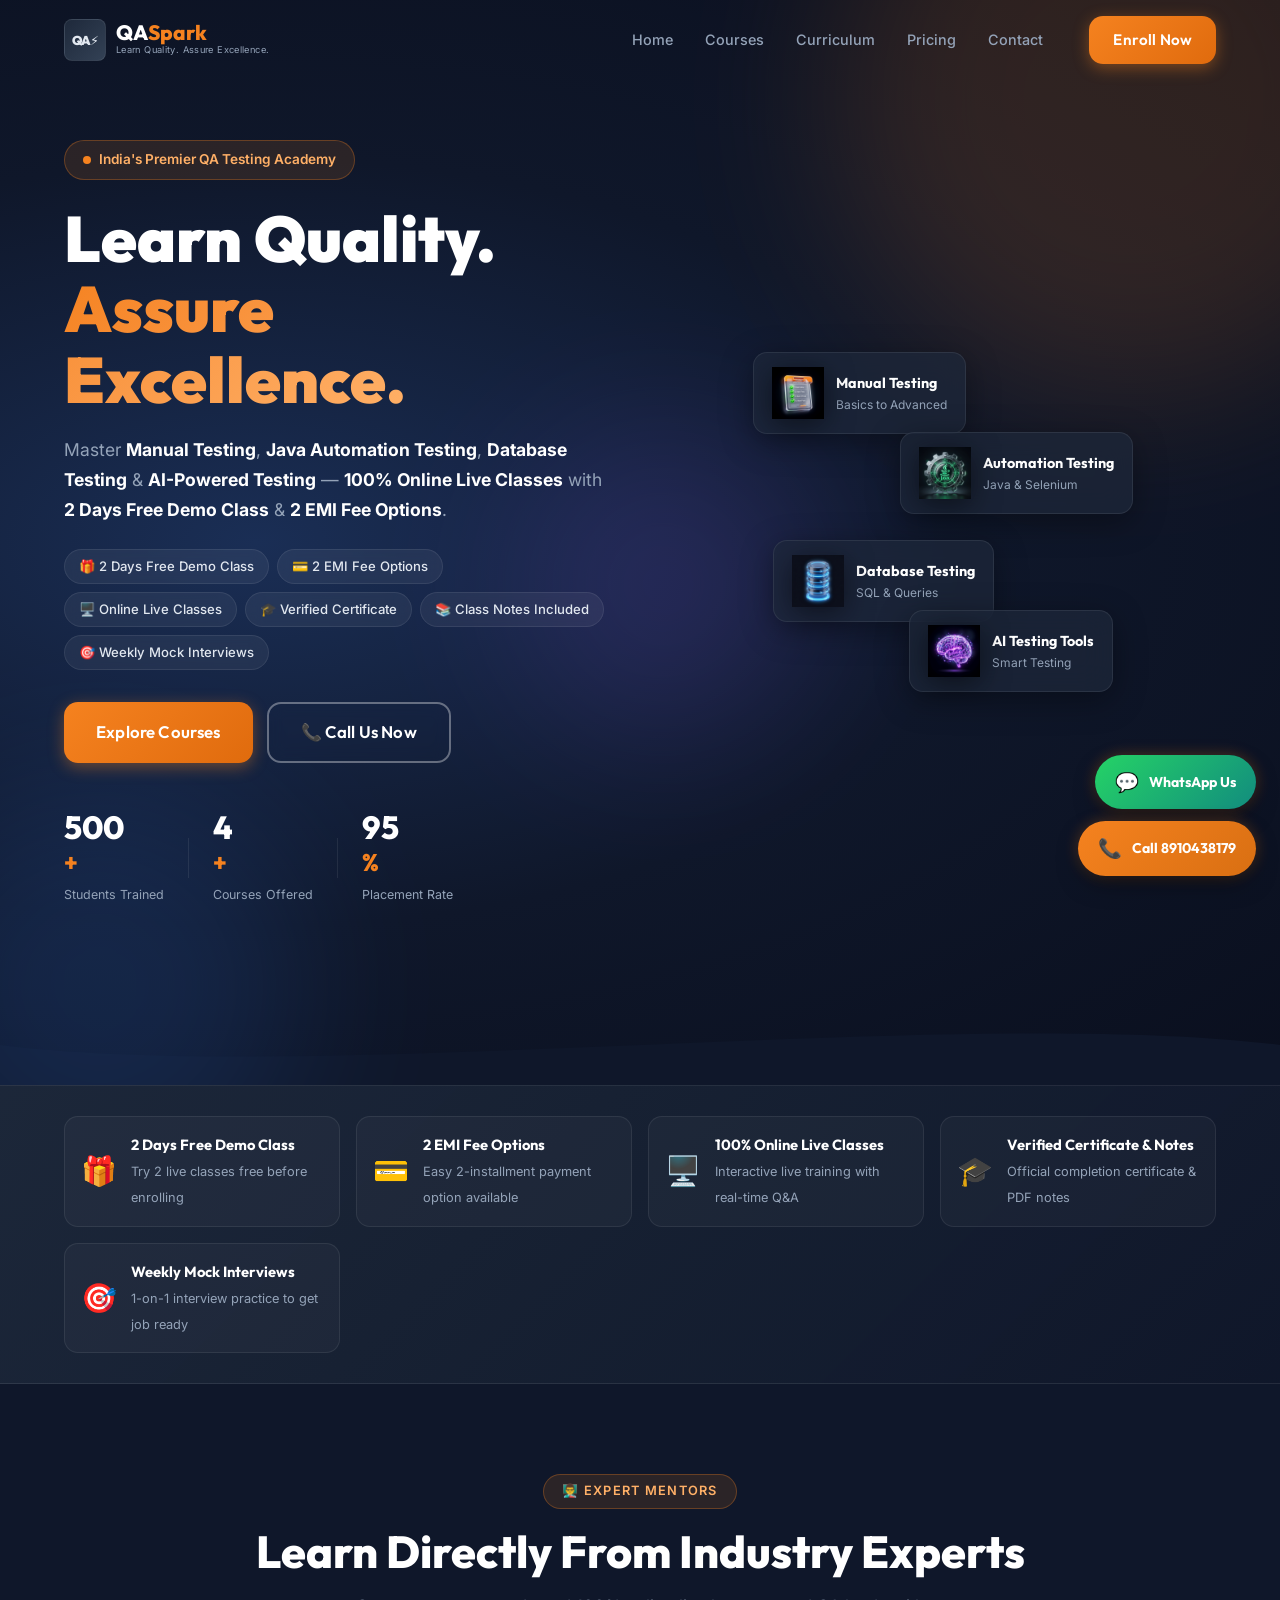
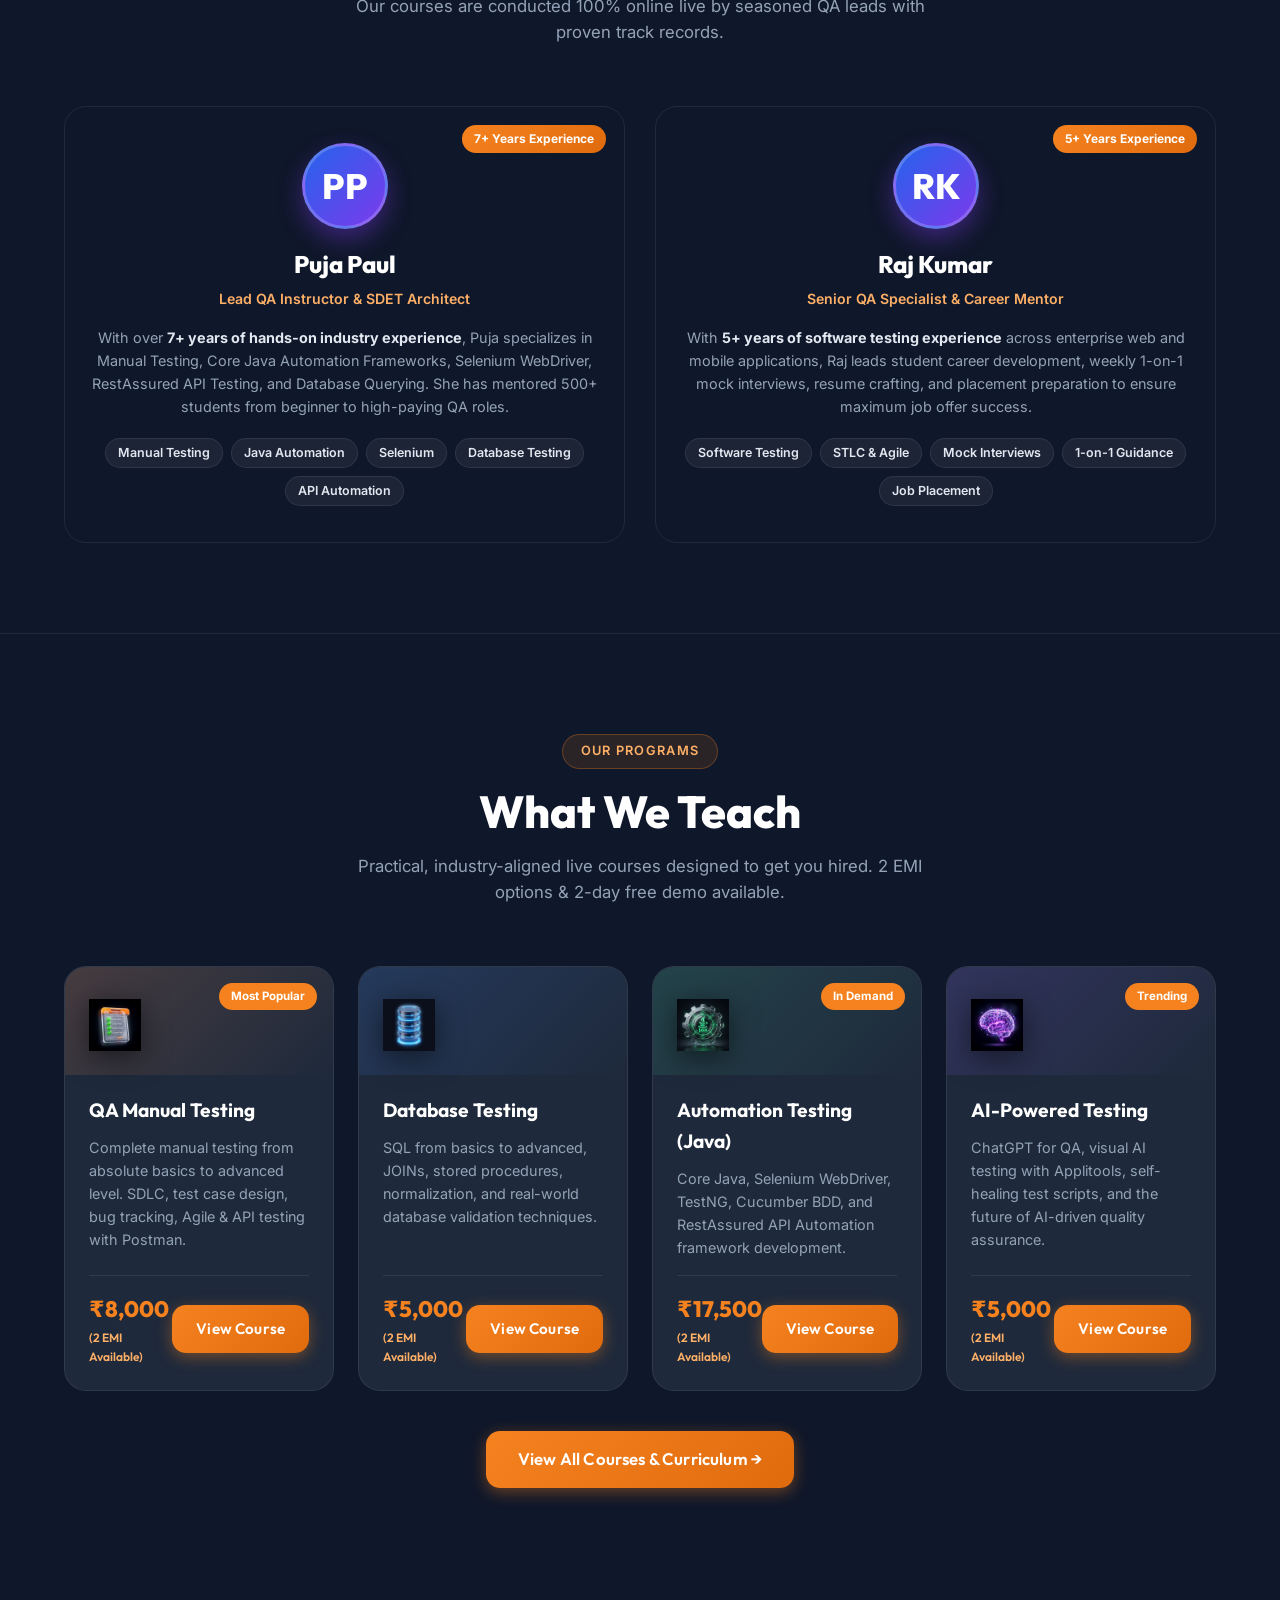
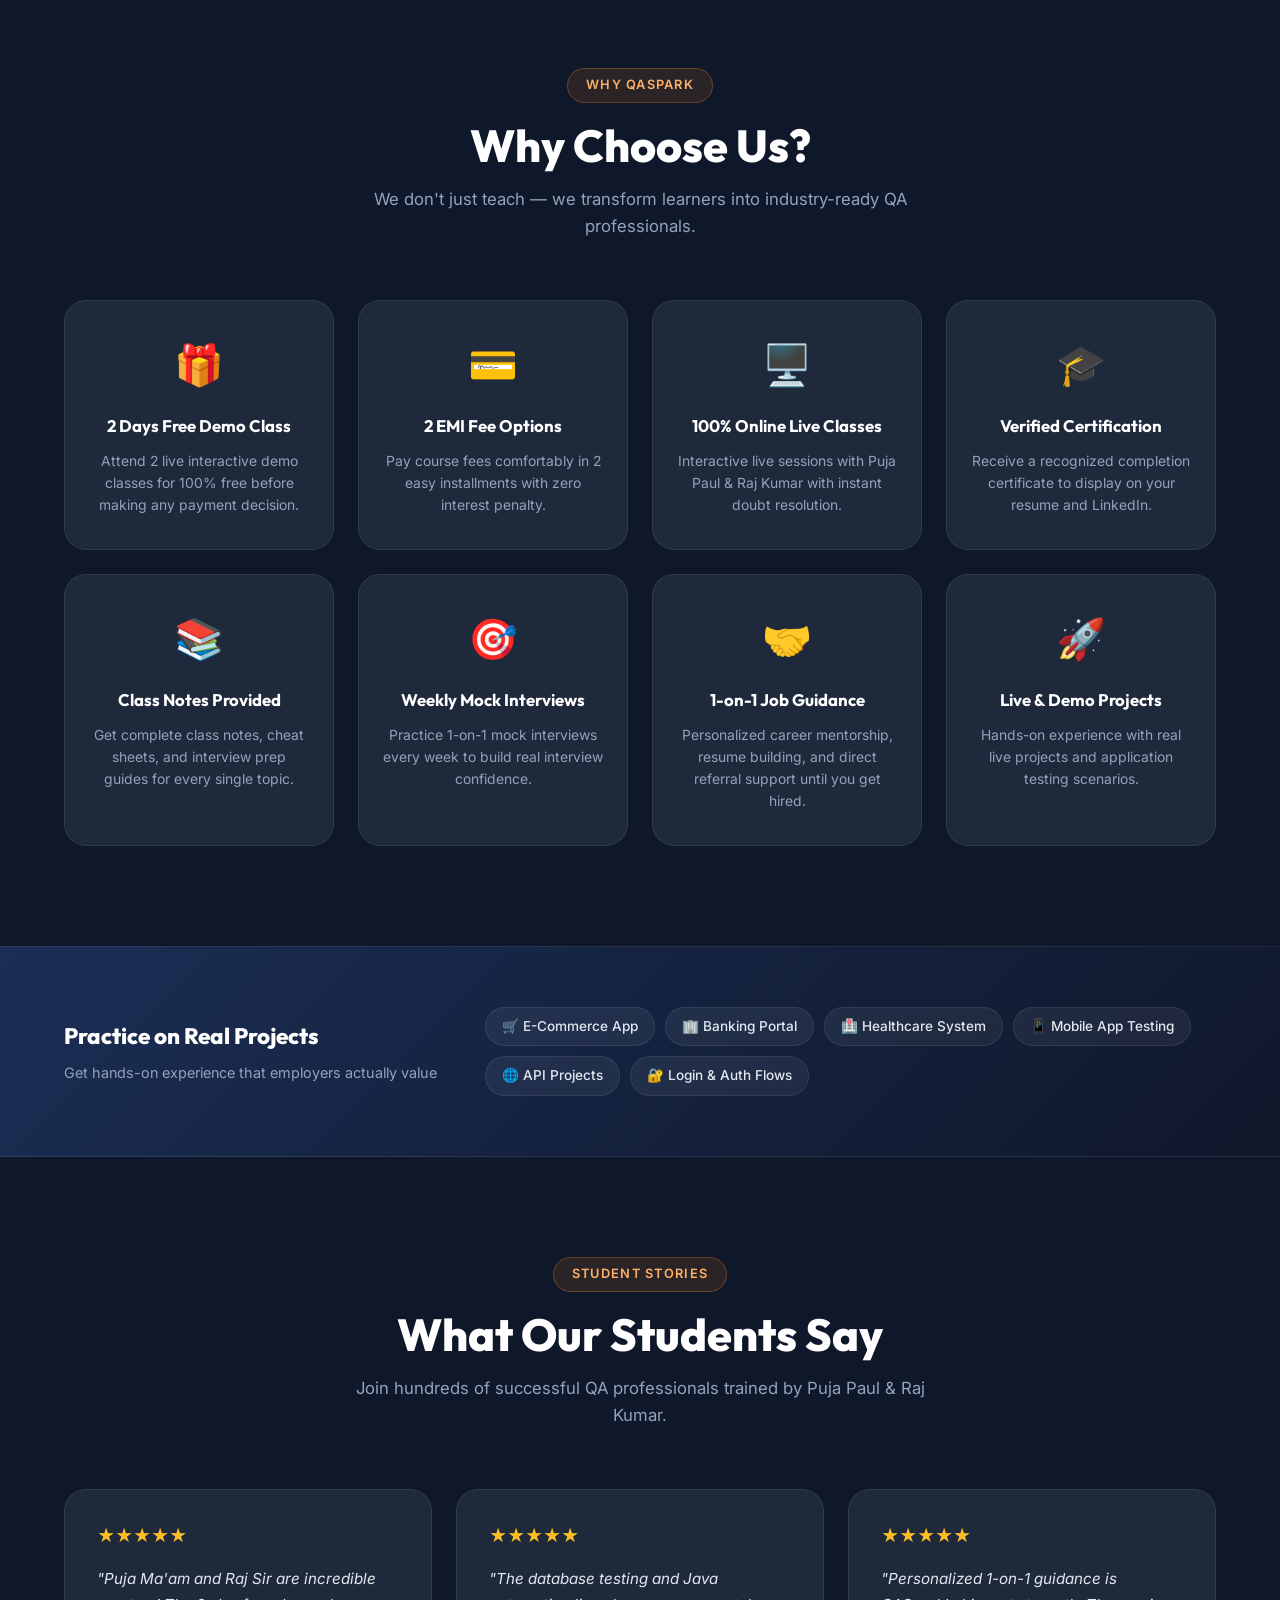
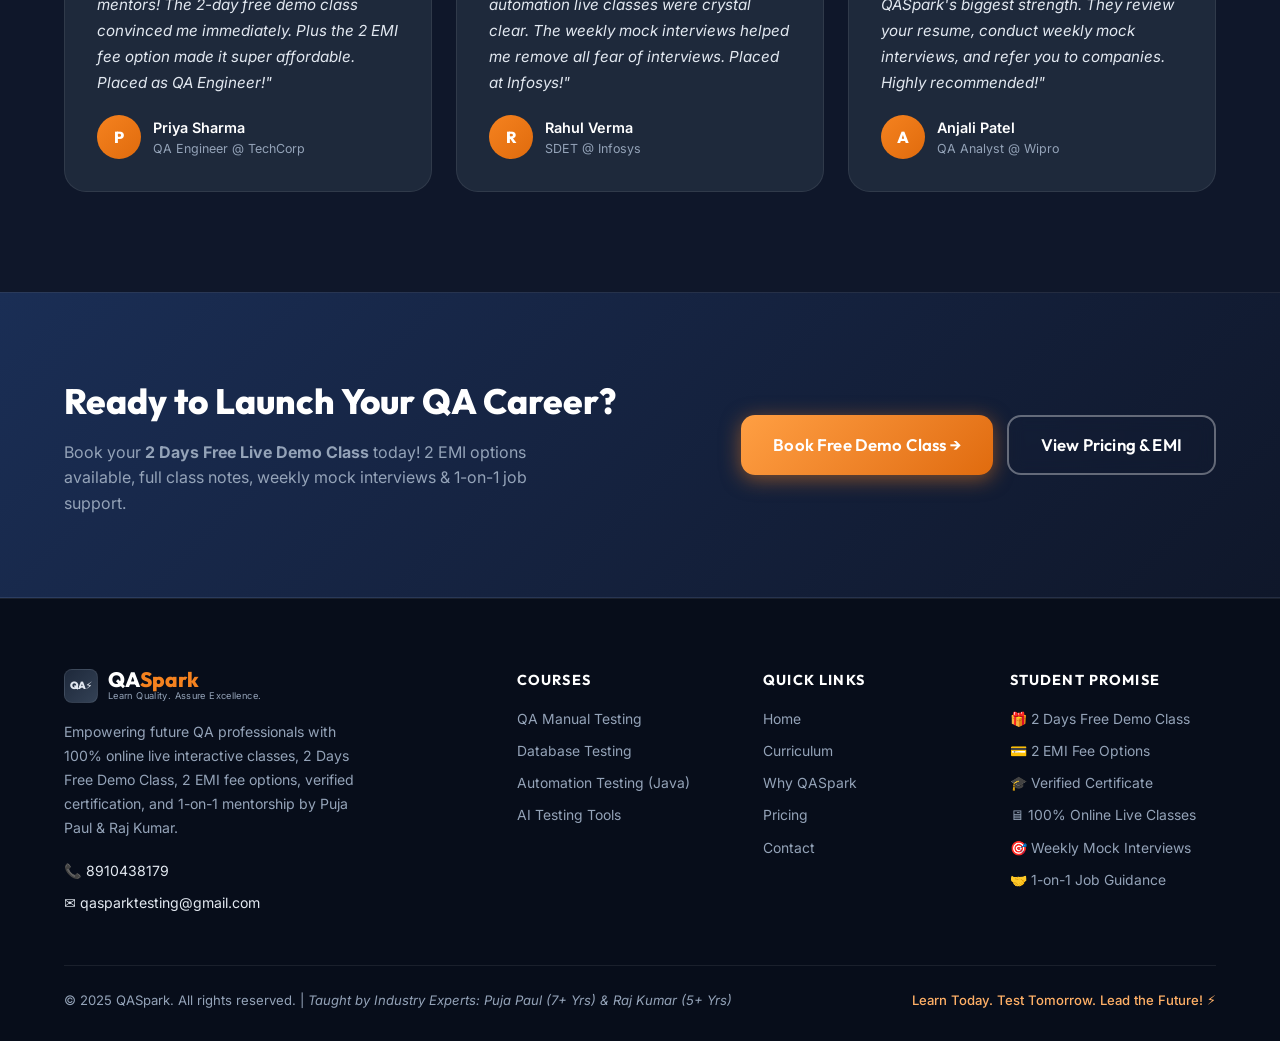
==== index.html @ 0ab04694 "Add 2 EMI fee installment options and 2 Days Free Live Demo Class across all website pages" ====
<!DOCTYPE html>
<html lang="en">
<head>
  <meta charset="UTF-8" />
  <meta name="viewport" content="width=device-width, initial-scale=1.0" />
  <title>Home | QASpark</title>
  <meta name="description" content="QASpark offers 100% Online Live QA Courses with 2 Days Free Demo Class & 2 EMI Fee Installment Options. Taught by Puja Paul (7+ Yrs) & Raj Kumar (5+ Yrs)." />
  <link rel="preconnect" href="https://fonts.googleapis.com" />
  <link rel="preconnect" href="https://fonts.gstatic.com" crossorigin />
  <link href="https://fonts.googleapis.com/css2?family=Outfit:wght@300;400;500;600;700;800;900&family=Inter:wght@300;400;500;600;700&display=swap" rel="stylesheet" />
  <link rel="stylesheet" href="style.css" />
</head>
<body data-page="home">
  <nav class="navbar" id="navbar" role="navigation" aria-label="Main navigation">
    <div class="container nav-inner">
      <a href="index.html" class="nav-logo" aria-label="QASpark Home">
        <div class="logo-icon">
          <span class="logo-q">Q</span><span class="logo-a">A</span><span class="logo-spark">&#9889;</span>
        </div>
        <div class="logo-text">
          <span class="logo-name"><span class="qa">QA</span><span class="spark">Spark</span></span>
          <span class="logo-subtitle">Learn Quality. Assure Excellence.</span>
        </div>
      </a>
      <ul class="nav-links" role="list" id="nav-links">
        <li><a href="index.html" class="nav-link active" id="nav-home">Home</a></li>
        <li><a href="courses.html" class="nav-link" id="nav-courses">Courses</a></li>
        <li><a href="courses.html#curriculum" class="nav-link" id="nav-curriculum">Curriculum</a></li>
        <li><a href="pricing.html" class="nav-link" id="nav-pricing">Pricing</a></li>
        <li><a href="contact.html" class="nav-link" id="nav-contact">Contact</a></li>
      </ul>
      <a href="contact.html" class="btn btn-primary nav-cta" id="nav-enroll-btn">Enroll Now</a>
      <button class="hamburger" id="hamburger-btn" aria-label="Toggle navigation" aria-expanded="false" aria-controls="nav-links">
        <span></span><span></span><span></span>
      </button>
    </div>
  </nav>

  <!-- HERO -->
  <section class="hero" id="home" aria-label="Hero">
    <div class="hero-bg-shapes" aria-hidden="true">
      <div class="shape shape-1"></div>
      <div class="shape shape-2"></div>
      <div class="shape shape-3"></div>
    </div>
    <div class="container hero-content">
      <div class="hero-text">
        <div class="hero-badge"><span class="badge-dot"></span>India&#39;s Premier QA Testing Academy</div>
        <h1 class="hero-title">Learn Quality.<br /><span class="highlight-text">Assure Excellence.</span></h1>
        <p class="hero-subtitle">Master <strong>Manual Testing</strong>, <strong>Java Automation Testing</strong>, <strong>Database Testing</strong> &amp; <strong>AI-Powered Testing</strong> &#8212; <strong>100% Online Live Classes</strong> with <strong>2 Days Free Demo Class</strong> &amp; <strong>2 EMI Fee Options</strong>.</p>
        <div class="hero-tags">
          <span class="tag">&#127873; 2 Days Free Demo Class</span>
          <span class="tag">&#128179; 2 EMI Fee Options</span>
          <span class="tag">&#128421;&#65039; Online Live Classes</span>
          <span class="tag">&#127891; Verified Certificate</span>
          <span class="tag">&#128218; Class Notes Included</span>
          <span class="tag">&#127919; Weekly Mock Interviews</span>
        </div>
        <div class="hero-actions">
          <a href="courses.html" class="btn btn-primary btn-lg" id="hero-explore-btn">Explore Courses</a>
          <a href="tel:8910438179" class="btn btn-outline btn-lg" id="hero-call-btn">&#128222; Call Us Now</a>
        </div>
        <div class="hero-stats">
          <div class="stat-item"><span class="stat-num" data-target="500">0</span><span class="stat-plus">+</span><span class="stat-label">Students Trained</span></div>
          <div class="stat-divider" aria-hidden="true"></div>
          <div class="stat-item"><span class="stat-num" data-target="4">0</span><span class="stat-plus">+</span><span class="stat-label">Courses Offered</span></div>
          <div class="stat-divider" aria-hidden="true"></div>
          <div class="stat-item"><span class="stat-num" data-target="95">0</span><span class="stat-plus">%</span><span class="stat-label">Placement Rate</span></div>
        </div>
      </div>
      <div class="hero-visual" aria-hidden="true">
        <div class="hero-card-stack">
          <div class="floating-card card-manual"><div class="card-icon"><img src="images/icon_manual_3d.png" alt="Manual 3D" class="course-3d-icon-img" /></div><div class="card-info"><strong>Manual Testing</strong><span>Basics to Advanced</span></div></div>
          <div class="floating-card card-automation"><div class="card-icon"><img src="images/icon_automation_3d.png" alt="Automation 3D" class="course-3d-icon-img" /></div><div class="card-info"><strong>Automation Testing</strong><span>Java &amp; Selenium</span></div></div>
          <div class="floating-card card-db"><div class="card-icon"><img src="images/icon_database_3d.png" alt="Database 3D" class="course-3d-icon-img" /></div><div class="card-info"><strong>Database Testing</strong><span>SQL &amp; Queries</span></div></div>
          <div class="floating-card card-ai"><div class="card-icon"><img src="images/icon_ai_3d.png" alt="AI 3D" class="course-3d-icon-img" /></div><div class="card-info"><strong>AI Testing Tools</strong><span>Smart Testing</span></div></div>
        </div>
      </div>
    </div>
    <div class="hero-wave" aria-hidden="true">
      <svg viewBox="0 0 1440 80" preserveAspectRatio="none" xmlns="http://www.w3.org/2000/svg">
        <path d="M0,40 C360,80 1080,0 1440,40 L1440,80 L0,80 Z" fill="#0f172a"/>
      </svg>
    </div>
  </section>

  <!-- HIGH TRUST HIGHLIGHTS BAR -->
  <section class="trust-highlights-bar" aria-label="Key Course Benefits">
    <div class="container">
      <div class="trust-grid-bar">
        <div class="trust-bar-item">
          <div class="trust-bar-icon">&#127873;</div>
          <div class="trust-bar-text"><strong>2 Days Free Demo Class</strong><span>Try 2 live classes free before enrolling</span></div>
        </div>
        <div class="trust-bar-item">
          <div class="trust-bar-icon">&#128179;</div>
          <div class="trust-bar-text"><strong>2 EMI Fee Options</strong><span>Easy 2-installment payment option available</span></div>
        </div>
        <div class="trust-bar-item">
          <div class="trust-bar-icon">&#128421;&#65039;</div>
          <div class="trust-bar-text"><strong>100% Online Live Classes</strong><span>Interactive live training with real-time Q&amp;A</span></div>
        </div>
        <div class="trust-bar-item">
          <div class="trust-bar-icon">&#127891;</div>
          <div class="trust-bar-text"><strong>Verified Certificate &amp; Notes</strong><span>Official completion certificate &amp; PDF notes</span></div>
        </div>
        <div class="trust-bar-item">
          <div class="trust-bar-icon">&#127919;</div>
          <div class="trust-bar-text"><strong>Weekly Mock Interviews</strong><span>1-on-1 interview practice to get job ready</span></div>
        </div>
      </div>
    </div>
  </section>

  <!-- MEET YOUR INSTRUCTORS SECTION -->
  <section class="instructors-section" id="instructors" aria-labelledby="instructors-h">
    <div class="container">
      <div class="section-header reveal">
        <span class="section-badge">&#128104;&#8205;&#127979; Expert Mentors</span>
        <h2 id="instructors-h">Learn Directly From Industry Experts</h2>
        <p>Our courses are conducted 100% online live by seasoned QA leads with proven track records.</p>
      </div>
      <div class="instructors-grid">

        <div class="instructor-card reveal">
          <div class="instructor-badge-exp">7+ Years Experience</div>
          <div class="instructor-avatar-wrap">
            <div class="instructor-avatar-circle">PP</div>
          </div>
          <h3>Puja Paul</h3>
          <span class="instructor-role">Lead QA Instructor &amp; SDET Architect</span>
          <p class="instructor-bio">With over <strong>7+ years of hands-on industry experience</strong>, Puja specializes in Manual Testing, Core Java Automation Frameworks, Selenium WebDriver, RestAssured API Testing, and Database Querying. She has mentored 500+ students from beginner to high-paying QA roles.</p>
          <div class="instructor-skills">
            <span>Manual Testing</span><span>Java Automation</span><span>Selenium</span><span>Database Testing</span><span>API Automation</span>
          </div>
        </div>

        <div class="instructor-card reveal">
          <div class="instructor-badge-exp">5+ Years Experience</div>
          <div class="instructor-avatar-wrap">
            <div class="instructor-avatar-circle">RK</div>
          </div>
          <h3>Raj Kumar</h3>
          <span class="instructor-role">Senior QA Specialist &amp; Career Mentor</span>
          <p class="instructor-bio">With <strong>5+ years of software testing experience</strong> across enterprise web and mobile applications, Raj leads student career development, weekly 1-on-1 mock interviews, resume crafting, and placement preparation to ensure maximum job offer success.</p>
          <div class="instructor-skills">
            <span>Software Testing</span><span>STLC &amp; Agile</span><span>Mock Interviews</span><span>1-on-1 Guidance</span><span>Job Placement</span>
          </div>
        </div>

      </div>
    </div>
  </section>


  <!-- COURSES OVERVIEW -->
  <section class="courses-section" id="courses-overview" aria-labelledby="home-courses-h">
    <div class="container">
      <div class="section-header reveal">
        <span class="section-badge">Our Programs</span>
        <h2 id="home-courses-h">What We Teach</h2>
        <p>Practical, industry-aligned live courses designed to get you hired. 2 EMI options &amp; 2-day free demo available.</p>
      </div>
      <div class="courses-grid">
        <article class="course-card reveal" id="hc-manual">
          <div class="course-card-top" style="--card-color:#f5821f;"><div class="course-icon-wrap"><img src="images/icon_manual_3d.png" alt="Manual Testing" class="course-3d-icon-img" /></div><div class="course-badge-pill">Most Popular</div></div>
          <div class="course-card-body">
            <h3>QA Manual Testing</h3>
            <p>Complete manual testing from absolute basics to advanced level. SDLC, test case design, bug tracking, Agile &amp; API testing with Postman.</p>
            <div class="course-footer"><span class="course-price">&#8377;8,000 <small style="display:block; font-size:0.75rem; color:var(--orange-lt); font-weight:600;">(2 EMI Available)</small></span><a href="courses.html#course-manual" class="btn btn-primary">View Course</a></div>
          </div>
        </article>
        <article class="course-card reveal" id="hc-db">
          <div class="course-card-top" style="--card-color:#3b82f6;"><div class="course-icon-wrap"><img src="images/icon_database_3d.png" alt="Database Testing" class="course-3d-icon-img" /></div></div>
          <div class="course-card-body">
            <h3>Database Testing</h3>
            <p>SQL from basics to advanced, JOINs, stored procedures, normalization, and real-world database validation techniques.</p>
            <div class="course-footer"><span class="course-price">&#8377;5,000 <small style="display:block; font-size:0.75rem; color:var(--orange-lt); font-weight:600;">(2 EMI Available)</small></span><a href="courses.html#course-database" class="btn btn-primary">View Course</a></div>
          </div>
        </article>
        <article class="course-card reveal" id="hc-auto">
          <div class="course-card-top" style="--card-color:#10b981;"><div class="course-icon-wrap"><img src="images/icon_automation_3d.png" alt="Automation Testing" class="course-3d-icon-img" /></div><div class="course-badge-pill">In Demand</div></div>
          <div class="course-card-body">
            <h3>Automation Testing (Java)</h3>
            <p>Core Java, Selenium WebDriver, TestNG, Cucumber BDD, and RestAssured API Automation framework development.</p>
            <div class="course-footer"><span class="course-price">&#8377;17,500 <small style="display:block; font-size:0.75rem; color:var(--orange-lt); font-weight:600;">(2 EMI Available)</small></span><a href="courses.html#course-automation" class="btn btn-primary">View Course</a></div>
          </div>
        </article>
        <article class="course-card reveal" id="hc-ai">
          <div class="course-card-top" style="--card-color:#8b5cf6;"><div class="course-icon-wrap"><img src="images/icon_ai_3d.png" alt="AI Testing" class="course-3d-icon-img" /></div><div class="course-badge-pill">Trending</div></div>
          <div class="course-card-body">
            <h3>AI-Powered Testing</h3>
            <p>ChatGPT for QA, visual AI testing with Applitools, self-healing test scripts, and the future of AI-driven quality assurance.</p>
            <div class="course-footer"><span class="course-price">&#8377;5,000 <small style="display:block; font-size:0.75rem; color:var(--orange-lt); font-weight:600;">(2 EMI Available)</small></span><a href="courses.html#course-ai" class="btn btn-primary">View Course</a></div>
          </div>
        </article>
      </div>
      <div class="text-center reveal" style="margin-top:36px;">
        <a href="courses.html" class="btn btn-primary btn-lg">View All Courses &amp; Curriculum &#8594;</a>
      </div>
    </div>
  </section>

  <!-- WHY US -->
  <section class="why-us-section" id="why-us" aria-labelledby="why-us-h">
    <div class="container">
      <div class="section-header reveal">
        <span class="section-badge">Why QASpark</span>
        <h2 id="why-us-h">Why Choose Us?</h2>
        <p>We don&#39;t just teach &#8212; we transform learners into industry-ready QA professionals.</p>
      </div>
      <div class="features-grid">
        <div class="feature-card reveal"><div class="feature-icon">&#127873;</div><h3>2 Days Free Demo Class</h3><p>Attend 2 live interactive demo classes for 100% free before making any payment decision.</p></div>
        <div class="feature-card reveal"><div class="feature-icon">&#128179;</div><h3>2 EMI Fee Options</h3><p>Pay course fees comfortably in 2 easy installments with zero interest penalty.</p></div>
        <div class="feature-card reveal"><div class="feature-icon">&#128421;&#65039;</div><h3>100% Online Live Classes</h3><p>Interactive live sessions with Puja Paul &amp; Raj Kumar with instant doubt resolution.</p></div>
        <div class="feature-card reveal"><div class="feature-icon">&#127891;</div><h3>Verified Certification</h3><p>Receive a recognized completion certificate to display on your resume and LinkedIn.</p></div>
        <div class="feature-card reveal"><div class="feature-icon">&#128218;</div><h3>Class Notes Provided</h3><p>Get complete class notes, cheat sheets, and interview prep guides for every single topic.</p></div>
        <div class="feature-card reveal"><div class="feature-icon">&#127919;</div><h3>Weekly Mock Interviews</h3><p>Practice 1-on-1 mock interviews every week to build real interview confidence.</p></div>
        <div class="feature-card reveal"><div class="feature-icon">&#129309;</div><h3>1-on-1 Job Guidance</h3><p>Personalized career mentorship, resume building, and direct referral support until you get hired.</p></div>
        <div class="feature-card reveal"><div class="feature-icon">&#128640;</div><h3>Live &amp; Demo Projects</h3><p>Hands-on experience with real live projects and application testing scenarios.</p></div>
      </div>
    </div>
  </section>

  <!-- PROJECTS STRIP -->
  <section class="projects-strip" aria-label="Projects practiced">
    <div class="container">
      <div class="strip-inner reveal">
        <div class="strip-text"><h3>Practice on Real Projects</h3><p>Get hands-on experience that employers actually value</p></div>
        <div class="projects-list">
          <div class="project-pill">&#128722; E-Commerce App</div>
          <div class="project-pill">&#127970; Banking Portal</div>
          <div class="project-pill">&#127973; Healthcare System</div>
          <div class="project-pill">&#128241; Mobile App Testing</div>
          <div class="project-pill">&#127760; API Projects</div>
          <div class="project-pill">&#128272; Login &amp; Auth Flows</div>
        </div>
      </div>
    </div>
  </section>

  <!-- TESTIMONIALS -->
  <section class="testimonials-section" aria-labelledby="testi-h">
    <div class="container">
      <div class="section-header reveal">
        <span class="section-badge">Student Stories</span>
        <h2 id="testi-h">What Our Students Say</h2>
        <p>Join hundreds of successful QA professionals trained by Puja Paul &amp; Raj Kumar.</p>
      </div>
      <div class="testimonials-grid">
        <article class="testimonial-card reveal"><div class="testimonial-stars" aria-label="5 out of 5 stars">&#9733;&#9733;&#9733;&#9733;&#9733;</div><blockquote><p>"Puja Ma'am and Raj Sir are incredible mentors! The 2-day free demo class convinced me immediately. Plus the 2 EMI fee option made it super affordable. Placed as QA Engineer!"</p></blockquote><div class="testimonial-author"><div class="author-avatar">P</div><div class="author-info"><strong>Priya Sharma</strong><span>QA Engineer @ TechCorp</span></div></div></article>
        <article class="testimonial-card reveal"><div class="testimonial-stars" aria-label="5 out of 5 stars">&#9733;&#9733;&#9733;&#9733;&#9733;</div><blockquote><p>"The database testing and Java automation live classes were crystal clear. The weekly mock interviews helped me remove all fear of interviews. Placed at Infosys!"</p></blockquote><div class="testimonial-author"><div class="author-avatar">R</div><div class="author-info"><strong>Rahul Verma</strong><span>SDET @ Infosys</span></div></div></article>
        <article class="testimonial-card reveal"><div class="testimonial-stars" aria-label="5 out of 5 stars">&#9733;&#9733;&#9733;&#9733;&#9733;</div><blockquote><p>"Personalized 1-on-1 guidance is QASpark's biggest strength. They review your resume, conduct weekly mock interviews, and refer you to companies. Highly recommended!"</p></blockquote><div class="testimonial-author"><div class="author-avatar">A</div><div class="author-info"><strong>Anjali Patel</strong><span>QA Analyst @ Wipro</span></div></div></article>
      </div>
    </div>
  </section>

  <!-- CTA BANNER -->
  <section class="cta-section" aria-label="Enroll call to action">
    <div class="container">
      <div class="cta-inner reveal">
        <div class="cta-text">
          <h2>Ready to Launch Your QA Career?</h2>
          <p>Book your <strong>2 Days Free Live Demo Class</strong> today! 2 EMI options available, full class notes, weekly mock interviews &amp; 1-on-1 job support.</p>
        </div>
        <div class="cta-actions">
          <a href="contact.html" class="btn btn-orange btn-lg">Book Free Demo Class &#8594;</a>
          <a href="pricing.html" class="btn btn-outline btn-lg">View Pricing &amp; EMI</a>
        </div>
      </div>
    </div>
  </section>

  <footer class="footer" role="contentinfo">
    <div class="container">
      <div class="footer-grid">
        <div class="footer-brand">
          <div class="footer-logo">
            <div class="logo-icon small"><span class="logo-q">Q</span><span class="logo-a">A</span><span class="logo-spark">&#9889;</span></div>
            <div class="logo-text"><span class="logo-name"><span class="qa">QA</span><span class="spark">Spark</span></span><span class="logo-subtitle">Learn Quality. Assure Excellence.</span></div>
          </div>
          <p class="footer-desc">Empowering future QA professionals with 100% online live interactive classes, 2 Days Free Demo Class, 2 EMI fee options, verified certification, and 1-on-1 mentorship by Puja Paul &amp; Raj Kumar.</p>
          <div class="footer-contact-quick">
            <a href="tel:8910438179">&#128222; 8910438179</a>
            <a href="mailto:qasparktesting@gmail.com">&#9993;&#65039; qasparktesting@gmail.com</a>
          </div>
        </div>
        <div class="footer-links-group">
          <h4>Courses</h4>
          <ul>
            <li><a href="courses.html#course-manual">QA Manual Testing</a></li>
            <li><a href="courses.html#course-database">Database Testing</a></li>
            <li><a href="courses.html#course-automation">Automation Testing (Java)</a></li>
            <li><a href="courses.html#course-ai">AI Testing Tools</a></li>
          </ul>
        </div>
        <div class="footer-links-group">
          <h4>Quick Links</h4>
          <ul>
            <li><a href="index.html">Home</a></li>
            <li><a href="courses.html#curriculum">Curriculum</a></li>
            <li><a href="index.html#why-us">Why QASpark</a></li>
            <li><a href="pricing.html">Pricing</a></li>
            <li><a href="contact.html">Contact</a></li>
          </ul>
        </div>
        <div class="footer-links-group">
          <h4>Student Promise</h4>
          <ul>
            <li>&#127873; 2 Days Free Demo Class</li>
            <li>&#128179; 2 EMI Fee Options</li>
            <li>&#127891; Verified Certificate</li>
            <li>&#128421; 100% Online Live Classes</li>
            <li>&#127919; Weekly Mock Interviews</li>
            <li>&#129309; 1-on-1 Job Guidance</li>
          </ul>
        </div>
      </div>
      <div class="footer-bottom">
        <p>&copy; 2025 QASpark. All rights reserved. | <em>Taught by Industry Experts: Puja Paul (7+ Yrs) &amp; Raj Kumar (5+ Yrs)</em></p>
        <p class="footer-tagline">Learn Today. Test Tomorrow. Lead the Future! &#9889;</p>
      </div>
    </div>
  </footer>
  <!-- FLOATING QUICK CONNECT WIDGET (USER FRIENDLY) -->
  <div class="floating-widget-group">
    <a href="https://wa.me/918910438179?text=Hi%20QASpark!%20I%20want%20to%20join%20the%202-Day%20Free%20Demo%20Class." target="_blank" rel="noopener" class="widget-btn widget-btn-whatsapp" title="Chat on WhatsApp">
      <span class="widget-icon">&#128172;</span>
      <span class="widget-label">WhatsApp Us</span>
    </a>
    <a href="tel:8910438179" class="widget-btn widget-btn-call" title="Call Us Directly">
      <span class="widget-icon">&#128222;</span>
      <span class="widget-label">Call 8910438179</span>
    </a>
  </div>
  <button class="scroll-top" id="scroll-top-btn" aria-label="Scroll to top" title="Back to top">&#8593;</button>
  <script src="script.js"></script>
</body>
</html>
---- style.css ----
/* ===========================
   QASpark Institute – style.css
   =========================== */

/* ---- Design Tokens ---- */
:root {
  --navy:      #0f172a;
  --navy-mid:  #1e293b;
  --navy-light:#334155;
  --orange:    #f5821f;
  --orange-dk: #e06b0d;
  --orange-lt: #ffb067;
  --blue:      #3b82f6;
  --green:     #10b981;
  --purple:    #8b5cf6;
  --white:     #ffffff;
  --off-white: #f8fafc;
  --muted:     #94a3b8;
  --text:      #e2e8f0;
  --border:    rgba(255,255,255,0.08);

  --radius-sm: 8px;
  --radius-md: 14px;
  --radius-lg: 22px;
  --radius-xl: 32px;

  --shadow-sm:  0 2px 10px rgba(0,0,0,0.25);
  --shadow-md:  0 8px 32px rgba(0,0,0,0.35);
  --shadow-lg:  0 20px 60px rgba(0,0,0,0.45);
  --shadow-glow-orange: 0 0 32px rgba(245,130,31,0.35);
  --shadow-glow-blue:   0 0 24px rgba(59,130,246,0.3);

  --transition: 0.3s cubic-bezier(0.4,0,0.2,1);
  --font-display: 'Outfit', system-ui, sans-serif;
  --font-body:    'Inter', system-ui, sans-serif;
}

/* ---- Reset ---- */
*, *::before, *::after { box-sizing: border-box; margin: 0; padding: 0; }
html { scroll-behavior: smooth; }
body {
  font-family: var(--font-body);
  background: var(--navy);
  color: var(--text);
  overflow-x: hidden;
  line-height: 1.6;
}
img { display: block; max-width: 100%; }
a { color: inherit; text-decoration: none; }
ul { list-style: none; }
button { font-family: inherit; cursor: pointer; border: none; background: none; }
input, select, textarea { font-family: inherit; }

/* ---- Container ---- */
.container {
  max-width: 1200px;
  margin: 0 auto;
  padding: 0 24px;
}

/* ---- Buttons ---- */
.btn {
  display: inline-flex;
  align-items: center;
  justify-content: center;
  gap: 8px;
  padding: 12px 24px;
  border-radius: var(--radius-md);
  font-family: var(--font-display);
  font-weight: 600;
  font-size: 0.95rem;
  letter-spacing: 0.01em;
  transition: transform var(--transition), box-shadow var(--transition), background var(--transition);
  white-space: nowrap;
}
.btn:hover { transform: translateY(-2px); }
.btn:active { transform: translateY(0); }

.btn-primary {
  background: linear-gradient(135deg in oklch, var(--orange), var(--orange-dk));
  color: var(--white);
  box-shadow: 0 4px 16px rgba(245,130,31,0.4);
}
.btn-primary:hover { box-shadow: var(--shadow-glow-orange); }

.btn-orange {
  background: linear-gradient(135deg in oklch, #ff9f43, #e06b0d);
  color: var(--white);
  box-shadow: 0 4px 20px rgba(245,130,31,0.5);
}
.btn-orange:hover { box-shadow: 0 8px 30px rgba(245,130,31,0.6); }

.btn-outline {
  background: transparent;
  border: 2px solid rgba(255,255,255,0.35);
  color: var(--white);
  backdrop-filter: blur(8px);
}
.btn-outline:hover { border-color: var(--orange); color: var(--orange); }

.btn-lg { padding: 15px 32px; font-size: 1.05rem; }
.btn-full { width: 100%; }

/* ---- Section Headers ---- */
.section-header { text-align: center; margin-bottom: 60px; }
.section-badge {
  display: inline-block;
  background: rgba(245,130,31,0.12);
  color: var(--orange-lt);
  border: 1px solid rgba(245,130,31,0.3);
  padding: 6px 18px;
  border-radius: 99px;
  font-size: 0.8rem;
  font-weight: 600;
  letter-spacing: 0.1em;
  text-transform: uppercase;
  margin-bottom: 16px;
}
.section-header h2 {
  font-family: var(--font-display);
  font-size: clamp(2rem, 4vw, 2.8rem);
  font-weight: 800;
  color: var(--white);
  margin-bottom: 14px;
  line-height: 1.2;
}
.section-header p {
  color: var(--muted);
  font-size: 1.05rem;
  max-width: 580px;
  margin: 0 auto;
}

/* ---- Scroll Reveal ---- */
.reveal {
  opacity: 0;
  transform: translateY(30px);
  transition: opacity 0.65s ease, transform 0.65s ease;
}
.reveal.visible {
  opacity: 1;
  transform: none;
}

/* ============================
   NAVBAR
   ============================ */
.navbar {
  position: fixed;
  top: 0; left: 0; right: 0;
  z-index: 1000;
  padding: 16px 0;
  transition: background var(--transition), padding var(--transition), backdrop-filter var(--transition), box-shadow var(--transition);
}
.navbar.scrolled {
  background: rgba(15,23,42,0.9);
  backdrop-filter: blur(20px);
  -webkit-backdrop-filter: blur(20px);
  padding: 10px 0;
  box-shadow: 0 4px 32px rgba(0,0,0,0.4);
}
.nav-inner {
  display: flex;
  align-items: center;
  gap: 24px;
}
.nav-logo {
  display: flex;
  align-items: center;
  gap: 10px;
  flex-shrink: 0;
}
.logo-icon {
  display: flex;
  align-items: center;
  justify-content: center;
  width: 42px; height: 42px;
  background: linear-gradient(135deg, var(--navy-mid), var(--navy-light));
  border-radius: var(--radius-sm);
  border: 1.5px solid var(--border);
  font-size: 0.8rem;
  font-weight: 900;
  font-family: var(--font-display);
  letter-spacing: -1px;
  overflow: hidden;
}
.logo-3d-img {
  width: 100%;
  height: 100%;
  object-fit: cover;
  border-radius: var(--radius-sm);
  filter: drop-shadow(0 2px 6px rgba(245, 130, 31, 0.4));
  transition: transform 0.3s cubic-bezier(0.34, 1.56, 0.64, 1);
}
.nav-logo:hover .logo-3d-img {
  transform: scale(1.15) rotate(5deg);
}
.logo-icon.small { width: 34px; height: 34px; font-size: 0.65rem; }
.course-3d-icon-img {
  width: 52px;
  height: 52px;
  object-fit: contain;
  filter: drop-shadow(0 6px 14px rgba(0,0,0,0.5));
  transition: transform 0.4s cubic-bezier(0.34, 1.56, 0.64, 1);
}
.course-card:hover .course-3d-icon-img {
  transform: scale(1.18) translateZ(20px) rotate(-4deg);
}
.logo-text { display: flex; flex-direction: column; }
.logo-name { font-family: var(--font-display); font-size: 1.3rem; font-weight: 800; line-height: 1; }
.logo-name .qa { color: var(--white); }
.logo-name .spark { color: var(--orange); }
.logo-subtitle { font-size: 0.58rem; color: var(--muted); letter-spacing: 0.04em; }
.nav-links {
  display: flex;
  align-items: center;
  gap: 4px;
  margin-left: auto;
}
.nav-link {
  padding: 7px 14px;
  border-radius: var(--radius-sm);
  font-size: 0.9rem;
  font-weight: 500;
  color: var(--muted);
  transition: color var(--transition), background var(--transition);
}
.nav-link:hover, .nav-link.active { color: var(--white); background: rgba(255,255,255,0.07); }
.nav-cta { margin-left: 8px; }
.hamburger {
  display: none;
  flex-direction: column;
  gap: 5px;
  padding: 6px;
  margin-left: auto;
}
.hamburger span {
  display: block;
  width: 24px; height: 2px;
  background: var(--white);
  border-radius: 2px;
  transition: var(--transition);
}

/* ============================
   HERO
   ============================ */
.hero {
  min-height: 100vh;
  display: flex;
  flex-direction: column;
  position: relative;
  overflow: hidden;
  background: radial-gradient(ellipse at 20% 50%, #1a2e55 0%, var(--navy) 50%, #0a0f1e 100%);
  padding-top: 80px;
}
.hero-bg-shapes { position: absolute; inset: 0; pointer-events: none; }
.shape {
  position: absolute;
  border-radius: 50%;
  filter: blur(80px);
  opacity: 0.15;
}
.shape-1 {
  width: 600px; height: 600px;
  background: var(--orange);
  top: -200px; right: -150px;
  animation: floatShape 8s ease-in-out infinite;
}
.shape-2 {
  width: 400px; height: 400px;
  background: var(--blue);
  bottom: -100px; left: -100px;
  animation: floatShape 10s ease-in-out infinite reverse;
}
.shape-3 {
  width: 300px; height: 300px;
  background: var(--purple);
  top: 40%; left: 40%;
  animation: floatShape 12s ease-in-out infinite 2s;
}
@keyframes floatShape {
  0%, 100% { transform: translate(0, 0) scale(1); }
  50% { transform: translate(20px, -20px) scale(1.05); }
}

.hero-content {
  display: grid;
  grid-template-columns: 1fr 1fr;
  gap: 60px;
  align-items: center;
  padding-top: 60px;
  padding-bottom: 100px;
  flex: 1;
  position: relative;
  z-index: 1;
}
.hero-badge {
  display: inline-flex;
  align-items: center;
  gap: 8px;
  background: rgba(245,130,31,0.12);
  border: 1px solid rgba(245,130,31,0.3);
  color: var(--orange-lt);
  padding: 8px 18px;
  border-radius: 99px;
  font-size: 0.85rem;
  font-weight: 600;
  margin-bottom: 24px;
}
.badge-dot {
  width: 8px; height: 8px;
  background: var(--orange);
  border-radius: 50%;
  animation: pulse 2s infinite;
}
@keyframes pulse {
  0%, 100% { opacity: 1; transform: scale(1); }
  50% { opacity: 0.5; transform: scale(1.4); }
}

.hero-title {
  font-family: var(--font-display);
  font-size: clamp(2.5rem, 5vw, 4rem);
  font-weight: 900;
  color: var(--white);
  line-height: 1.1;
  margin-bottom: 20px;
}
.highlight-text {
  background: linear-gradient(135deg in oklch, var(--orange), #ffb067);
  -webkit-background-clip: text;
  background-clip: text;
  -webkit-text-fill-color: transparent;
}
.hero-subtitle {
  font-size: 1.1rem;
  color: var(--muted);
  margin-bottom: 24px;
  line-height: 1.7;
}
.hero-subtitle strong { color: var(--white); }
.hero-tags {
  display: flex;
  flex-wrap: wrap;
  gap: 8px;
  margin-bottom: 32px;
}
.tag {
  background: rgba(255,255,255,0.06);
  border: 1px solid var(--border);
  padding: 6px 14px;
  border-radius: 99px;
  font-size: 0.82rem;
  font-weight: 500;
  color: var(--text);
  backdrop-filter: blur(8px);
}
.hero-actions {
  display: flex;
  gap: 14px;
  flex-wrap: wrap;
  margin-bottom: 48px;
}
.hero-stats {
  display: flex;
  align-items: center;
  gap: 24px;
}
.stat-item {
  display: flex;
  flex-direction: column;
}
.stat-num {
  font-family: var(--font-display);
  font-size: 2rem;
  font-weight: 800;
  color: var(--white);
  line-height: 1;
}
.stat-plus { font-family: var(--font-display); font-size: 1.5rem; font-weight: 800; color: var(--orange); }
.stat-label { font-size: 0.78rem; color: var(--muted); margin-top: 4px; }
.stat-divider { width: 1px; height: 40px; background: var(--border); }

/* Hero Visual */
.hero-visual { display: flex; justify-content: center; align-items: center; }
.hero-card-stack {
  position: relative;
  width: 380px;
  height: 380px;
}
.floating-card {
  position: absolute;
  background: rgba(30,41,59,0.7);
  backdrop-filter: blur(16px);
  border: 1px solid var(--border);
  border-radius: var(--radius-md);
  padding: 14px 18px;
  display: flex;
  align-items: center;
  gap: 12px;
  box-shadow: var(--shadow-md);
  animation: floatCard 4s ease-in-out infinite;
}
.card-icon { font-size: 1.8rem; flex-shrink: 0; }
.card-info { display: flex; flex-direction: column; }
.card-info strong { font-family: var(--font-display); font-size: 0.9rem; color: var(--white); }
.card-info span { font-size: 0.75rem; color: var(--muted); }

.card-manual { top: 20px; left: 0; animation-delay: 0s; }
.card-automation { top: 100px; right: 0; animation-delay: 1s; }
.card-db { bottom: 90px; left: 20px; animation-delay: 2s; }
.card-ai { bottom: 20px; right: 20px; animation-delay: 0.5s; }

@keyframes floatCard {
  0%, 100% { transform: translateY(0); }
  50% { transform: translateY(-10px); }
}

.hero-main-badge {
  position: absolute;
  top: 50%; left: 50%;
  transform: translate(-50%, -50%);
  width: 110px; height: 110px;
  background: linear-gradient(135deg, var(--orange), var(--orange-dk));
  border-radius: 50%;
  display: flex;
  align-items: center;
  justify-content: center;
  box-shadow: var(--shadow-glow-orange);
  animation: rotateBadge 6s linear infinite;
}
@keyframes rotateBadge {
  0% { box-shadow: 0 0 30px rgba(245,130,31,0.5); }
  50% { box-shadow: 0 0 60px rgba(245,130,31,0.8); }
  100% { box-shadow: 0 0 30px rgba(245,130,31,0.5); }
}
.badge-inner { text-align: center; }
.badge-check { font-size: 2rem; color: var(--white); line-height: 1; }
.badge-text strong { display: block; font-family: var(--font-display); font-size: 0.75rem; color: var(--white); font-weight: 800; }
.badge-text span { font-size: 0.6rem; color: rgba(255,255,255,0.8); }

.hero-wave { margin-top: auto; line-height: 0; }
.hero-wave svg { width: 100%; height: 80px; }

/* ============================
   COURSES SECTION
   ============================ */
.courses-section {
  background: var(--navy);
  padding: 100px 0 80px;
}
.courses-grid {
  display: grid;
  grid-template-columns: repeat(auto-fit, minmax(260px, 1fr));
  gap: 24px;
  margin-bottom: 40px;
}
.course-card {
  background: var(--navy-mid);
  border-radius: var(--radius-lg);
  border: 1px solid var(--border);
  overflow: hidden;
  transition: transform var(--transition), box-shadow var(--transition), border-color var(--transition);
  display: flex;
  flex-direction: column;
}
.course-card:hover {
  transform: translateY(-6px);
  box-shadow: var(--shadow-lg);
  border-color: rgba(245,130,31,0.3);
}
.course-card-top {
  background: linear-gradient(135deg, color-mix(in oklab, var(--card-color) 20%, var(--navy-mid)), var(--navy-mid));
  padding: 32px 24px 24px;
  position: relative;
  display: flex;
  align-items: center;
  gap: 16px;
}
.course-icon-wrap { font-size: 2.5rem; }
.course-badge-pill {
  position: absolute;
  top: 16px; right: 16px;
  background: var(--orange);
  color: var(--white);
  padding: 4px 12px;
  border-radius: 99px;
  font-size: 0.72rem;
  font-weight: 700;
}
.course-card-body {
  padding: 20px 24px 24px;
  flex: 1;
  display: flex;
  flex-direction: column;
}
.course-card-body h3 {
  font-family: var(--font-display);
  font-size: 1.2rem;
  font-weight: 700;
  color: var(--white);
  margin-bottom: 10px;
}
.course-card-body p { color: var(--muted); font-size: 0.9rem; margin-bottom: 16px; }
.course-topics {
  flex: 1;
  display: grid;
  grid-template-columns: 1fr 1fr;
  gap: 6px;
  margin-bottom: 20px;
}
.course-topics li {
  font-size: 0.78rem;
  color: var(--text);
  padding: 5px 0;
  padding-left: 12px;
  position: relative;
}
.course-topics li::before {
  content: '→';
  position: absolute;
  left: 0;
  color: var(--orange);
  font-size: 0.7rem;
}
.course-footer {
  display: flex;
  align-items: center;
  justify-content: space-between;
  border-top: 1px solid var(--border);
  padding-top: 16px;
  margin-top: auto;
}
.course-price {
  font-family: var(--font-display);
  font-size: 1.4rem;
  font-weight: 800;
  color: var(--orange);
}

/* Combo Card */
.combo-card {
  background: linear-gradient(135deg in oklch, rgba(245,130,31,0.15), rgba(59,130,246,0.1));
  border: 1px solid rgba(245,130,31,0.3);
  border-radius: var(--radius-xl);
  padding: 40px;
  display: flex;
  align-items: center;
  justify-content: space-between;
  gap: 40px;
  backdrop-filter: blur(8px);
  margin-top: 16px;
}
.combo-tag {
  display: inline-block;
  background: var(--orange);
  color: var(--white);
  padding: 5px 14px;
  border-radius: 99px;
  font-size: 0.8rem;
  font-weight: 700;
  margin-bottom: 12px;
}
.combo-left h3 {
  font-family: var(--font-display);
  font-size: 1.6rem;
  font-weight: 800;
  color: var(--white);
  margin-bottom: 10px;
}
.combo-left p { color: var(--muted); margin-bottom: 16px; }
.combo-features { display: flex; flex-direction: column; gap: 6px; }
.combo-features li { font-size: 0.9rem; color: var(--text); }
.combo-right { text-align: center; flex-shrink: 0; }
.combo-price-block { display: flex; flex-direction: column; align-items: center; margin-bottom: 20px; }
.combo-original { font-size: 1rem; color: var(--muted); text-decoration: line-through; }
.combo-price {
  font-family: var(--font-display);
  font-size: 3rem;
  font-weight: 900;
  color: var(--orange);
  line-height: 1;
}
.combo-save {
  background: rgba(16,185,129,0.2);
  color: var(--green);
  padding: 4px 12px;
  border-radius: 99px;
  font-size: 0.8rem;
  font-weight: 700;
  margin-top: 6px;
}

/* ============================
   CURRICULUM SECTION
   ============================ */
.curriculum-section {
  background: var(--navy-mid);
  padding: 100px 0;
}
.curriculum-tabs {
  display: flex;
  gap: 8px;
  justify-content: center;
  flex-wrap: wrap;
  margin-bottom: 48px;
}
.tab-btn {
  padding: 10px 22px;
  border-radius: var(--radius-md);
  font-size: 0.9rem;
  font-weight: 600;
  color: var(--muted);
  background: rgba(255,255,255,0.04);
  border: 1px solid var(--border);
  transition: all var(--transition);
}
.tab-btn:hover { color: var(--white); background: rgba(255,255,255,0.08); }
.tab-btn.active {
  background: linear-gradient(135deg, var(--orange), var(--orange-dk));
  color: var(--white);
  border-color: transparent;
  box-shadow: var(--shadow-glow-orange);
}
.tab-panel { display: none; }
.tab-panel.active { display: block; }
.curriculum-grid {
  display: grid;
  grid-template-columns: repeat(auto-fit, minmax(300px, 1fr));
  gap: 20px;
}
.curriculum-module {
  display: flex;
  gap: 20px;
  background: rgba(255,255,255,0.03);
  border: 1px solid var(--border);
  border-radius: var(--radius-md);
  padding: 24px;
  transition: border-color var(--transition), transform var(--transition);
}
.curriculum-module:hover { border-color: rgba(245,130,31,0.3); transform: translateX(4px); }
.module-num {
  font-family: var(--font-display);
  font-size: 2rem;
  font-weight: 900;
  color: rgba(245,130,31,0.25);
  line-height: 1;
  flex-shrink: 0;
  width: 40px;
}
.module-content h4 {
  font-family: var(--font-display);
  font-size: 1rem;
  font-weight: 700;
  color: var(--white);
  margin-bottom: 6px;
}
.module-content p { font-size: 0.85rem; color: var(--muted); }

/* ============================
   WHY US SECTION
   ============================ */
.why-us-section {
  background: var(--navy);
  padding: 100px 0;
}
.features-grid {
  display: grid;
  grid-template-columns: repeat(auto-fit, minmax(240px, 1fr));
  gap: 24px;
}
.feature-card {
  background: var(--navy-mid);
  border: 1px solid var(--border);
  border-radius: var(--radius-lg);
  padding: 32px 24px;
  text-align: center;
  transition: transform var(--transition), box-shadow var(--transition), border-color var(--transition);
}
.feature-card:hover {
  transform: translateY(-5px);
  box-shadow: var(--shadow-md);
  border-color: rgba(245,130,31,0.25);
}
.feature-icon { font-size: 2.5rem; margin-bottom: 16px; display: block; }
.feature-card h3 {
  font-family: var(--font-display);
  font-size: 1.05rem;
  font-weight: 700;
  color: var(--white);
  margin-bottom: 10px;
}
.feature-card p { font-size: 0.87rem; color: var(--muted); line-height: 1.6; }

/* ============================
   PROJECTS STRIP
   ============================ */
.projects-strip {
  background: linear-gradient(135deg in oklch, #1a2e55, #0f172a);
  border-top: 1px solid var(--border);
  border-bottom: 1px solid var(--border);
  padding: 60px 0;
}
.strip-inner {
  display: flex;
  align-items: center;
  gap: 48px;
  flex-wrap: wrap;
}
.strip-text { flex-shrink: 0; }
.strip-text h3 {
  font-family: var(--font-display);
  font-size: 1.4rem;
  font-weight: 800;
  color: var(--white);
  margin-bottom: 6px;
}
.strip-text p { color: var(--muted); font-size: 0.9rem; }
.projects-list {
  display: flex;
  flex-wrap: wrap;
  gap: 10px;
  flex: 1;
}
.project-pill {
  background: rgba(255,255,255,0.06);
  border: 1px solid var(--border);
  padding: 8px 16px;
  border-radius: 99px;
  font-size: 0.85rem;
  color: var(--text);
  font-weight: 500;
  transition: background var(--transition), border-color var(--transition);
}
.project-pill:hover { background: rgba(245,130,31,0.15); border-color: rgba(245,130,31,0.4); color: var(--white); }

/* ============================
   PRICING SECTION
   ============================ */
.pricing-section {
  background: var(--navy-mid);
  padding: 100px 0;
}
.pricing-grid {
  display: grid;
  grid-template-columns: repeat(auto-fit, minmax(240px, 1fr));
  gap: 24px;
  align-items: start;
  margin-bottom: 32px;
}
.pricing-card {
  background: var(--navy);
  border: 1px solid var(--border);
  border-radius: var(--radius-xl);
  padding: 36px 30px;
  position: relative;
  transition: transform var(--transition), box-shadow var(--transition);
}
.pricing-card:hover { transform: translateY(-5px); box-shadow: var(--shadow-md); }
.pricing-featured {
  border-color: var(--orange);
  box-shadow: 0 0 40px rgba(245,130,31,0.2);
  transform: scale(1.03);
}
.pricing-featured:hover { transform: scale(1.03) translateY(-5px); }
.popular-ribbon {
  position: absolute;
  top: -1px; right: 24px;
  background: var(--orange);
  color: var(--white);
  padding: 6px 16px;
  border-radius: 0 0 var(--radius-sm) var(--radius-sm);
  font-size: 0.78rem;
  font-weight: 700;
}
.pricing-header { text-align: center; margin-bottom: 28px; }
.price-icon { font-size: 2.5rem; margin-bottom: 12px; }
.pricing-header h3 {
  font-family: var(--font-display);
  font-size: 1.2rem;
  font-weight: 700;
  color: var(--white);
  margin-bottom: 14px;
}
.price-amount {
  display: inline-flex;
  align-items: baseline;
  gap: 2px;
  margin-bottom: 8px;
}
.price-currency { font-size: 1.4rem; color: var(--orange); font-weight: 700; }
.price-num {
  font-family: var(--font-display);
  font-size: 3rem;
  font-weight: 900;
  color: var(--white);
  line-height: 1;
}
.price-desc { font-size: 0.85rem; color: var(--muted); }
.price-strike { font-size: 0.9rem; color: var(--muted); }
.price-strike s, .price-strike del { color: var(--muted); }
.save-badge {
  background: rgba(16,185,129,0.2);
  color: var(--green);
  padding: 2px 8px;
  border-radius: 99px;
  font-size: 0.75rem;
  font-weight: 700;
}
.price-features { display: flex; flex-direction: column; gap: 10px; margin-bottom: 28px; }
.price-features li { font-size: 0.88rem; color: var(--text); }
.pricing-note { text-align: center; color: var(--muted); font-size: 0.92rem; }
.pricing-note a { color: var(--orange); text-decoration: underline; }

/* ============================
   TESTIMONIALS
   ============================ */
.testimonials-section {
  background: var(--navy);
  padding: 100px 0;
}
.testimonials-grid {
  display: grid;
  grid-template-columns: repeat(auto-fit, minmax(280px, 1fr));
  gap: 24px;
}
.testimonial-card {
  background: var(--navy-mid);
  border: 1px solid var(--border);
  border-radius: var(--radius-lg);
  padding: 32px;
  transition: transform var(--transition), box-shadow var(--transition);
}
.testimonial-card:hover { transform: translateY(-4px); box-shadow: var(--shadow-md); }
.testimonial-stars { color: #fbbf24; font-size: 1.1rem; margin-bottom: 16px; }
.testimonial-card blockquote p { color: var(--text); font-size: 0.95rem; line-height: 1.7; margin-bottom: 20px; font-style: italic; }
.testimonial-author { display: flex; align-items: center; gap: 12px; }
.author-avatar {
  width: 44px; height: 44px;
  background: linear-gradient(135deg, var(--orange), var(--orange-dk));
  border-radius: 50%;
  display: flex;
  align-items: center;
  justify-content: center;
  font-family: var(--font-display);
  font-weight: 800;
  font-size: 1rem;
  color: var(--white);
  flex-shrink: 0;
}
.author-info { display: flex; flex-direction: column; }
.author-info strong { font-size: 0.9rem; color: var(--white); font-weight: 600; }
.author-info span { font-size: 0.78rem; color: var(--muted); }

/* ============================
   CONTACT SECTION
   ============================ */
.contact-section {
  background: var(--navy-mid);
  padding: 100px 0;
}
.contact-grid {
  display: grid;
  grid-template-columns: 1fr 1.5fr;
  gap: 48px;
  align-items: start;
}
.contact-info h3 {
  font-family: var(--font-display);
  font-size: 1.5rem;
  font-weight: 700;
  color: var(--white);
  margin-bottom: 28px;
}
.contact-items { display: flex; flex-direction: column; gap: 16px; margin-bottom: 32px; }
.contact-item {
  display: flex;
  align-items: center;
  gap: 16px;
  background: rgba(255,255,255,0.04);
  border: 1px solid var(--border);
  border-radius: var(--radius-md);
  padding: 16px 20px;
  transition: border-color var(--transition), background var(--transition);
}
a.contact-item:hover { border-color: rgba(245,130,31,0.4); background: rgba(245,130,31,0.06); }
.contact-item-icon { font-size: 1.5rem; flex-shrink: 0; }
.contact-item-text { display: flex; flex-direction: column; }
.contact-item-text strong { font-size: 0.85rem; color: var(--white); font-weight: 600; }
.contact-item-text span { font-size: 0.88rem; color: var(--muted); }
.contact-tagline {
  background: linear-gradient(135deg, rgba(245,130,31,0.1), rgba(59,130,246,0.08));
  border: 1px solid rgba(245,130,31,0.2);
  border-radius: var(--radius-md);
  padding: 20px;
}
.contact-tagline p { color: var(--orange-lt); font-size: 1rem; text-align: center; }

/* Contact Form */
.contact-form {
  background: var(--navy);
  border: 1px solid var(--border);
  border-radius: var(--radius-xl);
  padding: 40px;
}
.contact-form h3 {
  font-family: var(--font-display);
  font-size: 1.4rem;
  font-weight: 700;
  color: var(--white);
  margin-bottom: 24px;
}
.form-group { display: flex; flex-direction: column; gap: 6px; margin-bottom: 18px; }
.form-group label { font-size: 0.85rem; font-weight: 600; color: var(--text); }
.form-row { display: grid; grid-template-columns: 1fr 1fr; gap: 16px; }
.form-group input,
.form-group select,
.form-group textarea {
  background: rgba(255,255,255,0.05);
  border: 1px solid var(--border);
  border-radius: var(--radius-sm);
  padding: 12px 14px;
  color: var(--white);
  font-size: 0.9rem;
  transition: border-color var(--transition), box-shadow var(--transition);
  outline: none;
  width: 100%;
}
.form-group input::placeholder,
.form-group textarea::placeholder { color: rgba(148,163,184,0.6); }
.form-group input:focus,
.form-group select:focus,
.form-group textarea:focus {
  border-color: var(--orange);
  box-shadow: 0 0 0 3px rgba(245,130,31,0.15);
}
.form-group select { appearance: none; cursor: pointer; }
.form-group select option { background: var(--navy-mid); color: var(--white); }
.form-group textarea { resize: vertical; min-height: 100px; }
.form-note { text-align: center; color: var(--muted); font-size: 0.8rem; margin-top: 12px; }

/* ---- Field Validation States ---- */
.form-group input.field-error,
.form-group select.field-error,
.form-group textarea.field-error {
  border-color: #f87171;
  box-shadow: 0 0 0 3px rgba(248, 113, 113, 0.18);
}
.field-error-msg {
  display: block;
  color: #f87171;
  font-size: 0.78rem;
  margin-top: 5px;
  font-weight: 500;
  animation: fadeInDown 0.2s ease;
}
@keyframes fadeInDown {
  from { opacity: 0; transform: translateY(-4px); }
  to   { opacity: 1; transform: none; }
}
.form-group input:valid:not(:placeholder-shown):not(.field-error),
.form-group textarea:valid:not(:placeholder-shown):not(.field-error) {
  border-color: rgba(16, 185, 129, 0.5);
}
.form-success {
  background: rgba(16,185,129,0.1);
  border: 1px solid rgba(16,185,129,0.3);
  border-radius: var(--radius-md);
  padding: 20px;
  text-align: center;
  color: var(--green);
  margin-top: 16px;
  display: flex;
  flex-direction: column;
  align-items: center;
  gap: 8px;
}
.form-success[hidden] { display: none; }
.success-icon { font-size: 2rem; }

/* ============================
   FOOTER
   ============================ */
.footer {
  background: #070d1a;
  border-top: 1px solid var(--border);
  padding: 70px 0 30px;
}
.footer-grid {
  display: grid;
  grid-template-columns: 2fr 1fr 1fr 1fr;
  gap: 40px;
  margin-bottom: 50px;
}
.footer-brand .footer-logo {
  display: flex;
  align-items: center;
  gap: 10px;
  margin-bottom: 16px;
}
.footer-desc { font-size: 0.88rem; color: var(--muted); line-height: 1.7; margin-bottom: 20px; max-width: 300px; }
.footer-contact-quick { display: flex; flex-direction: column; gap: 10px; }
.footer-contact-quick a { color: var(--text); font-size: 0.88rem; transition: color var(--transition); }
.footer-contact-quick a:hover { color: var(--orange); }
.footer-links-group h4 {
  font-family: var(--font-display);
  font-size: 0.9rem;
  font-weight: 700;
  color: var(--white);
  margin-bottom: 16px;
  text-transform: uppercase;
  letter-spacing: 0.08em;
}
.footer-links-group ul { display: flex; flex-direction: column; gap: 10px; }
.footer-links-group li { font-size: 0.87rem; color: var(--muted); }
.footer-links-group a:hover { color: var(--orange); }
.footer-links-group a { transition: color var(--transition); }
.footer-bottom {
  border-top: 1px solid var(--border);
  padding-top: 24px;
  display: flex;
  justify-content: space-between;
  align-items: center;
  flex-wrap: wrap;
  gap: 10px;
}
.footer-bottom p { font-size: 0.82rem; color: var(--muted); }
.footer-tagline { color: var(--orange-lt) !important; font-weight: 500; }

/* ============================
   SCROLL TO TOP
   ============================ */
.scroll-top {
  position: fixed;
  bottom: 24px; left: 24px;
  width: 48px; height: 48px;
  background: linear-gradient(135deg, var(--orange), var(--orange-dk));
  color: var(--white);
  border: 1px solid rgba(255, 255, 255, 0.2);
  border-radius: 50%;
  font-size: 1.2rem;
  font-weight: 700;
  display: flex;
  align-items: center;
  justify-content: center;
  box-shadow: 0 10px 25px -5px rgba(0, 0, 0, 0.5), 0 0 15px rgba(245, 130, 31, 0.4);
  z-index: 1000;
  opacity: 0;
  transform: translateY(10px);
  transition: opacity var(--transition), transform var(--transition), box-shadow var(--transition);
  pointer-events: none;
}
.scroll-top.visible {
  opacity: 1;
  transform: none;
  pointer-events: auto;
}
.scroll-top:hover { box-shadow: var(--shadow-glow-orange); }

/* ============================
   RESPONSIVE
   ============================ */
@media (max-width: 1024px) {
  .footer-grid { grid-template-columns: 1fr 1fr; }
  .contact-grid { grid-template-columns: 1fr; }
}

@media (max-width: 768px) {
  .nav-links { display: none; flex-direction: column; position: absolute; top: 72px; left: 0; right: 0; background: rgba(15,23,42,0.98); backdrop-filter: blur(20px); padding: 20px; gap: 4px; border-bottom: 1px solid var(--border); }
  .nav-links.open { display: flex; }
  .nav-cta { display: none; }
  .hamburger { display: flex; }
  .navbar { padding: 12px 0; }

  .hero-content { grid-template-columns: 1fr; text-align: center; }
  .hero-visual { display: none; }
  .hero-stats { justify-content: center; flex-wrap: wrap; gap: 16px; }
  .stat-divider { display: none; }
  .hero-actions { justify-content: center; flex-direction: column; align-items: stretch; }
  .hero-actions .btn { width: 100%; text-align: center; justify-content: center; }
  .hero-tags { justify-content: center; flex-wrap: wrap; }
  .hero-badge { justify-content: center; }

  .courses-grid { grid-template-columns: 1fr; }
  .combo-card { flex-direction: column; text-align: center; padding: 28px 20px; }
  .combo-features li { text-align: left; }
  .features-grid { grid-template-columns: 1fr 1fr; }
  .pricing-grid { grid-template-columns: 1fr; }
  .pricing-featured { transform: none; }
  .testimonials-grid { grid-template-columns: 1fr; }
  .footer-grid { grid-template-columns: 1fr 1fr; }
  .footer-brand { grid-column: span 2; }
  .form-row { grid-template-columns: 1fr; }
  .strip-inner { flex-direction: column; text-align: center; }
  .footer-bottom { flex-direction: column; text-align: center; }
  
  .curriculum-tabs { overflow-x: auto; flex-wrap: nowrap; justify-content: flex-start; padding-bottom: 8px; -webkit-overflow-scrolling: touch; }
  .tab-btn { flex-shrink: 0; }
}

@media (max-width: 480px) {
  .container { padding: 0 16px; }
  .features-grid { grid-template-columns: 1fr; }
  .footer-grid { grid-template-columns: 1fr; }
  .footer-brand { grid-column: span 1; }
  .hero-title { font-size: 2.0rem; line-height: 1.2; }
  .hero-subtitle { font-size: 0.95rem; }
  .contact-form { padding: 20px 16px; }
  .combo-price { font-size: 2.4rem; }
  .course-filter-bar { gap: 6px; }
  .filter-btn { padding: 6px 14px; font-size: 0.8rem; }
  .page-hero h1 { font-size: 2.0rem; }
  .page-hero { padding: 110px 0 50px; }
}

@media (max-width: 360px) {
  .hero-title { font-size: 1.75rem; }
  .btn-lg { padding: 12px 20px; font-size: 0.9rem; }
  .section-header h2 { font-size: 1.6rem; }
}

/* ---- Reduced Motion ---- */
@media (prefers-reduced-motion: reduce) {
  .shape, .floating-card, .hero-main-badge, .badge-dot { animation: none; }
  .reveal { transition: opacity 0.3s ease; transform: none; }
}

/* ============================
   PAGE HERO (inner pages)
   ============================ */
.page-hero {
  padding: 140px 0 70px;
  text-align: center;
  position: relative;
  overflow: hidden;
  background: radial-gradient(ellipse at 60% 40%, #1a2e55 0%, var(--navy) 60%, #0a0f1e 100%);
  border-bottom: 1px solid var(--border);
}
.page-hero-shapes { position: absolute; inset: 0; pointer-events: none; }
.ph-shape {
  position: absolute;
  border-radius: 50%;
  filter: blur(70px);
  opacity: 0.12;
}
.ph-shape-1 {
  width: 500px; height: 500px;
  background: var(--orange);
  top: -200px; right: -100px;
}
.ph-shape-2 {
  width: 350px; height: 350px;
  background: var(--blue);
  bottom: -150px; left: -80px;
}
.page-hero .section-badge { margin-bottom: 18px; display: inline-block; }
.page-hero h1 {
  font-family: var(--font-display);
  font-size: clamp(2.2rem, 5vw, 3.5rem);
  font-weight: 900;
  color: var(--white);
  margin-bottom: 16px;
  line-height: 1.15;
}
.page-hero p {
  color: var(--muted);
  font-size: 1.1rem;
  max-width: 600px;
  margin: 0 auto;
}

/* Breadcrumbs */
.breadcrumbs {
  display: flex;
  align-items: center;
  justify-content: center;
  gap: 6px;
  margin-bottom: 18px;
  font-size: 0.82rem;
  color: var(--muted);
}
.breadcrumbs a { color: var(--orange-lt); transition: color var(--transition); }
.breadcrumbs a:hover { color: var(--orange); }
.breadcrumbs span { color: var(--muted); }

/* ============================
   CTA SECTION
   ============================ */
.cta-section {
  padding: 80px 0;
  background: linear-gradient(135deg in oklch, #1a2e55, #0f172a);
  border-top: 1px solid var(--border);
  border-bottom: 1px solid var(--border);
}
.cta-inner {
  display: flex;
  align-items: center;
  justify-content: space-between;
  gap: 40px;
  flex-wrap: wrap;
}
.cta-text h2 {
  font-family: var(--font-display);
  font-size: clamp(1.6rem, 3vw, 2.2rem);
  font-weight: 800;
  color: var(--white);
  margin-bottom: 10px;
}
.cta-text p { color: var(--muted); font-size: 1rem; max-width: 480px; }
.cta-actions { display: flex; gap: 14px; flex-wrap: wrap; flex-shrink: 0; }

@media (max-width: 768px) {
  .cta-inner { flex-direction: column; text-align: center; }
  .cta-actions { justify-content: center; }
}

/* ============================
   FAQ SECTION
   ============================ */
.faq-grid {
  display: grid;
  grid-template-columns: repeat(auto-fit, minmax(440px, 1fr));
  gap: 14px;
}
.faq-item {
  background: var(--navy-mid);
  border: 1px solid var(--border);
  border-radius: var(--radius-md);
  overflow: hidden;
  transition: border-color var(--transition);
}
.faq-item:hover { border-color: rgba(245,130,31,0.3); }
.faq-item summary {
  padding: 18px 22px;
  font-family: var(--font-display);
  font-size: 0.95rem;
  font-weight: 600;
  color: var(--white);
  cursor: pointer;
  list-style: none;
  display: flex;
  justify-content: space-between;
  align-items: center;
  transition: color var(--transition);
  user-select: none;
}
.faq-item summary::-webkit-details-marker { display: none; }
.faq-item summary::after {
  content: '+';
  color: var(--orange);
  font-size: 1.4rem;
  font-weight: 300;
  line-height: 1;
  transition: transform var(--transition);
  flex-shrink: 0;
}
.faq-item[open] summary::after { transform: rotate(45deg); }
.faq-item[open] summary { color: var(--orange-lt); }
.faq-item p {
  padding: 0 22px 18px;
  color: var(--muted);
  font-size: 0.9rem;
  line-height: 1.7;
  border-top: 1px solid var(--border);
  margin-top: 0;
  padding-top: 14px;
}

@media (max-width: 768px) {
  .faq-grid { grid-template-columns: 1fr; }
}

/* ---- Utility ---- */
.text-center { text-align: center; }

/* ============================
   USER-FRIENDLY FLOATING WIDGET
   ============================ */
.floating-widget-group {
  position: fixed;
  bottom: 24px;
  right: 24px;
  z-index: 999;
  display: flex;
  flex-direction: column;
  gap: 12px;
  align-items: flex-end;
}
.widget-btn {
  display: flex;
  align-items: center;
  gap: 10px;
  padding: 12px 20px;
  border-radius: 99px;
  font-family: var(--font-display);
  font-size: 0.88rem;
  font-weight: 700;
  color: #fff;
  text-decoration: none;
  box-shadow: 0 10px 25px -5px rgba(0, 0, 0, 0.5), 0 0 15px rgba(245, 130, 31, 0.3);
  transition: transform 0.3s cubic-bezier(0.34, 1.56, 0.64, 1), box-shadow 0.3s ease;
  backdrop-filter: blur(12px);
}
.widget-btn-whatsapp {
  background: linear-gradient(135deg, #25d366, #128c7e);
}
.widget-btn-call {
  background: linear-gradient(135deg, #f5821f, #d96f12);
}
.widget-btn:hover {
  transform: translateY(-4px) scale(1.06);
  box-shadow: 0 15px 30px -5px rgba(0, 0, 0, 0.6), 0 0 25px rgba(37, 211, 102, 0.5);
  color: #fff;
}
.widget-icon { font-size: 1.2rem; }

/* Course Filter & Search Bar */
.course-filter-bar {
  display: flex;
  justify-content: center;
  align-items: center;
  gap: 10px;
  flex-wrap: wrap;
  margin-bottom: 40px;
}
.filter-btn {
  background: rgba(255, 255, 255, 0.05);
  border: 1px solid var(--border);
  color: var(--muted);
  padding: 8px 18px;
  border-radius: 99px;
  font-size: 0.85rem;
  font-weight: 600;
  cursor: pointer;
  transition: all var(--transition);
}
.filter-btn:hover, .filter-btn.active {
  background: var(--orange);
  color: var(--white);
  border-color: var(--orange);
  box-shadow: 0 4px 14px rgba(245, 130, 31, 0.35);
}

@media (max-width: 600px) {
  .floating-widget-group { bottom: 16px; right: 16px; }
  .scroll-top { bottom: 16px; left: 16px; width: 44px; height: 44px; }
  .widget-btn span.widget-label { display: none; }
  .widget-btn { padding: 12px; border-radius: 50%; width: 48px; height: 48px; justify-content: center; }
}

/* ============================
   TRUST HIGHLIGHTS BAR
   ============================ */
.trust-highlights-bar {
  background: linear-gradient(135deg, rgba(30,41,59,0.9), rgba(15,23,42,0.95));
  border-top: 1px solid var(--border);
  border-bottom: 1px solid var(--border);
  padding: 30px 0;
}
.trust-grid-bar {
  display: grid;
  grid-template-columns: repeat(auto-fit, minmax(220px, 1fr));
  gap: 16px;
}
.trust-bar-item {
  display: flex;
  align-items: center;
  gap: 14px;
  background: rgba(255, 255, 255, 0.03);
  border: 1px solid rgba(255, 255, 255, 0.08);
  border-radius: var(--radius-md);
  padding: 16px;
  transition: transform var(--transition), border-color var(--transition);
}
.trust-bar-item:hover {
  transform: translateY(-4px);
  border-color: rgba(245, 130, 31, 0.4);
}
.trust-bar-icon {
  font-size: 1.8rem;
  flex-shrink: 0;
}
.trust-bar-text strong {
  display: block;
  font-family: var(--font-display);
  font-size: 0.92rem;
  font-weight: 700;
  color: var(--white);
  margin-bottom: 2px;
}
.trust-bar-text span {
  font-size: 0.8rem;
  color: var(--muted);
  line-height: 1.3;
}

/* ============================
   INSTRUCTORS SECTION
   ============================ */
.instructors-section {
  padding: 90px 0;
  background: var(--navy);
  border-bottom: 1px solid var(--border);
}
.instructors-grid {
  display: grid;
  grid-template-columns: repeat(auto-fit, minmax(300px, 1fr));
  gap: 30px;
  margin-top: 40px;
}
.instructor-card {
  background: var(--navy-card);
  border: 1px solid var(--border);
  border-radius: var(--radius-lg);
  padding: 36px 24px;
  text-align: center;
  position: relative;
  transition: transform var(--transition), border-color var(--transition), box-shadow var(--transition);
  display: flex;
  flex-direction: column;
  align-items: center;
}
.instructor-card:hover {
  transform: translateY(-8px);
  border-color: var(--orange);
  box-shadow: var(--shadow-glow-orange);
}
.instructor-badge-exp {
  position: absolute;
  top: 18px; right: 18px;
  background: linear-gradient(135deg, var(--orange), var(--orange-dk));
  color: var(--white);
  padding: 4px 12px;
  border-radius: 99px;
  font-size: 0.75rem;
  font-weight: 700;
}
.instructor-avatar-wrap {
  margin-bottom: 16px;
}
.instructor-avatar-circle {
  width: 86px; height: 86px;
  border-radius: 50%;
  background: linear-gradient(135deg, #2563eb, #7c3aed);
  color: var(--white);
  font-family: var(--font-display);
  font-size: 2.2rem;
  font-weight: 800;
  display: flex;
  align-items: center;
  justify-content: center;
  border: 3px solid rgba(255, 255, 255, 0.2);
  box-shadow: 0 10px 25px rgba(124, 58, 237, 0.4);
}
.instructor-card h3 {
  font-family: var(--font-display);
  font-size: 1.5rem;
  font-weight: 800;
  color: var(--white);
  margin-bottom: 4px;
}
.instructor-role {
  color: var(--orange-lt);
  font-size: 0.88rem;
  font-weight: 600;
  margin-bottom: 16px;
  display: block;
}
.instructor-bio {
  color: var(--muted);
  font-size: 0.9rem;
  line-height: 1.6;
  margin-bottom: 20px;
}
.instructor-bio strong {
  color: var(--text);
}
.instructor-skills {
  display: flex;
  flex-wrap: wrap;
  gap: 8px;
  justify-content: center;
}
.instructor-skills span {
  background: rgba(255, 255, 255, 0.06);
  border: 1px solid var(--border);
  color: var(--text);
  padding: 4px 12px;
  border-radius: 99px;
  font-size: 0.78rem;
  font-weight: 600;
}
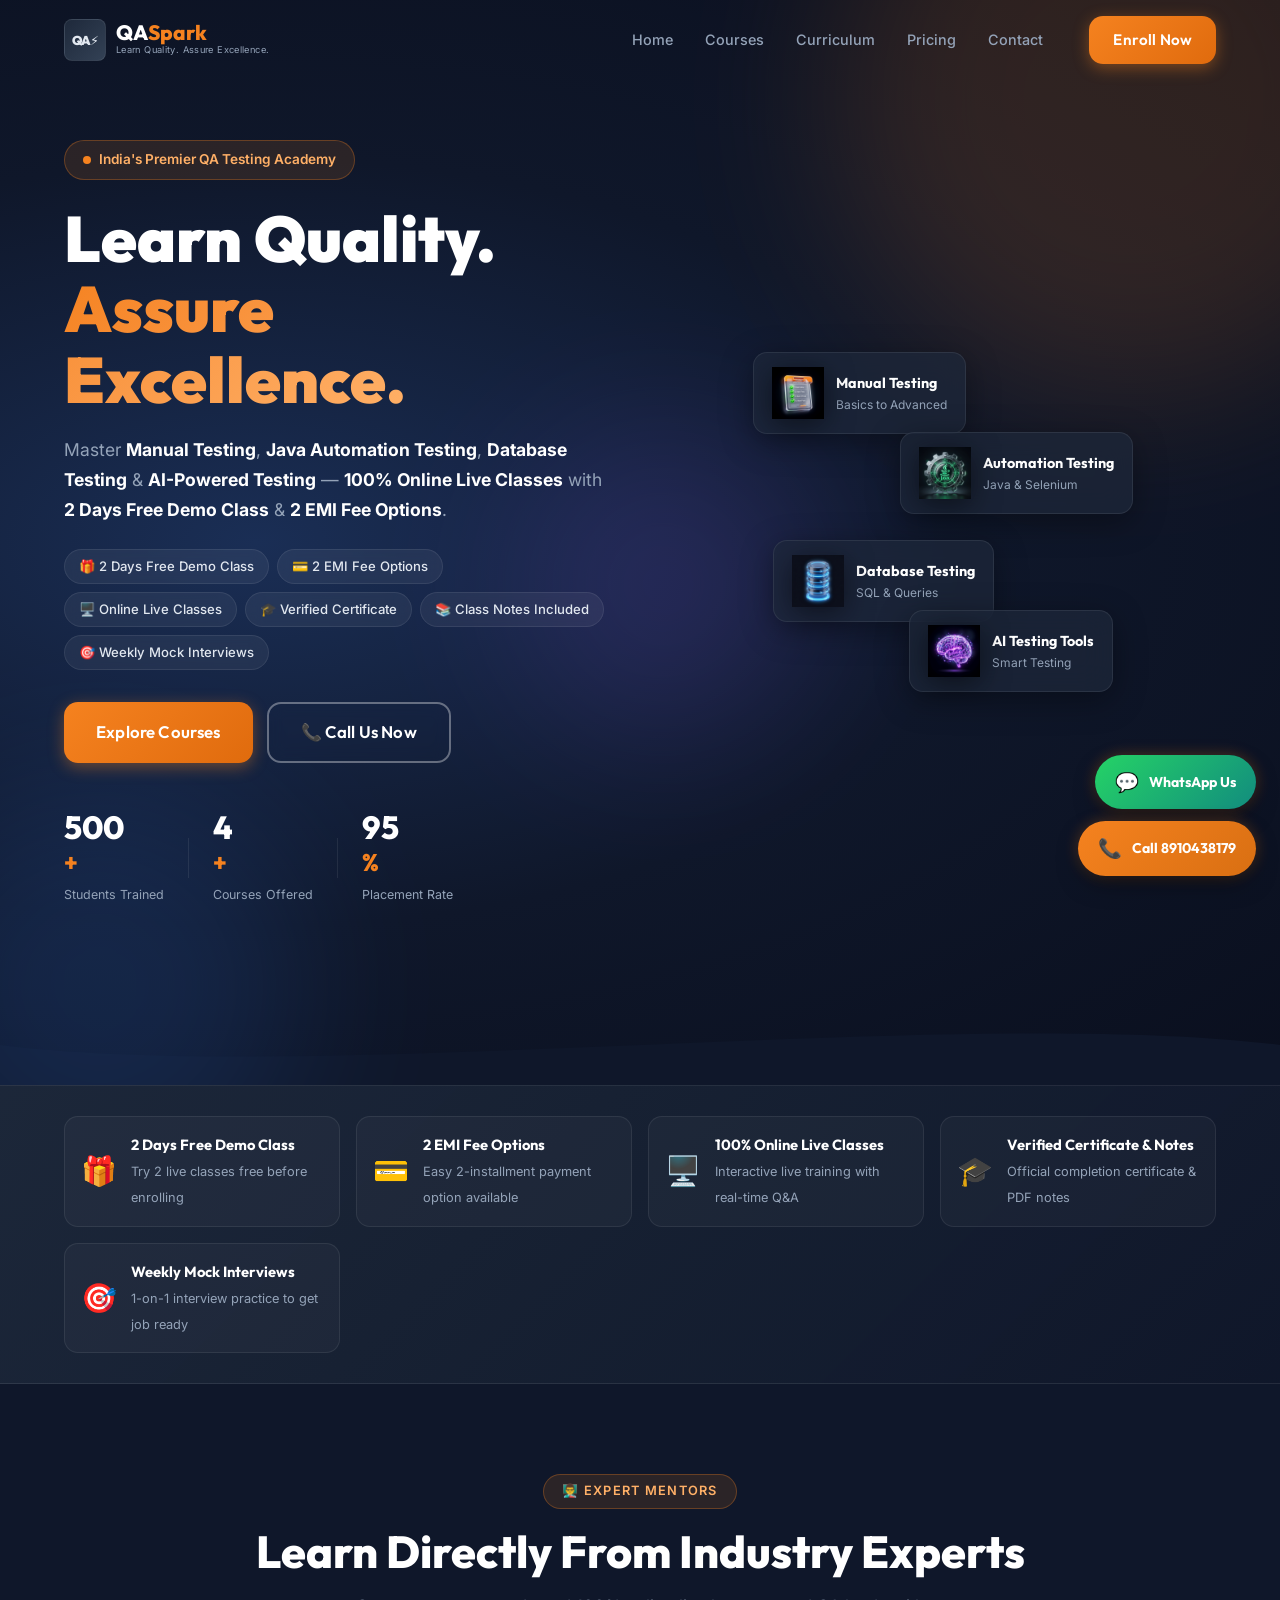
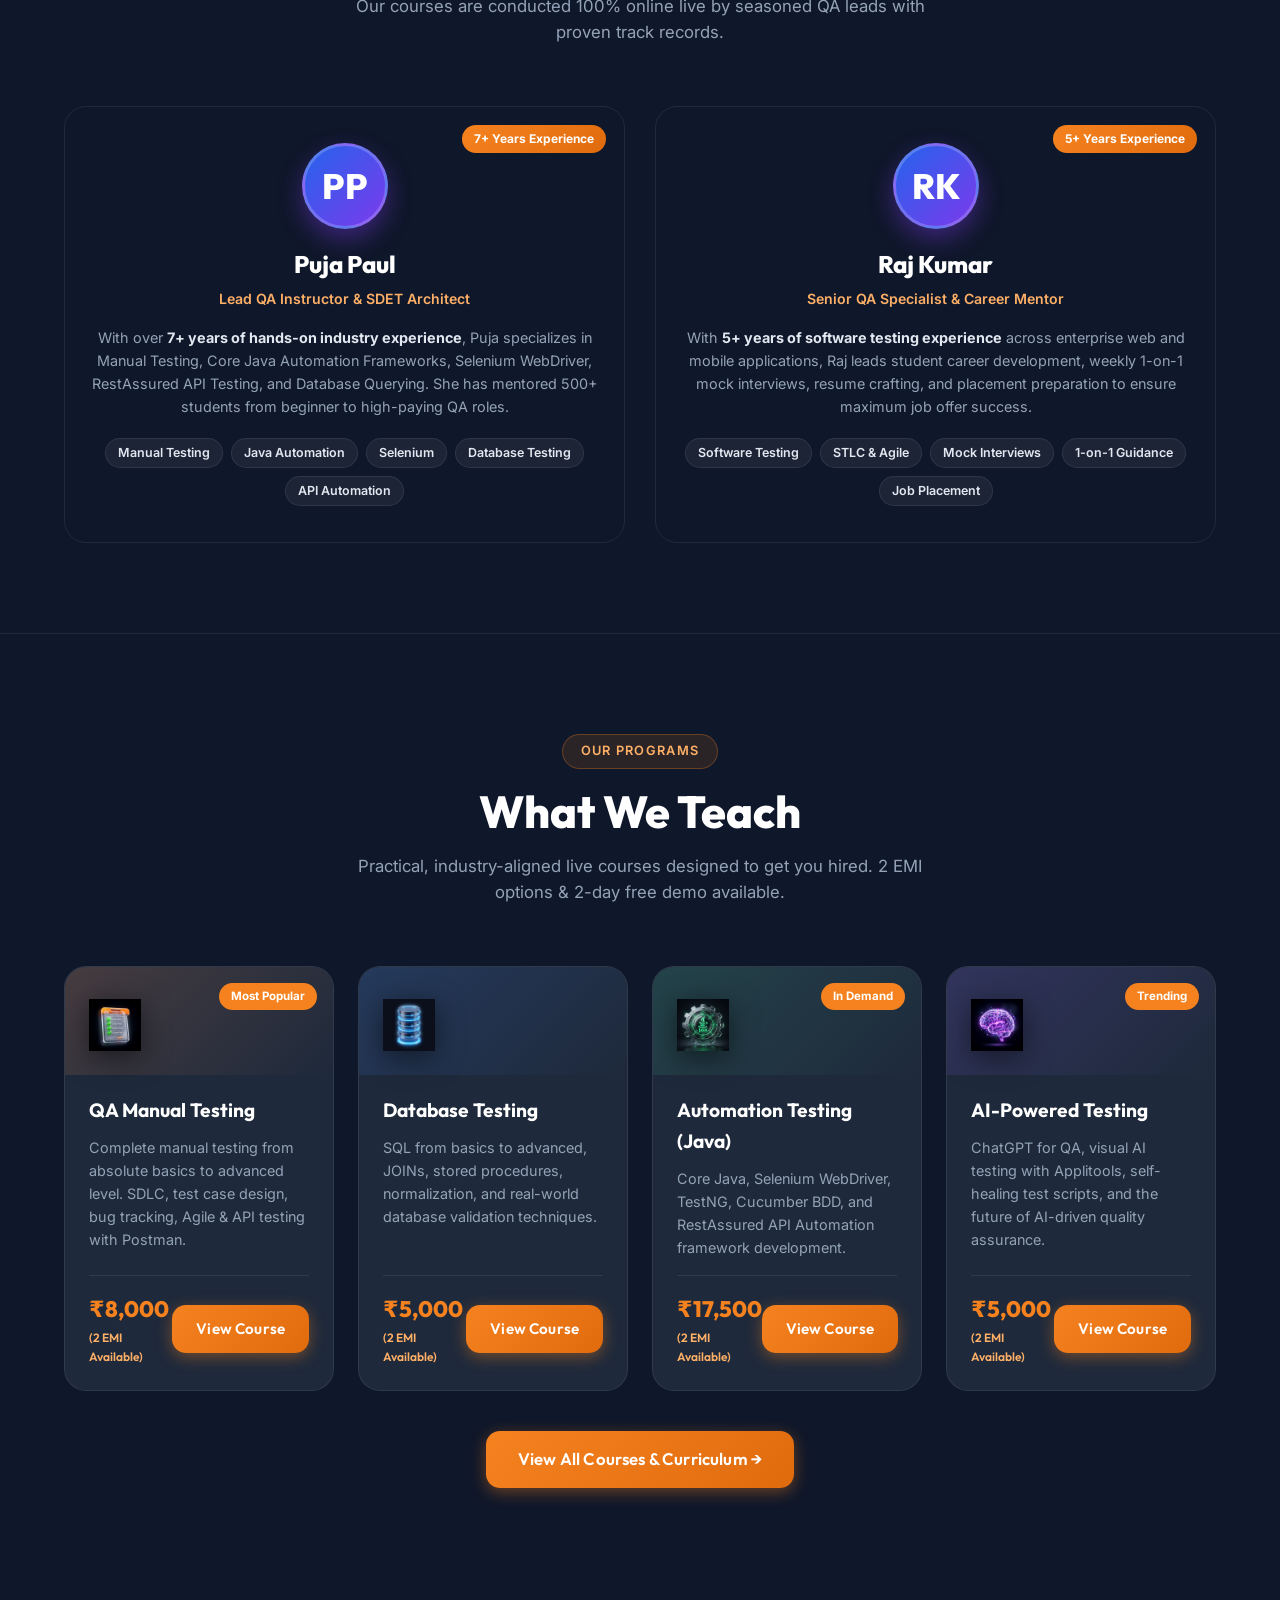
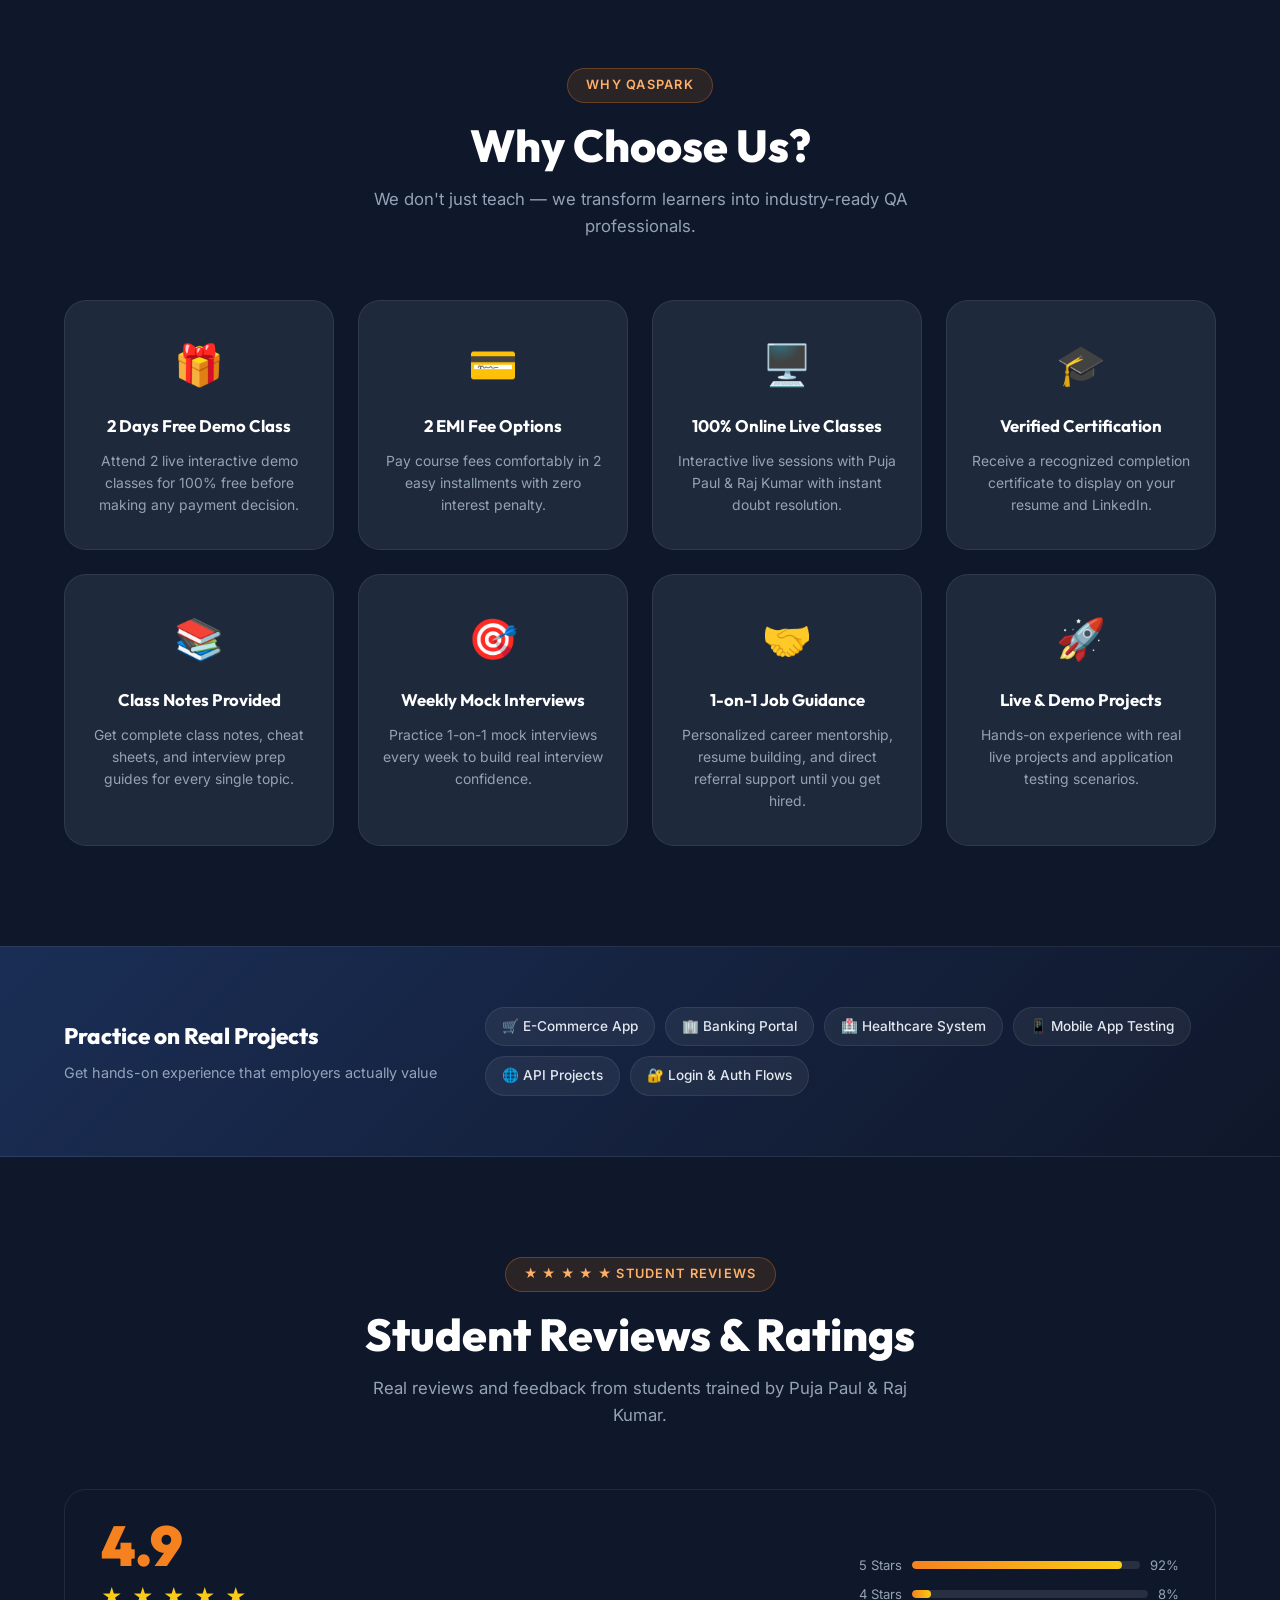
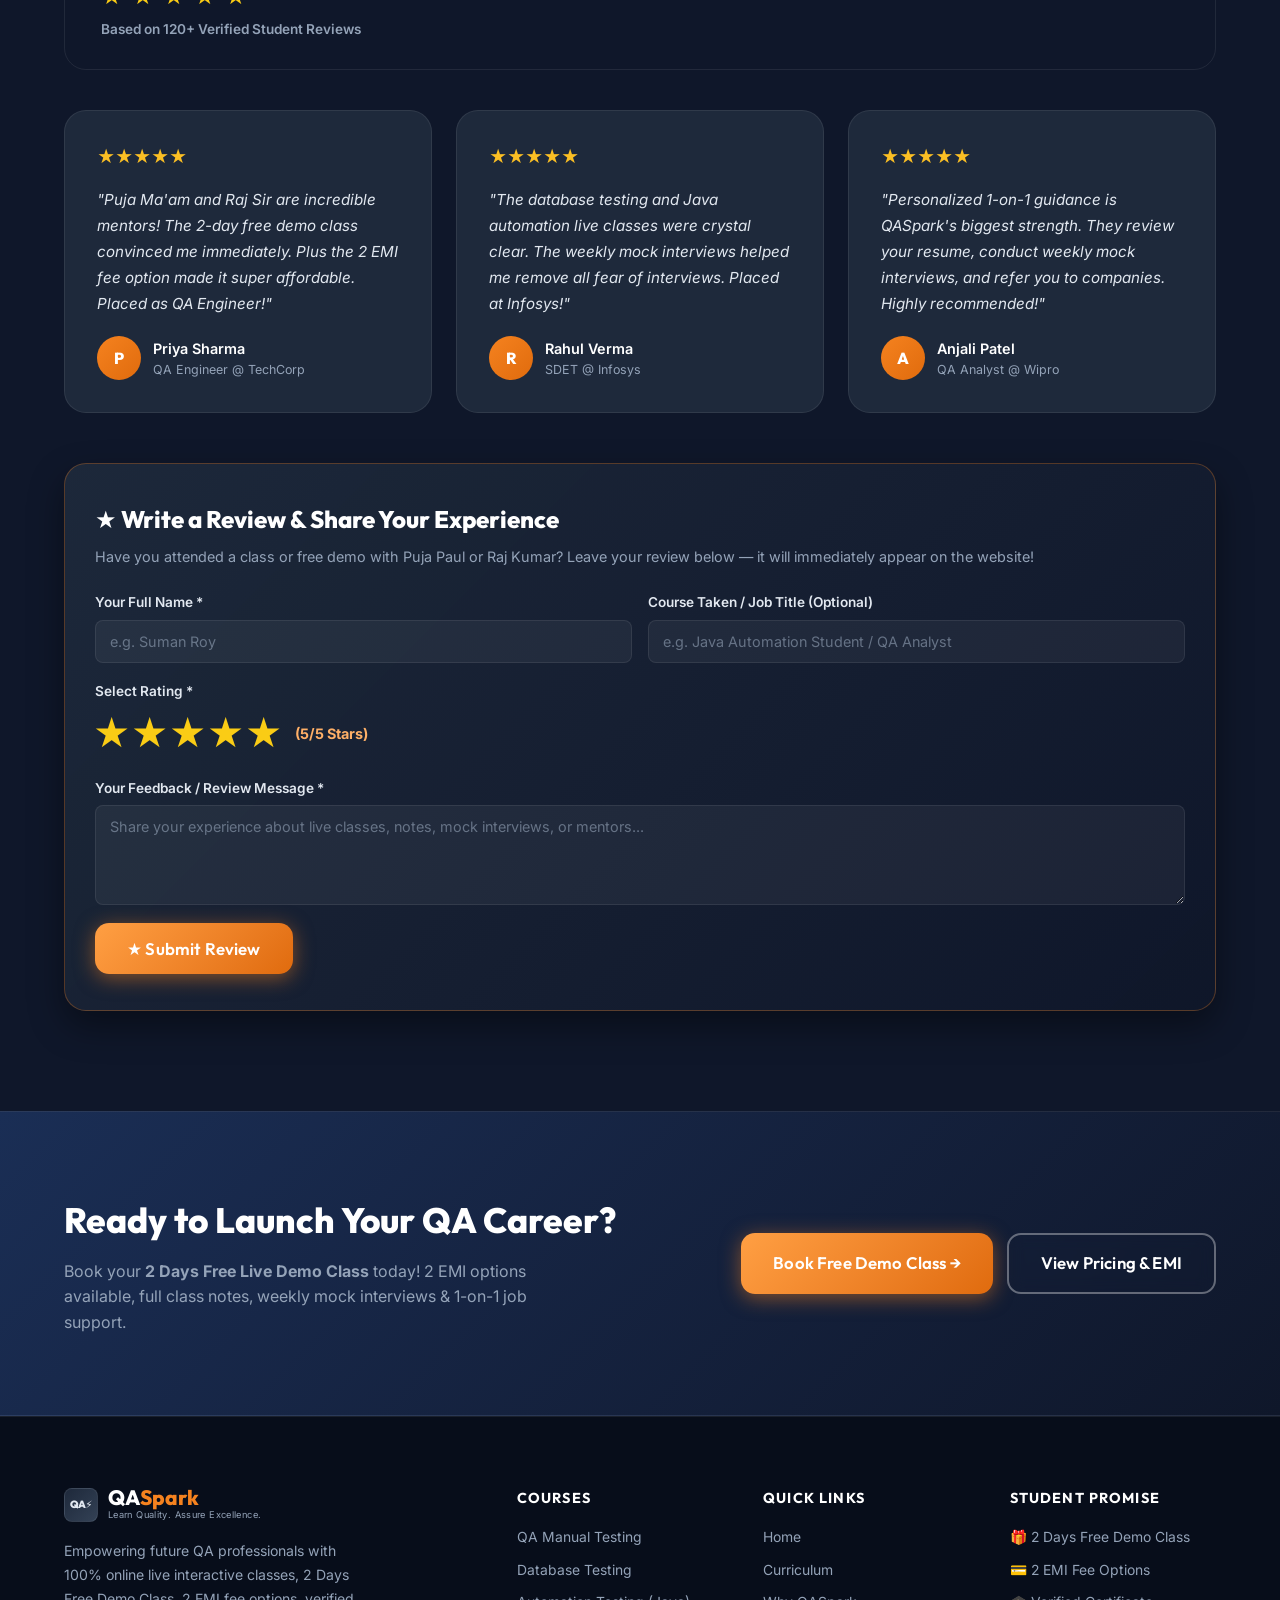
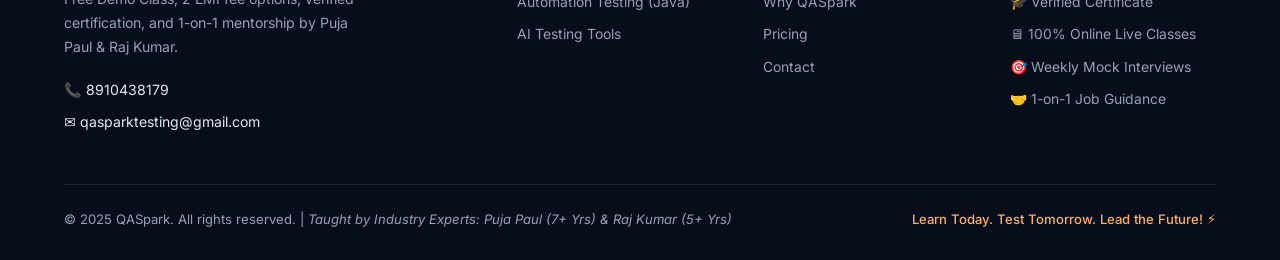
==== commit 99052534: "Add interactive student review and star rating submission system with Spring Boot REST API and local" ====
--- a/index.html
+++ b/index.html
@@ -239,21 +239,81 @@
     </div>
   </section>
 
-  <!-- TESTIMONIALS -->
-  <section class="testimonials-section" aria-labelledby="testi-h">
+  <!-- REVIEWS & RATINGS SECTION -->
+  <section class="testimonials-section" id="reviews" aria-labelledby="testi-h">
     <div class="container">
       <div class="section-header reveal">
-        <span class="section-badge">Student Stories</span>
-        <h2 id="testi-h">What Our Students Say</h2>
-        <p>Join hundreds of successful QA professionals trained by Puja Paul &amp; Raj Kumar.</p>
-      </div>
-      <div class="testimonials-grid">
+        <span class="section-badge">&#9733; &#9733; &#9733; &#9733; &#9733; Student Reviews</span>
+        <h2 id="testi-h">Student Reviews &amp; Ratings</h2>
+        <p>Real reviews and feedback from students trained by Puja Paul &amp; Raj Kumar.</p>
+      </div>
+
+      <!-- Rating Scorecard Banner -->
+      <div class="rating-scorecard-banner reveal">
+        <div class="score-number-box">
+          <span class="score-big">4.9</span>
+          <div class="score-stars">&#9733; &#9733; &#9733; &#9733; &#9733;</div>
+          <span class="score-label">Based on 120+ Verified Student Reviews</span>
+        </div>
+        <div class="score-breakdown">
+          <div class="score-bar-row"><span>5 Stars</span><div class="bar-bg"><div class="bar-fill" style="width:92%;"></div></div><span>92%</span></div>
+          <div class="score-bar-row"><span>4 Stars</span><div class="bar-bg"><div class="bar-fill" style="width:8%;"></div></div><span>8%</span></div>
+        </div>
+      </div>
+
+      <!-- Dynamic Reviews Grid -->
+      <div class="testimonials-grid" id="reviews-grid">
         <article class="testimonial-card reveal"><div class="testimonial-stars" aria-label="5 out of 5 stars">&#9733;&#9733;&#9733;&#9733;&#9733;</div><blockquote><p>"Puja Ma'am and Raj Sir are incredible mentors! The 2-day free demo class convinced me immediately. Plus the 2 EMI fee option made it super affordable. Placed as QA Engineer!"</p></blockquote><div class="testimonial-author"><div class="author-avatar">P</div><div class="author-info"><strong>Priya Sharma</strong><span>QA Engineer @ TechCorp</span></div></div></article>
         <article class="testimonial-card reveal"><div class="testimonial-stars" aria-label="5 out of 5 stars">&#9733;&#9733;&#9733;&#9733;&#9733;</div><blockquote><p>"The database testing and Java automation live classes were crystal clear. The weekly mock interviews helped me remove all fear of interviews. Placed at Infosys!"</p></blockquote><div class="testimonial-author"><div class="author-avatar">R</div><div class="author-info"><strong>Rahul Verma</strong><span>SDET @ Infosys</span></div></div></article>
         <article class="testimonial-card reveal"><div class="testimonial-stars" aria-label="5 out of 5 stars">&#9733;&#9733;&#9733;&#9733;&#9733;</div><blockquote><p>"Personalized 1-on-1 guidance is QASpark's biggest strength. They review your resume, conduct weekly mock interviews, and refer you to companies. Highly recommended!"</p></blockquote><div class="testimonial-author"><div class="author-avatar">A</div><div class="author-info"><strong>Anjali Patel</strong><span>QA Analyst @ Wipro</span></div></div></article>
       </div>
-    </div>
-  </section>
+
+      <!-- INTERACTIVE SUBMIT YOUR REVIEW FORM -->
+      <div class="leave-review-box reveal" id="leave-review">
+        <h3>&#9733; Write a Review &amp; Share Your Experience</h3>
+        <p>Have you attended a class or free demo with Puja Paul or Raj Kumar? Leave your review below &#8212; it will immediately appear on the website!</p>
+        
+        <form class="review-form" id="review-form" novalidate aria-label="Submit review form">
+          <div class="form-row">
+            <div class="form-group">
+              <label for="reviewer-name">Your Full Name *</label>
+              <input type="text" id="reviewer-name" placeholder="e.g. Suman Roy" required />
+            </div>
+            <div class="form-group">
+              <label for="reviewer-role">Course Taken / Job Title (Optional)</label>
+              <input type="text" id="reviewer-role" placeholder="e.g. Java Automation Student / QA Analyst" />
+            </div>
+          </div>
+          
+          <div class="form-group">
+            <label>Select Rating *</label>
+            <div class="star-rating-select" id="star-rating-input">
+              <span class="star-icon active" data-value="1">&#9733;</span>
+              <span class="star-icon active" data-value="2">&#9733;</span>
+              <span class="star-icon active" data-value="3">&#9733;</span>
+              <span class="star-icon active" data-value="4">&#9733;</span>
+              <span class="star-icon active" data-value="5">&#9733;</span>
+              <span class="star-rating-label">(<span id="selected-rating-val">5</span>/5 Stars)</span>
+            </div>
+          </div>
+
+          <div class="form-group">
+            <label for="reviewer-text">Your Feedback / Review Message *</label>
+            <textarea id="reviewer-text" rows="3" placeholder="Share your experience about live classes, notes, mock interviews, or mentors..." required></textarea>
+          </div>
+
+          <button type="submit" class="btn btn-orange btn-lg" id="review-submit-btn">&#9733; Submit Review</button>
+
+          <div class="form-success" id="review-success-msg" hidden style="margin-top:16px;">
+            <div class="success-icon">&#10003;</div>
+            <strong>Thank you! Your review has been published and is now live on the website.</strong>
+          </div>
+        </form>
+      </div>
+
+    </div>
+  </section>
+
 
   <!-- CTA BANNER -->
   <section class="cta-section" aria-label="Enroll call to action">
--- a/style.css
+++ b/style.css
@@ -1492,5 +1492,116 @@
   font-weight: 600;
 }
 
-
-
+/* ============================
+   REVIEWS & RATINGS SYSTEM
+   ============================ */
+.rating-scorecard-banner {
+  display: flex;
+  align-items: center;
+  justify-content: space-between;
+  gap: 30px;
+  background: var(--navy-card);
+  border: 1px solid var(--border);
+  border-radius: var(--radius-lg);
+  padding: 28px 36px;
+  margin-bottom: 40px;
+  flex-wrap: wrap;
+}
+.score-number-box {
+  display: flex;
+  flex-direction: column;
+  align-items: flex-start;
+}
+.score-big {
+  font-family: var(--font-display);
+  font-size: 3.5rem;
+  font-weight: 900;
+  color: var(--orange);
+  line-height: 1;
+}
+.score-stars {
+  color: #facc15;
+  font-size: 1.3rem;
+  margin: 6px 0;
+  letter-spacing: 2px;
+}
+.score-label {
+  color: var(--muted);
+  font-size: 0.85rem;
+  font-weight: 600;
+}
+.score-breakdown {
+  flex-grow: 1;
+  max-width: 320px;
+  display: flex;
+  flex-direction: column;
+  gap: 8px;
+}
+.score-bar-row {
+  display: flex;
+  align-items: center;
+  gap: 10px;
+  font-size: 0.82rem;
+  color: var(--muted);
+}
+.bar-bg {
+  flex-grow: 1;
+  height: 8px;
+  background: rgba(255, 255, 255, 0.1);
+  border-radius: 99px;
+  overflow: hidden;
+}
+.bar-fill {
+  height: 100%;
+  background: linear-gradient(90deg, var(--orange), #facc15);
+  border-radius: 99px;
+}
+
+/* Leave Review Box */
+.leave-review-box {
+  background: linear-gradient(135deg, rgba(30,41,59,0.95), rgba(15,23,42,0.98));
+  border: 1px solid rgba(245, 130, 31, 0.3);
+  border-radius: var(--radius-lg);
+  padding: 36px 30px;
+  margin-top: 50px;
+  box-shadow: 0 15px 35px rgba(0, 0, 0, 0.4);
+}
+.leave-review-box h3 {
+  font-family: var(--font-display);
+  font-size: 1.5rem;
+  font-weight: 800;
+  color: var(--white);
+  margin-bottom: 6px;
+}
+.leave-review-box p {
+  color: var(--muted);
+  font-size: 0.9rem;
+  margin-bottom: 24px;
+}
+.star-rating-select {
+  display: flex;
+  align-items: center;
+  gap: 6px;
+  cursor: pointer;
+  user-select: none;
+}
+.star-rating-select .star-icon {
+  font-size: 2rem;
+  color: rgba(255, 255, 255, 0.2);
+  transition: color 0.2s ease, transform 0.2s ease;
+}
+.star-rating-select .star-icon.active,
+.star-rating-select .star-icon:hover {
+  color: #facc15;
+  transform: scale(1.15);
+}
+.star-rating-label {
+  font-size: 0.9rem;
+  color: var(--orange-lt);
+  font-weight: 700;
+  margin-left: 10px;
+}
+
+
+
+
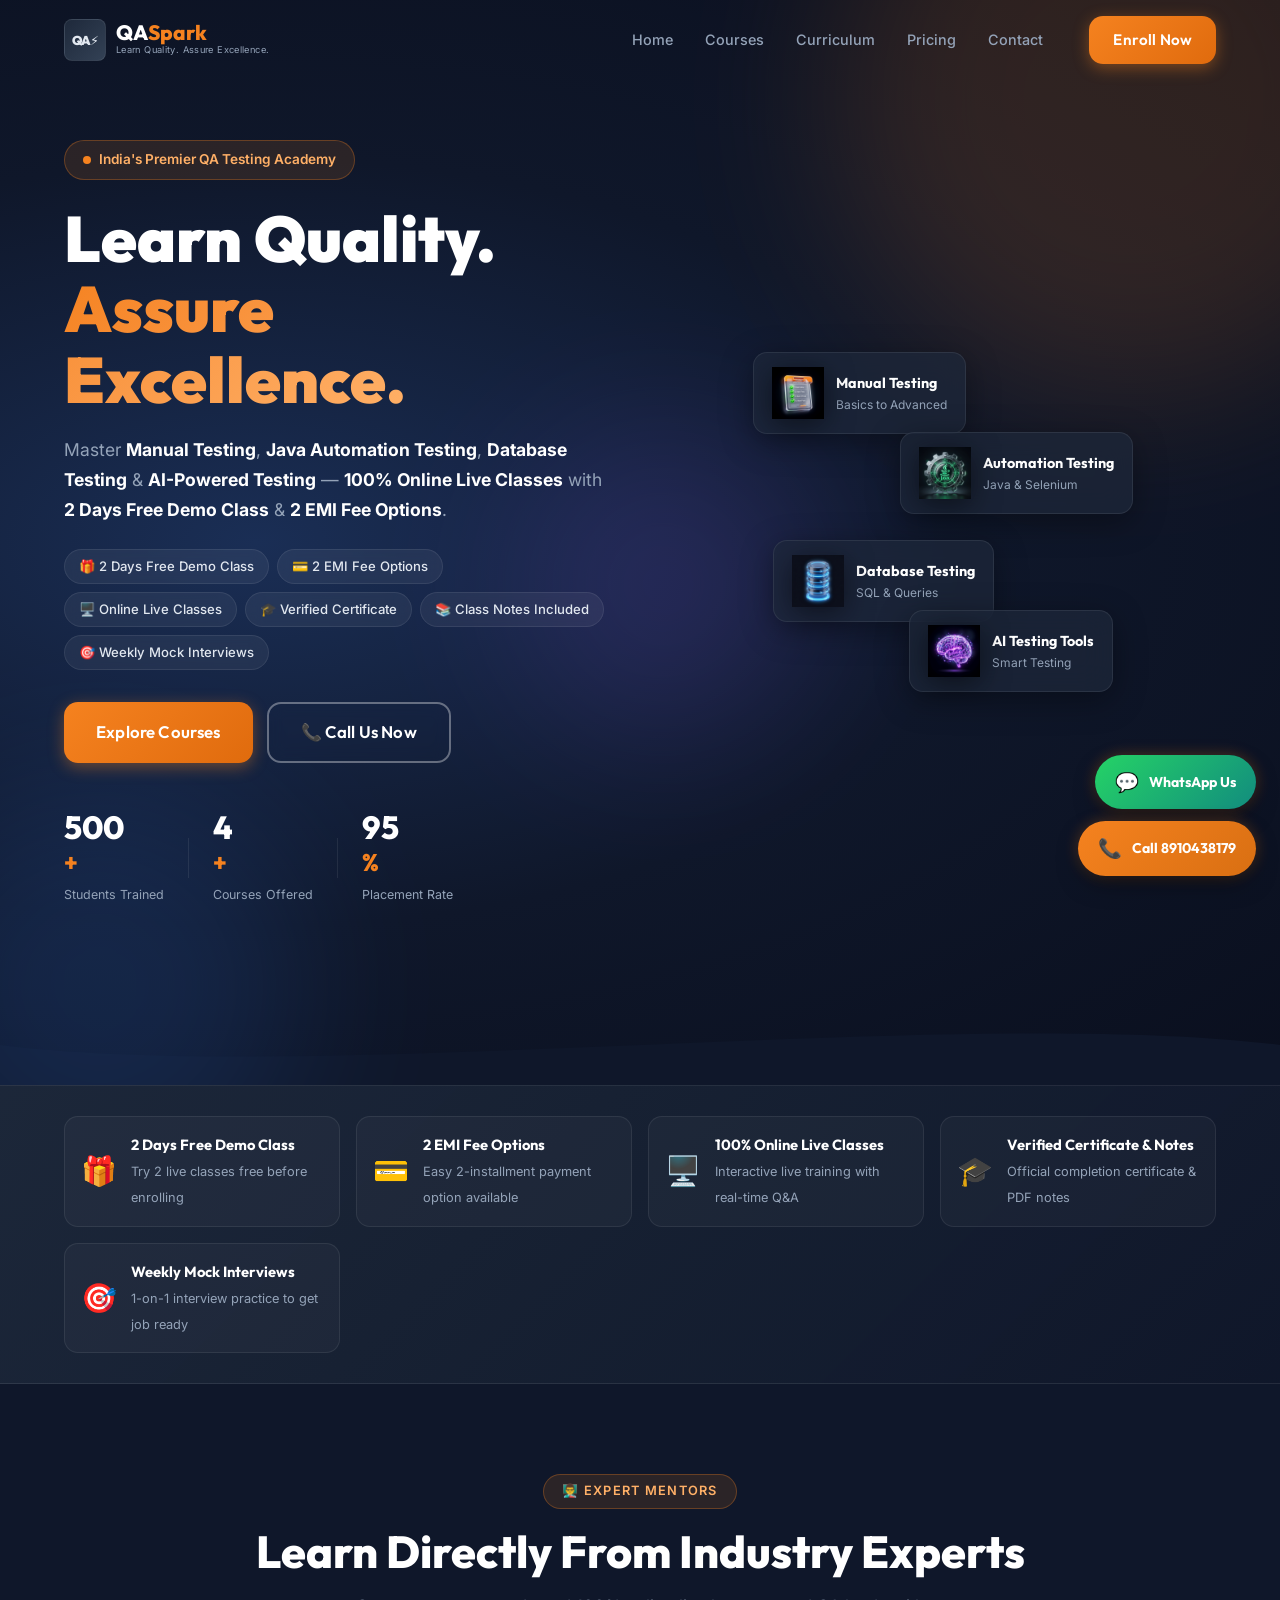
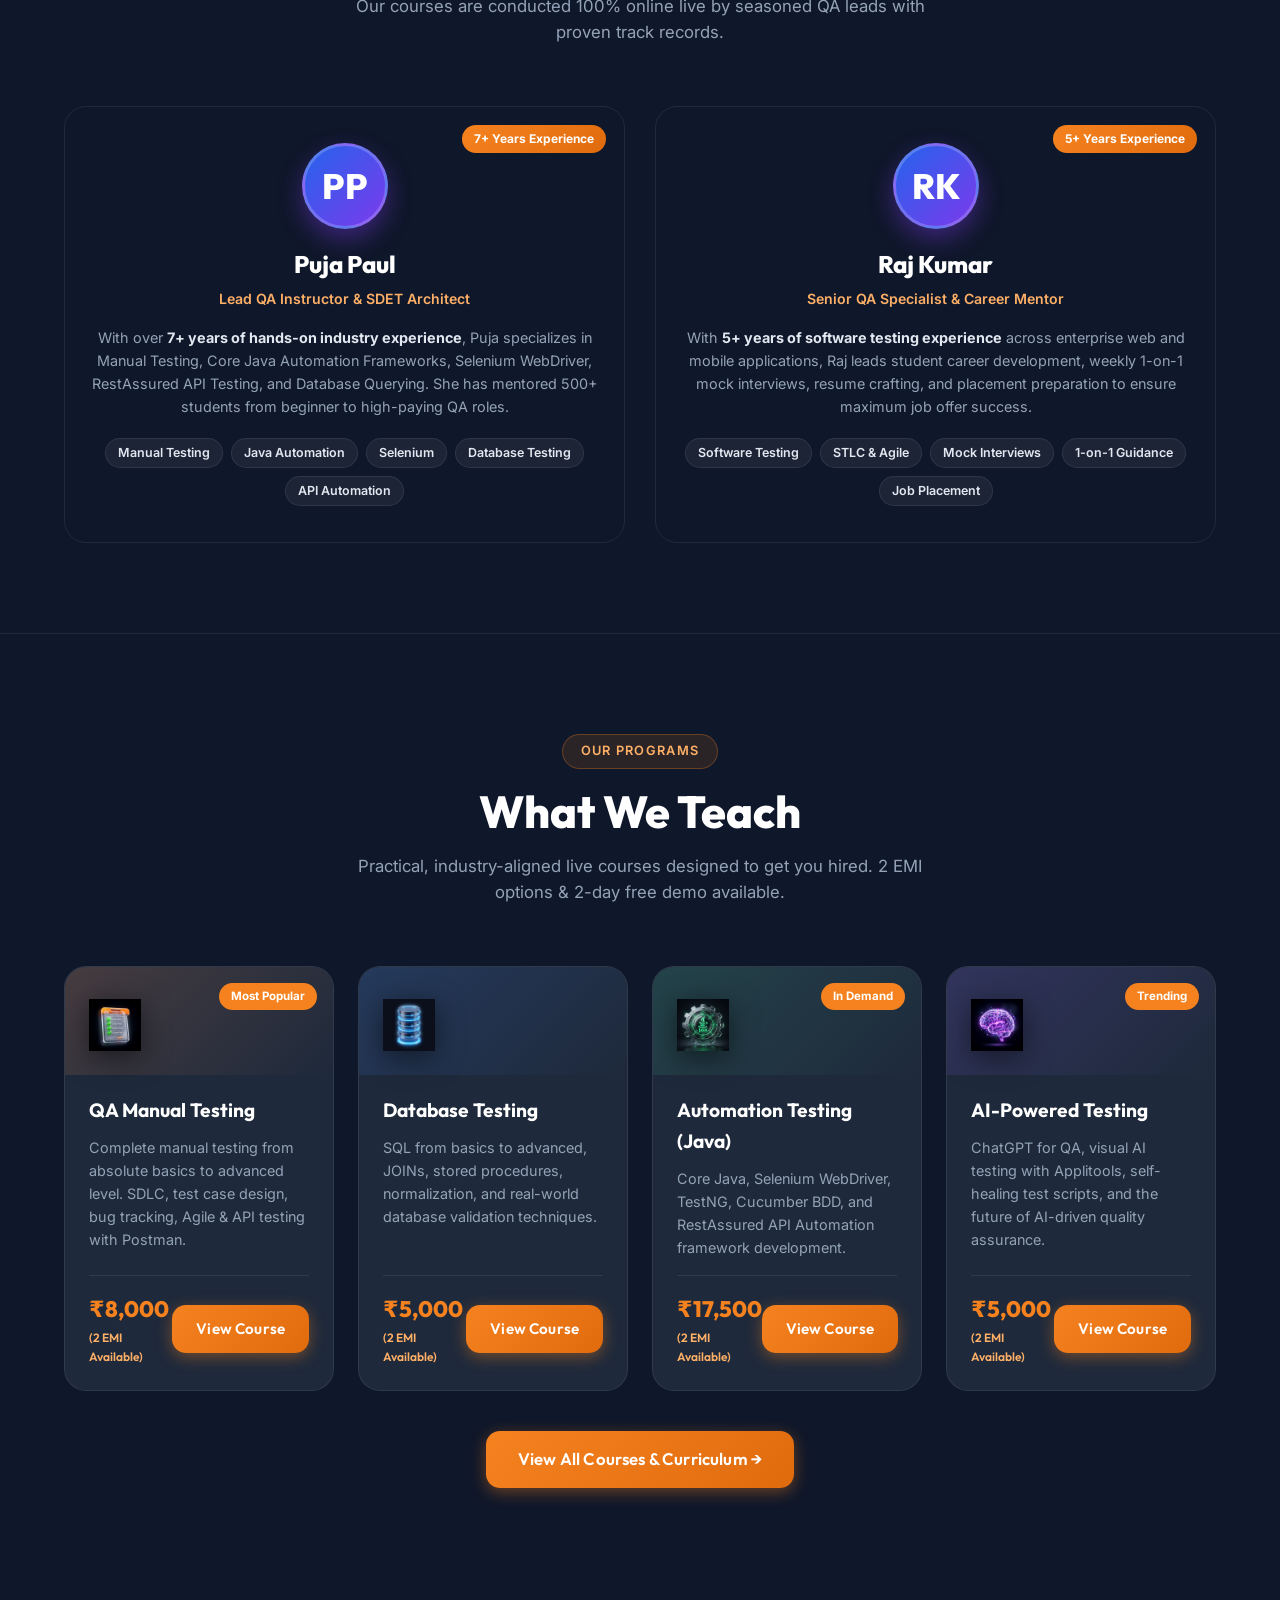
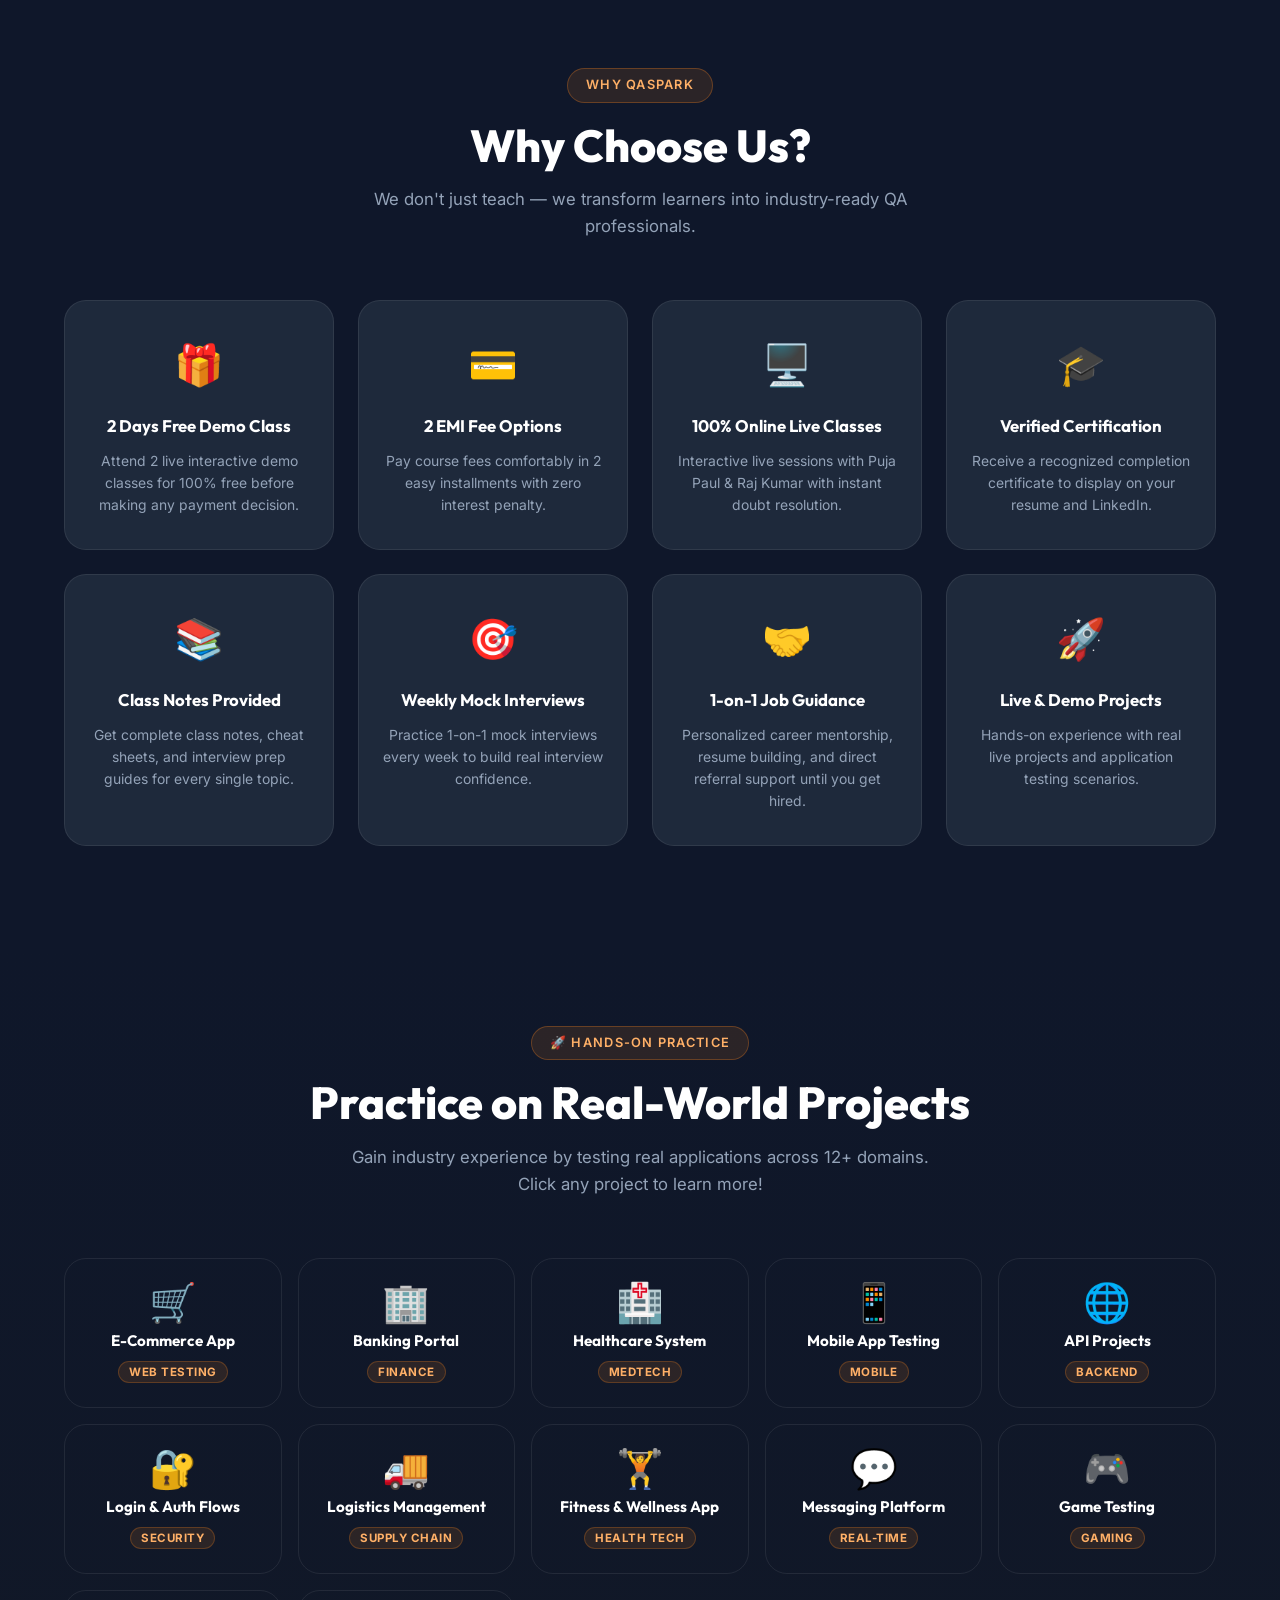
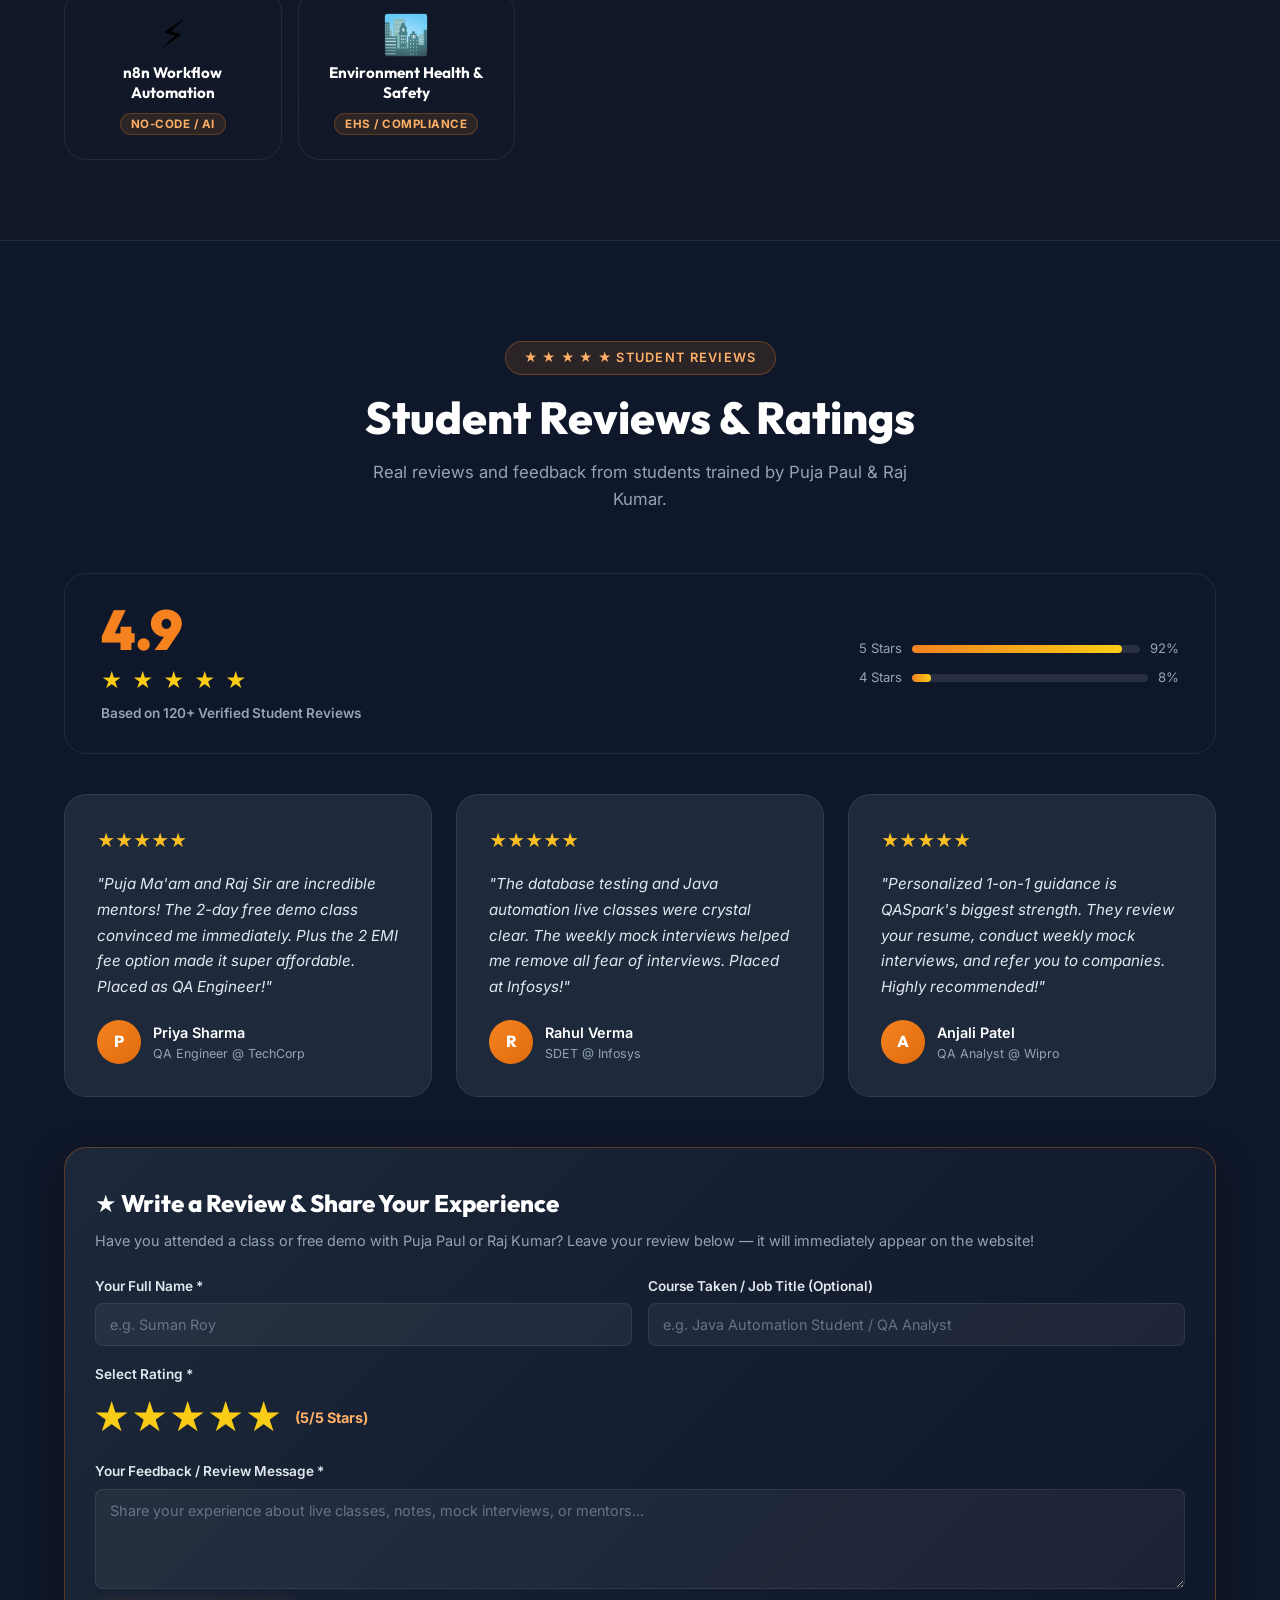
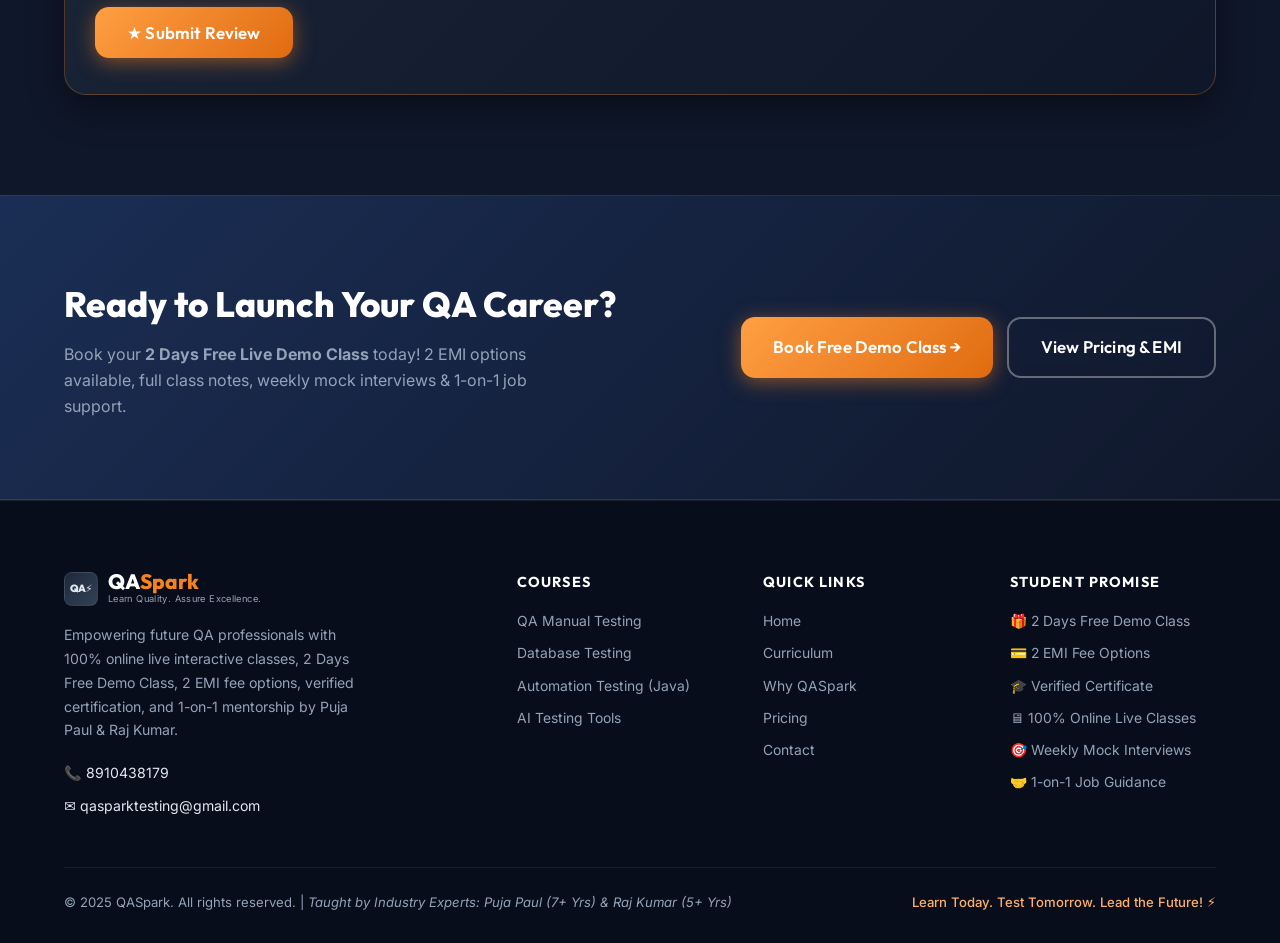
==== commit ca4ef174: "feat: 12 real-world clickable projects with modals + Playwright in automation curriculum" ====
--- a/index.html
+++ b/index.html
@@ -222,19 +222,88 @@
     </div>
   </section>
 
-  <!-- PROJECTS STRIP -->
-  <section class="projects-strip" aria-label="Projects practiced">
-    <div class="container">
-      <div class="strip-inner reveal">
-        <div class="strip-text"><h3>Practice on Real Projects</h3><p>Get hands-on experience that employers actually value</p></div>
-        <div class="projects-list">
-          <div class="project-pill">&#128722; E-Commerce App</div>
-          <div class="project-pill">&#127970; Banking Portal</div>
-          <div class="project-pill">&#127973; Healthcare System</div>
-          <div class="project-pill">&#128241; Mobile App Testing</div>
-          <div class="project-pill">&#127760; API Projects</div>
-          <div class="project-pill">&#128272; Login &amp; Auth Flows</div>
-        </div>
+  <!-- PROJECT MODAL OVERLAY -->
+  <div id="project-modal" class="project-modal-overlay" role="dialog" aria-modal="true" aria-labelledby="modal-title" hidden>
+    <div class="project-modal-box">
+      <button class="modal-close-btn" id="modal-close-btn" aria-label="Close project details">&times;</button>
+      <div class="modal-icon" id="modal-icon"></div>
+      <h3 id="modal-title"></h3>
+      <p class="modal-category" id="modal-category"></p>
+      <p class="modal-desc" id="modal-desc"></p>
+      <div class="modal-skills" id="modal-skills"></div>
+      <a href="contact.html" class="btn btn-orange" style="margin-top:20px;">Enroll &amp; Practice This Project &#8594;</a>
+    </div>
+  </div>
+
+  <!-- PROJECTS SECTION - EXPANDED CLICKABLE GRID -->
+  <section class="projects-section-full" id="projects" aria-labelledby="projects-heading">
+    <div class="container">
+      <div class="section-header reveal">
+        <span class="section-badge">&#128640; Hands-On Practice</span>
+        <h2 id="projects-heading">Practice on Real-World Projects</h2>
+        <p>Gain industry experience by testing real applications across 12+ domains. Click any project to learn more!</p>
+      </div>
+      <div class="projects-grid reveal">
+        <button class="project-card-btn" data-project="ecommerce" aria-label="E-Commerce App project details">
+          <div class="project-card-icon">&#128722;</div>
+          <div class="project-card-name">E-Commerce App</div>
+          <div class="project-card-tag">Web Testing</div>
+        </button>
+        <button class="project-card-btn" data-project="banking" aria-label="Banking Portal project details">
+          <div class="project-card-icon">&#127970;</div>
+          <div class="project-card-name">Banking Portal</div>
+          <div class="project-card-tag">Finance</div>
+        </button>
+        <button class="project-card-btn" data-project="healthcare" aria-label="Healthcare System project details">
+          <div class="project-card-icon">&#127973;</div>
+          <div class="project-card-name">Healthcare System</div>
+          <div class="project-card-tag">MedTech</div>
+        </button>
+        <button class="project-card-btn" data-project="mobile" aria-label="Mobile App Testing project details">
+          <div class="project-card-icon">&#128241;</div>
+          <div class="project-card-name">Mobile App Testing</div>
+          <div class="project-card-tag">Mobile</div>
+        </button>
+        <button class="project-card-btn" data-project="api" aria-label="API Projects project details">
+          <div class="project-card-icon">&#127760;</div>
+          <div class="project-card-name">API Projects</div>
+          <div class="project-card-tag">Backend</div>
+        </button>
+        <button class="project-card-btn" data-project="auth" aria-label="Login and Auth Flows project details">
+          <div class="project-card-icon">&#128272;</div>
+          <div class="project-card-name">Login &amp; Auth Flows</div>
+          <div class="project-card-tag">Security</div>
+        </button>
+        <button class="project-card-btn" data-project="logistics" aria-label="Logistics Management project details">
+          <div class="project-card-icon">&#128666;</div>
+          <div class="project-card-name">Logistics Management</div>
+          <div class="project-card-tag">Supply Chain</div>
+        </button>
+        <button class="project-card-btn" data-project="fitness" aria-label="Fitness App project details">
+          <div class="project-card-icon">&#127947;</div>
+          <div class="project-card-name">Fitness &amp; Wellness App</div>
+          <div class="project-card-tag">Health Tech</div>
+        </button>
+        <button class="project-card-btn" data-project="messaging" aria-label="Messaging Platform project details">
+          <div class="project-card-icon">&#128172;</div>
+          <div class="project-card-name">Messaging Platform</div>
+          <div class="project-card-tag">Real-Time</div>
+        </button>
+        <button class="project-card-btn" data-project="game" aria-label="Game Testing project details">
+          <div class="project-card-icon">&#127918;</div>
+          <div class="project-card-name">Game Testing</div>
+          <div class="project-card-tag">Gaming</div>
+        </button>
+        <button class="project-card-btn" data-project="n8n" aria-label="n8n Workflow Automation project details">
+          <div class="project-card-icon">&#9889;</div>
+          <div class="project-card-name">n8n Workflow Automation</div>
+          <div class="project-card-tag">No-Code / AI</div>
+        </button>
+        <button class="project-card-btn" data-project="ehs" aria-label="Environment Health and Safety project details">
+          <div class="project-card-icon">&#127961;&#65039;</div>
+          <div class="project-card-name">Environment Health &amp; Safety</div>
+          <div class="project-card-tag">EHS / Compliance</div>
+        </button>
       </div>
     </div>
   </section>
--- a/style.css
+++ b/style.css
@@ -1350,6 +1350,185 @@
 }
 
 /* ============================
+   REAL-WORLD PROJECTS GRID
+   ============================ */
+.projects-section-full {
+  padding: 80px 0;
+  background: linear-gradient(180deg, #0f172a 0%, #111827 100%);
+  border-bottom: 1px solid var(--border);
+}
+.projects-grid {
+  display: grid;
+  grid-template-columns: repeat(auto-fill, minmax(180px, 1fr));
+  gap: 16px;
+  margin-top: 40px;
+}
+.project-card-btn {
+  background: var(--navy-card);
+  border: 1px solid var(--border);
+  border-radius: var(--radius-lg);
+  padding: 24px 16px;
+  cursor: pointer;
+  display: flex;
+  flex-direction: column;
+  align-items: center;
+  gap: 10px;
+  text-align: center;
+  transition: transform 0.25s ease, border-color 0.25s ease, box-shadow 0.25s ease;
+  position: relative;
+  overflow: hidden;
+}
+.project-card-btn::after {
+  content: '&#128269; Click for Details';
+  position: absolute;
+  bottom: 0; left: 0; right: 0;
+  background: linear-gradient(135deg, var(--orange), #d96f12);
+  color: #fff;
+  font-size: 0.75rem;
+  font-weight: 700;
+  padding: 6px;
+  transform: translateY(100%);
+  transition: transform 0.25s ease;
+}
+.project-card-btn:hover {
+  transform: translateY(-6px);
+  border-color: var(--orange);
+  box-shadow: 0 12px 30px rgba(245, 130, 31, 0.25);
+}
+.project-card-btn:hover::after {
+  transform: translateY(0);
+}
+.project-card-icon {
+  font-size: 2.4rem;
+  line-height: 1;
+}
+.project-card-name {
+  font-family: var(--font-display);
+  font-size: 0.95rem;
+  font-weight: 700;
+  color: var(--white);
+  line-height: 1.3;
+}
+.project-card-tag {
+  font-size: 0.72rem;
+  font-weight: 700;
+  color: var(--orange-lt);
+  background: rgba(245, 130, 31, 0.12);
+  border: 1px solid rgba(245, 130, 31, 0.25);
+  border-radius: 99px;
+  padding: 3px 10px;
+  letter-spacing: 0.5px;
+  text-transform: uppercase;
+}
+
+/* ============================
+   PROJECT MODAL
+   ============================ */
+.project-modal-overlay {
+  position: fixed;
+  inset: 0;
+  background: rgba(0, 0, 0, 0.75);
+  backdrop-filter: blur(8px);
+  -webkit-backdrop-filter: blur(8px);
+  z-index: 9999;
+  display: flex;
+  align-items: center;
+  justify-content: center;
+  padding: 20px;
+  animation: modalFadeIn 0.25s ease;
+}
+.project-modal-overlay[hidden] { display: none; }
+@keyframes modalFadeIn {
+  from { opacity: 0; }
+  to { opacity: 1; }
+}
+.project-modal-box {
+  background: linear-gradient(135deg, #1e293b, #0f172a);
+  border: 1px solid rgba(245, 130, 31, 0.4);
+  border-radius: var(--radius-lg);
+  padding: 40px 36px;
+  max-width: 520px;
+  width: 100%;
+  position: relative;
+  text-align: center;
+  box-shadow: 0 25px 60px rgba(0, 0, 0, 0.7), 0 0 0 1px rgba(245, 130, 31, 0.1);
+  animation: modalSlideUp 0.3s cubic-bezier(0.34, 1.56, 0.64, 1);
+}
+@keyframes modalSlideUp {
+  from { transform: translateY(30px) scale(0.95); opacity: 0; }
+  to { transform: translateY(0) scale(1); opacity: 1; }
+}
+.modal-close-btn {
+  position: absolute;
+  top: 14px; right: 14px;
+  background: rgba(255, 255, 255, 0.07);
+  border: 1px solid var(--border);
+  color: var(--muted);
+  width: 34px; height: 34px;
+  border-radius: 50%;
+  font-size: 1.3rem;
+  cursor: pointer;
+  transition: all var(--transition);
+  display: flex;
+  align-items: center;
+  justify-content: center;
+}
+.modal-close-btn:hover {
+  background: var(--orange);
+  color: var(--white);
+  border-color: var(--orange);
+}
+#modal-icon {
+  font-size: 3.5rem;
+  margin-bottom: 14px;
+  line-height: 1;
+}
+.project-modal-box h3 {
+  font-family: var(--font-display);
+  font-size: 1.6rem;
+  font-weight: 800;
+  color: var(--white);
+  margin-bottom: 6px;
+}
+.modal-category {
+  font-size: 0.8rem;
+  font-weight: 700;
+  color: var(--orange);
+  text-transform: uppercase;
+  letter-spacing: 1px;
+  margin-bottom: 14px;
+}
+.modal-desc {
+  color: var(--muted);
+  font-size: 0.92rem;
+  line-height: 1.7;
+  margin-bottom: 20px;
+}
+.modal-skills {
+  display: flex;
+  flex-wrap: wrap;
+  gap: 8px;
+  justify-content: center;
+  margin-bottom: 4px;
+}
+.modal-skills span {
+  background: rgba(245, 130, 31, 0.1);
+  border: 1px solid rgba(245, 130, 31, 0.3);
+  color: var(--orange-lt);
+  padding: 4px 12px;
+  border-radius: 99px;
+  font-size: 0.78rem;
+  font-weight: 600;
+}
+
+@media (max-width: 480px) {
+  .projects-grid { grid-template-columns: repeat(auto-fill, minmax(140px, 1fr)); }
+  .project-modal-box { padding: 28px 20px; }
+}
+
+
+
+/* ============================
    TRUST HIGHLIGHTS BAR
    ============================ */
 .trust-highlights-bar {
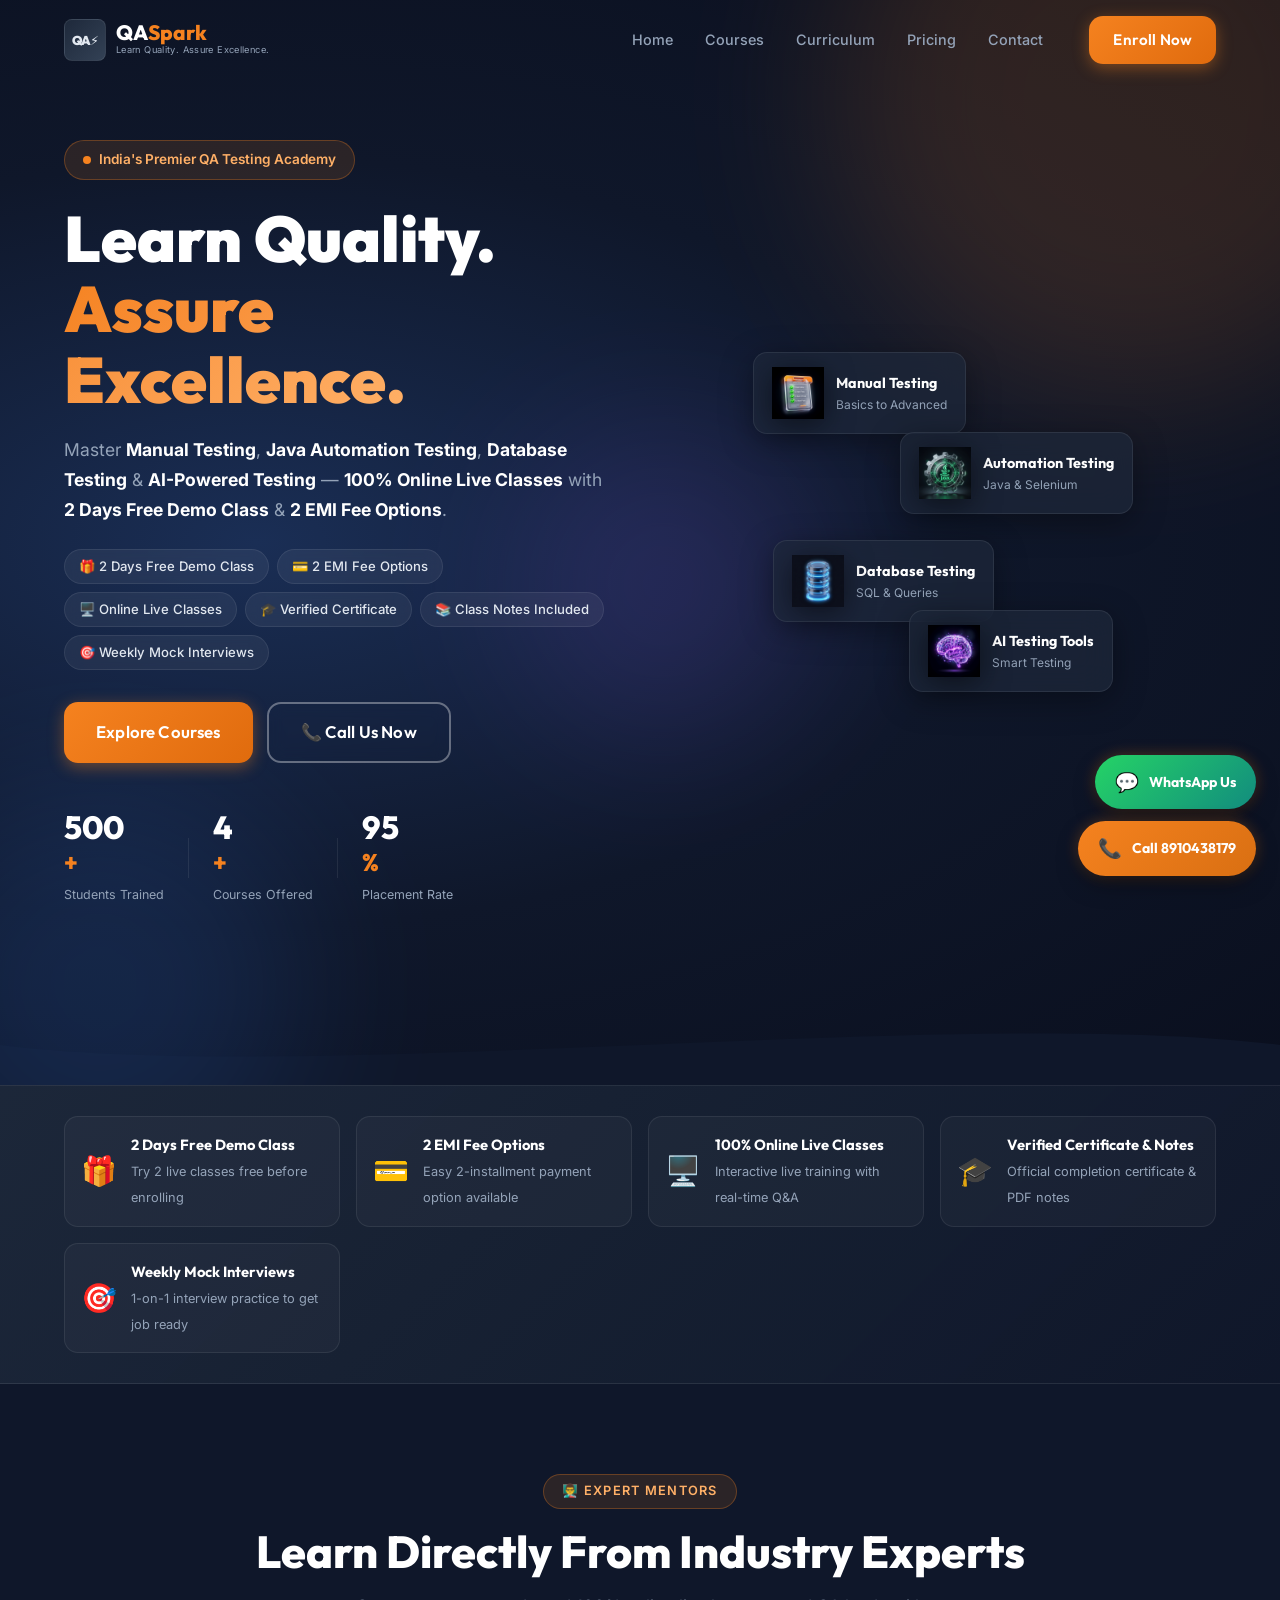
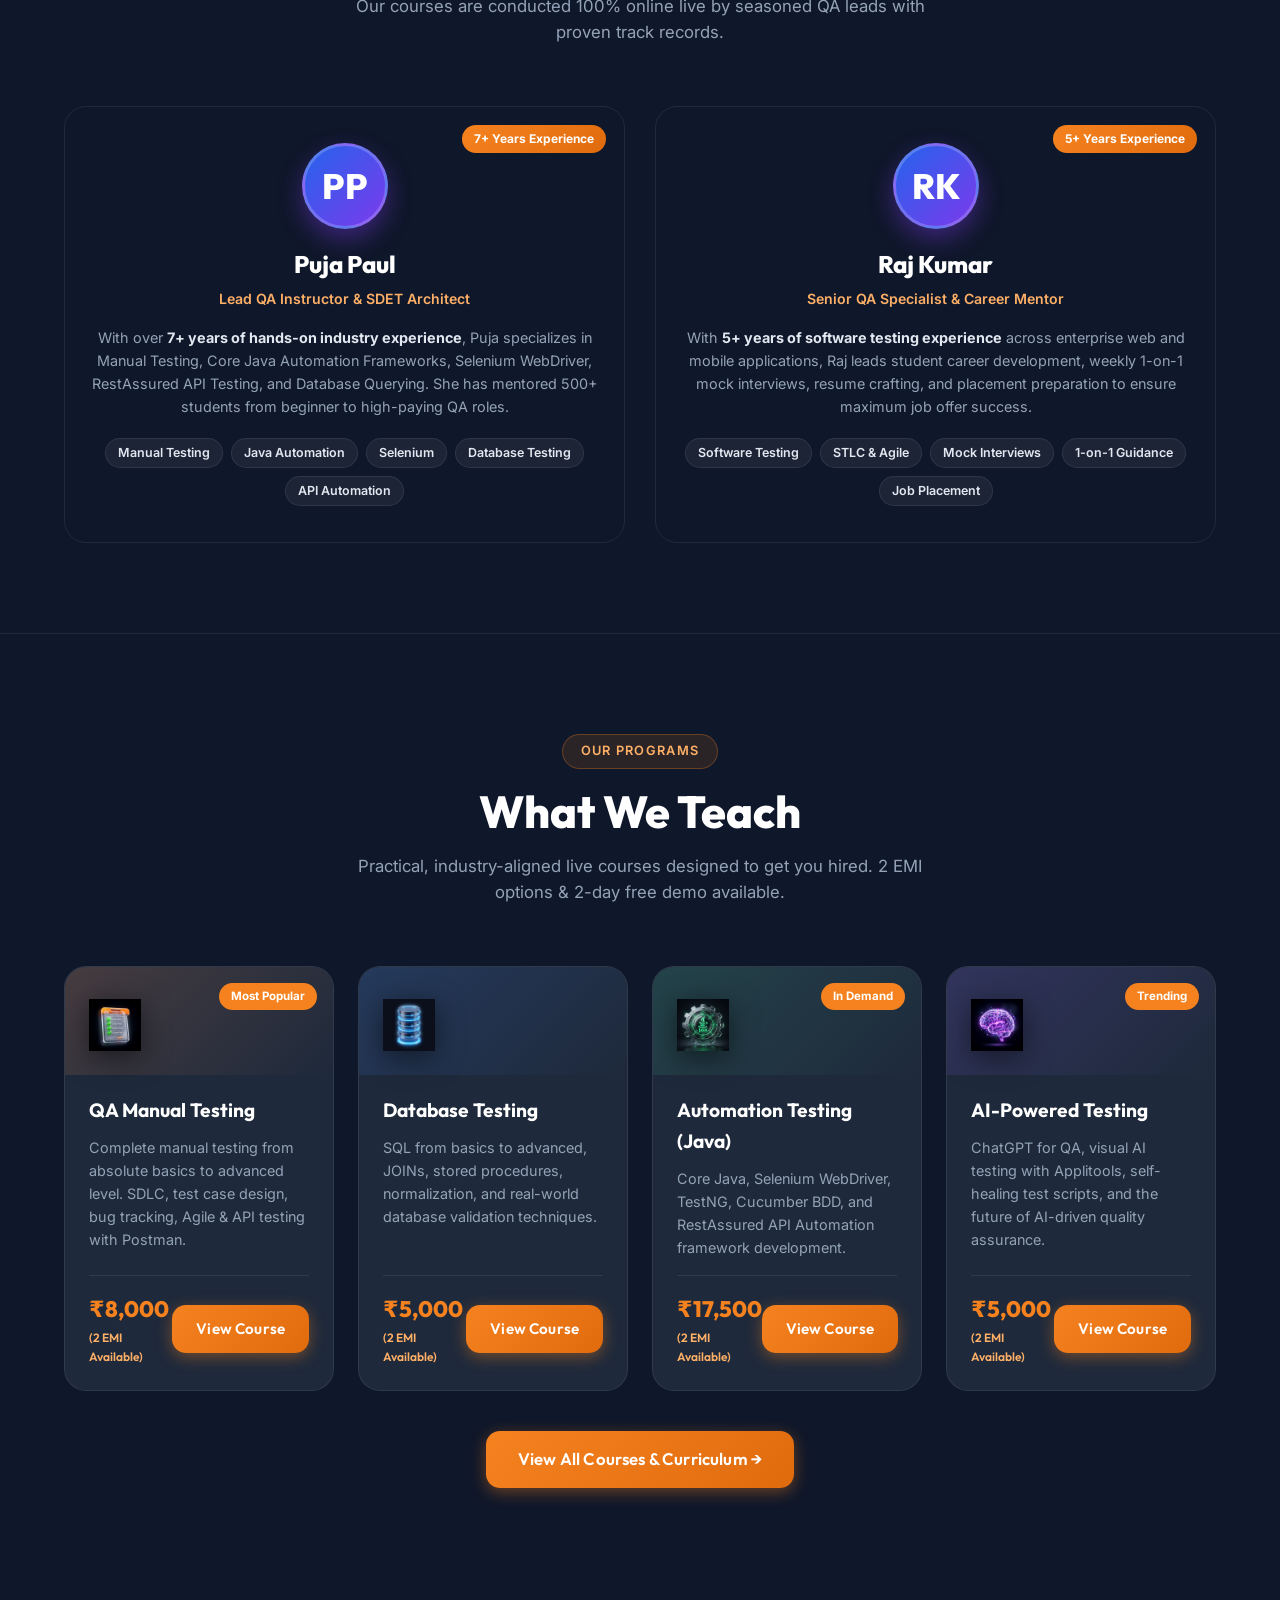
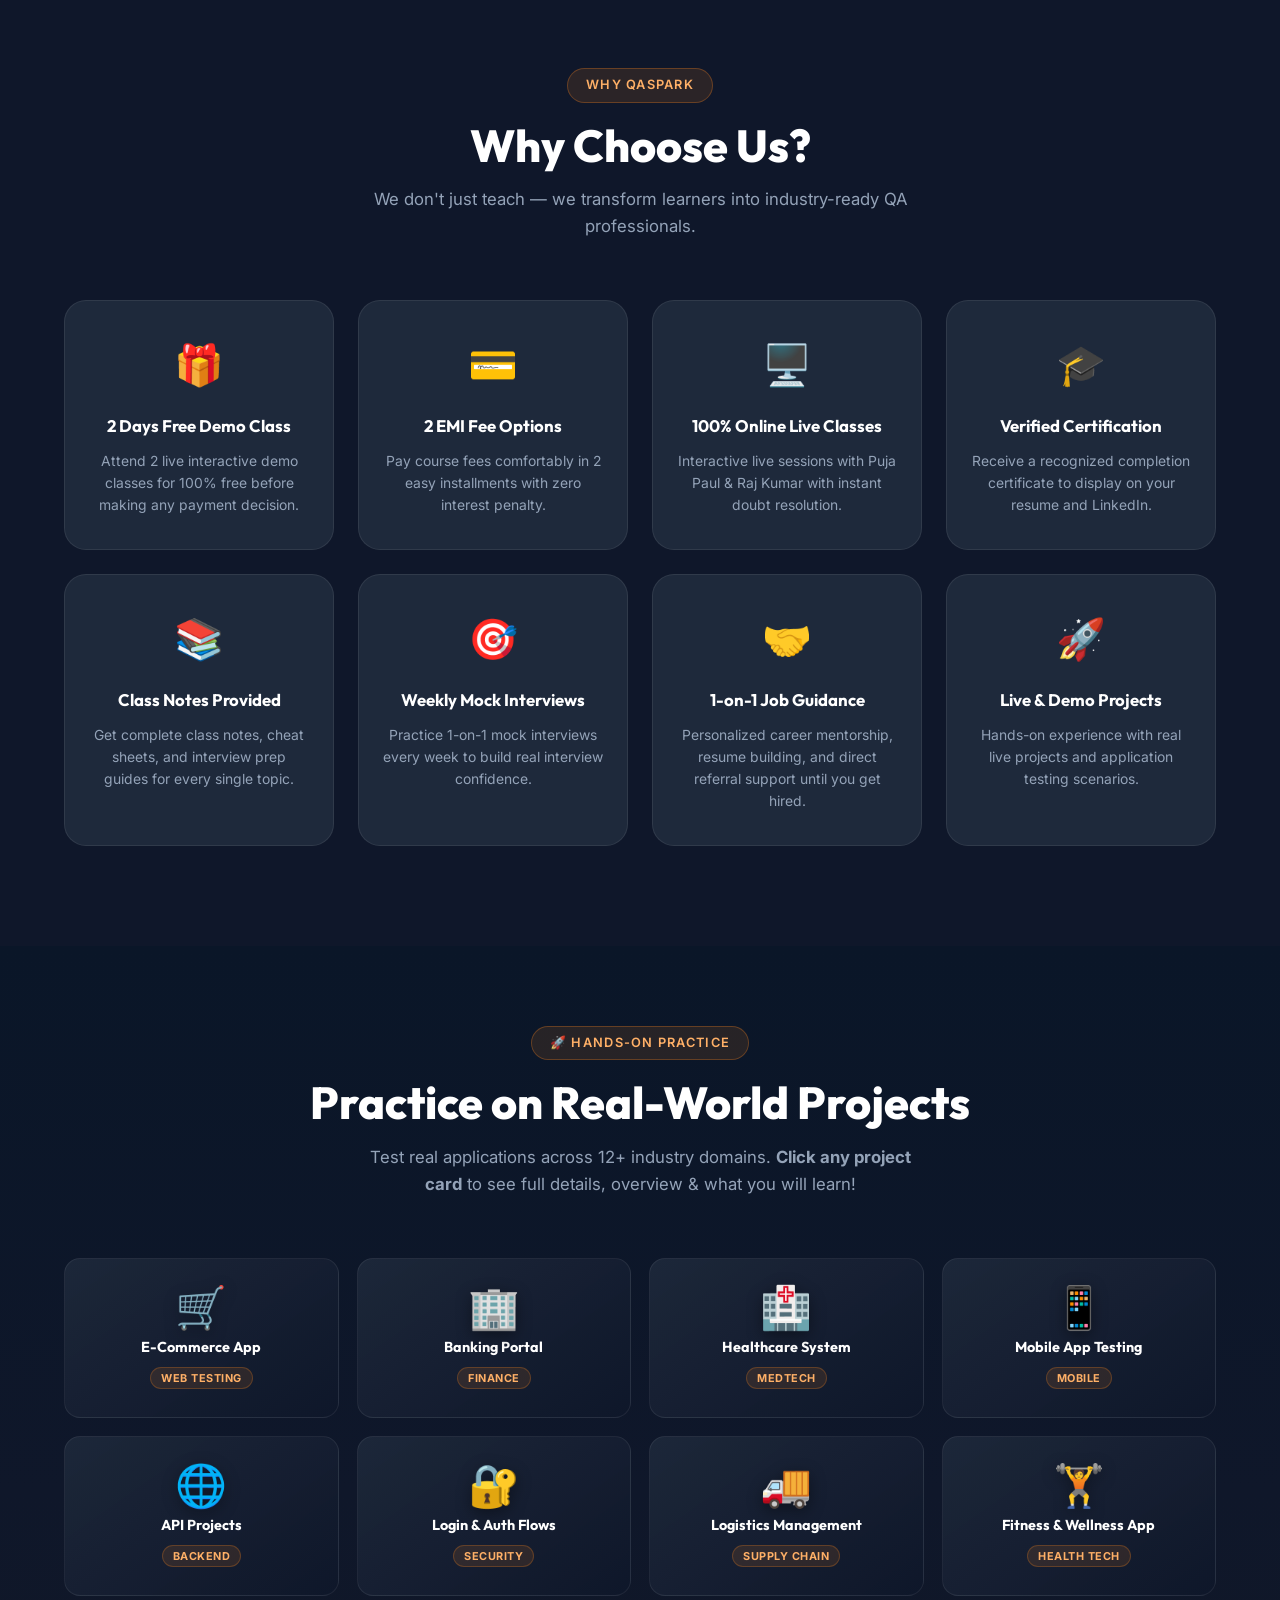
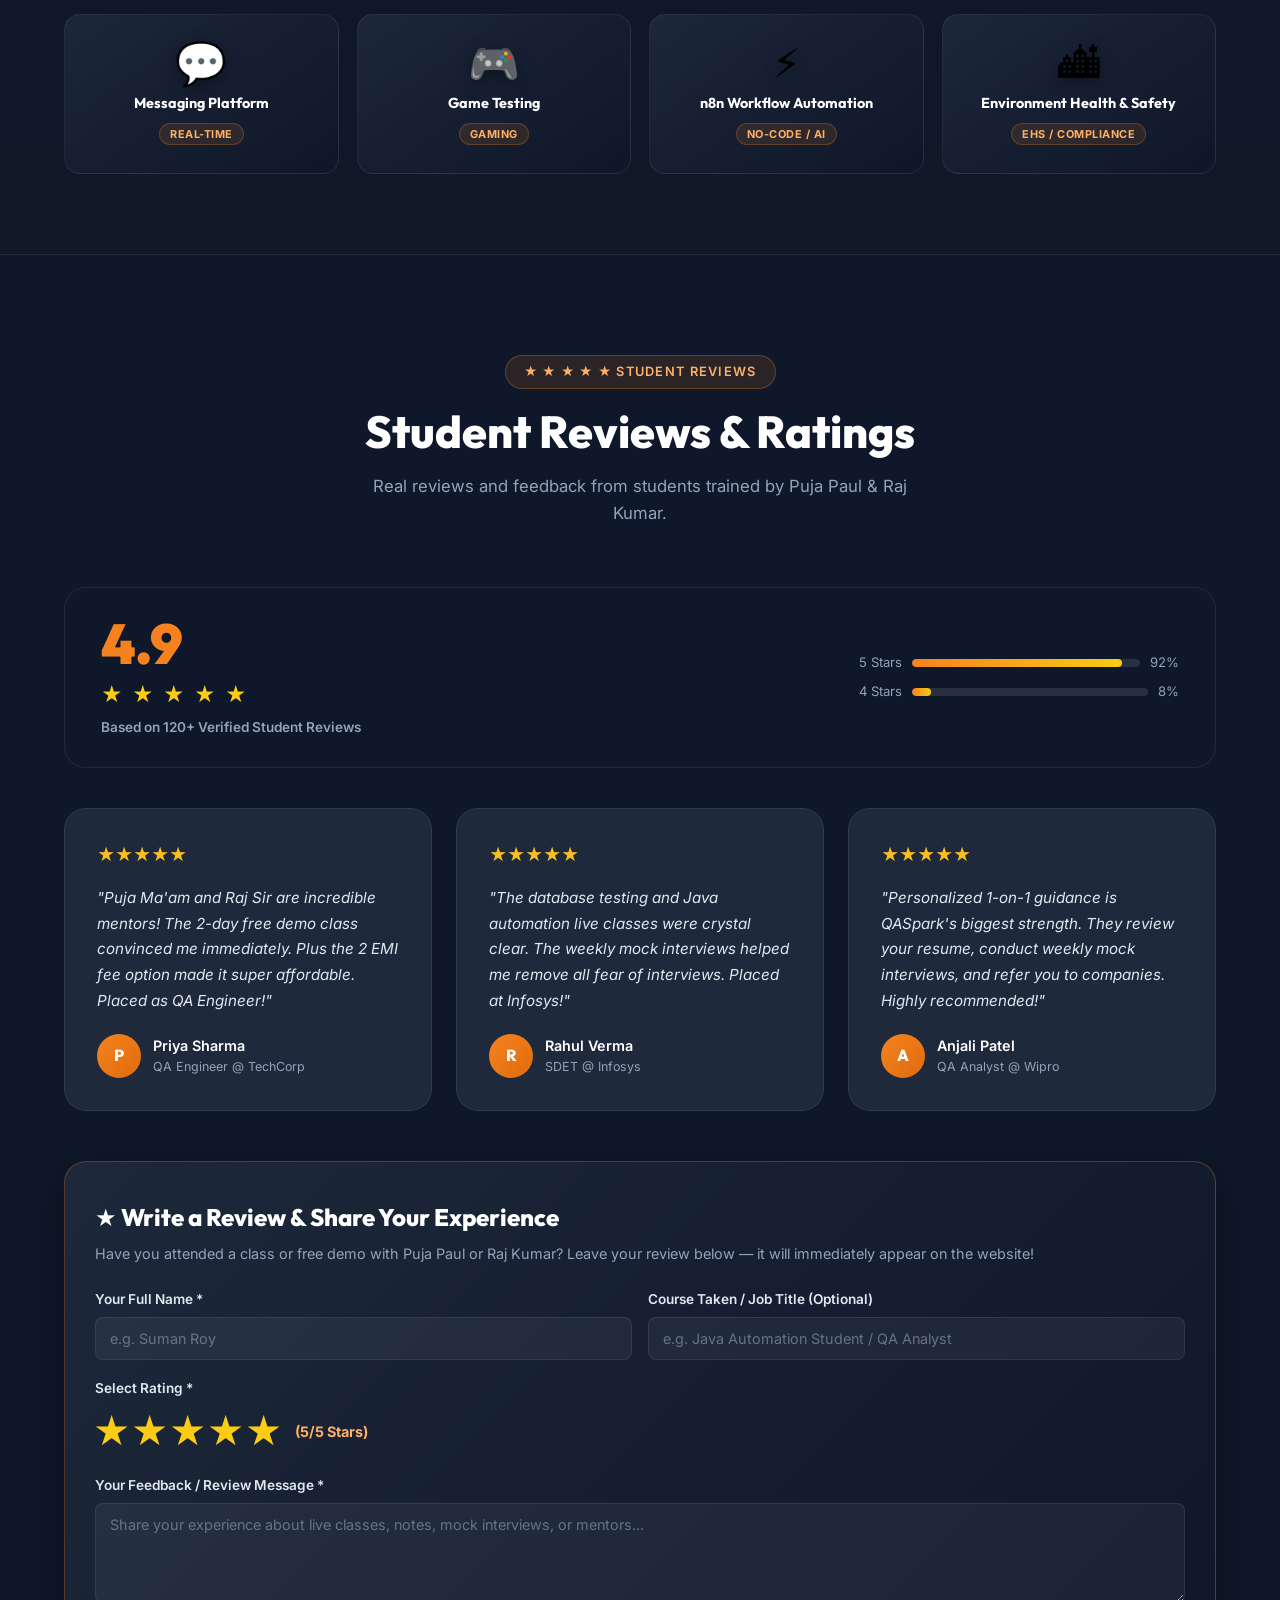
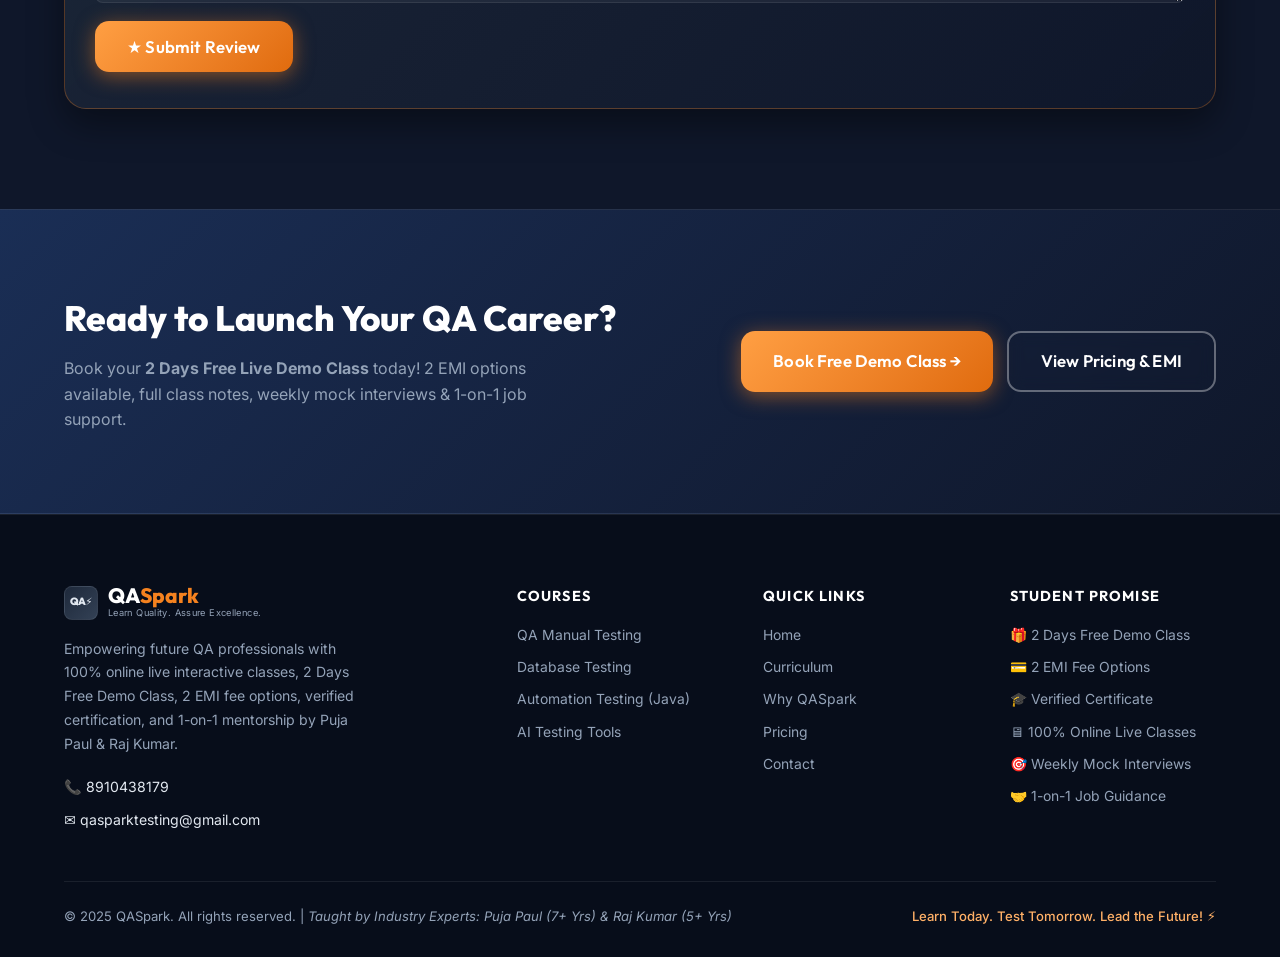
==== commit f720bee5: "fix: clean script.js duplicates, sync all files to Spring Boot static/templates, add Playwright to a" ====
--- a/index.html
+++ b/index.html
@@ -225,84 +225,111 @@
   <!-- PROJECT MODAL OVERLAY -->
   <div id="project-modal" class="project-modal-overlay" role="dialog" aria-modal="true" aria-labelledby="modal-title" hidden>
     <div class="project-modal-box">
-      <button class="modal-close-btn" id="modal-close-btn" aria-label="Close project details">&times;</button>
-      <div class="modal-icon" id="modal-icon"></div>
-      <h3 id="modal-title"></h3>
-      <p class="modal-category" id="modal-category"></p>
-      <p class="modal-desc" id="modal-desc"></p>
-      <div class="modal-skills" id="modal-skills"></div>
-      <a href="contact.html" class="btn btn-orange" style="margin-top:20px;">Enroll &amp; Practice This Project &#8594;</a>
+      <button class="modal-close-btn" id="modal-close-btn" aria-label="Close">&times;</button>
+      <div class="modal-header-row">
+        <div class="modal-icon" id="modal-icon"></div>
+        <div class="modal-header-text">
+          <div class="modal-category" id="modal-category"></div>
+          <h3 id="modal-title"></h3>
+        </div>
+      </div>
+      <div class="modal-divider"></div>
+      <div class="modal-section">
+        <h4 class="modal-section-title">&#128221; Project Overview</h4>
+        <p class="modal-desc" id="modal-desc"></p>
+      </div>
+      <div class="modal-section">
+        <h4 class="modal-section-title">&#127891; What You Will Practice</h4>
+        <ul class="modal-learn-list" id="modal-learn"></ul>
+      </div>
+      <div class="modal-section">
+        <h4 class="modal-section-title">&#128295; Tools &amp; Technologies Used</h4>
+        <div class="modal-skills" id="modal-skills"></div>
+      </div>
+      <a href="contact.html" class="btn btn-orange modal-enroll-btn">Enroll &amp; Practice This Project &#8594;</a>
     </div>
   </div>
 
-  <!-- PROJECTS SECTION - EXPANDED CLICKABLE GRID -->
+  <!-- PROJECTS SECTION -->
   <section class="projects-section-full" id="projects" aria-labelledby="projects-heading">
     <div class="container">
       <div class="section-header reveal">
         <span class="section-badge">&#128640; Hands-On Practice</span>
         <h2 id="projects-heading">Practice on Real-World Projects</h2>
-        <p>Gain industry experience by testing real applications across 12+ domains. Click any project to learn more!</p>
+        <p>Test real applications across 12+ industry domains. <strong>Click any project card</strong> to see full details, overview &amp; what you will learn!</p>
       </div>
       <div class="projects-grid reveal">
-        <button class="project-card-btn" data-project="ecommerce" aria-label="E-Commerce App project details">
+        <button class="project-card-btn" data-project="ecommerce">
           <div class="project-card-icon">&#128722;</div>
           <div class="project-card-name">E-Commerce App</div>
           <div class="project-card-tag">Web Testing</div>
-        </button>
-        <button class="project-card-btn" data-project="banking" aria-label="Banking Portal project details">
+          <div class="project-card-hint">Click to view details</div>
+        </button>
+        <button class="project-card-btn" data-project="banking">
           <div class="project-card-icon">&#127970;</div>
           <div class="project-card-name">Banking Portal</div>
           <div class="project-card-tag">Finance</div>
-        </button>
-        <button class="project-card-btn" data-project="healthcare" aria-label="Healthcare System project details">
+          <div class="project-card-hint">Click to view details</div>
+        </button>
+        <button class="project-card-btn" data-project="healthcare">
           <div class="project-card-icon">&#127973;</div>
           <div class="project-card-name">Healthcare System</div>
           <div class="project-card-tag">MedTech</div>
-        </button>
-        <button class="project-card-btn" data-project="mobile" aria-label="Mobile App Testing project details">
+          <div class="project-card-hint">Click to view details</div>
+        </button>
+        <button class="project-card-btn" data-project="mobile">
           <div class="project-card-icon">&#128241;</div>
           <div class="project-card-name">Mobile App Testing</div>
           <div class="project-card-tag">Mobile</div>
-        </button>
-        <button class="project-card-btn" data-project="api" aria-label="API Projects project details">
+          <div class="project-card-hint">Click to view details</div>
+        </button>
+        <button class="project-card-btn" data-project="api">
           <div class="project-card-icon">&#127760;</div>
           <div class="project-card-name">API Projects</div>
           <div class="project-card-tag">Backend</div>
-        </button>
-        <button class="project-card-btn" data-project="auth" aria-label="Login and Auth Flows project details">
+          <div class="project-card-hint">Click to view details</div>
+        </button>
+        <button class="project-card-btn" data-project="auth">
           <div class="project-card-icon">&#128272;</div>
           <div class="project-card-name">Login &amp; Auth Flows</div>
           <div class="project-card-tag">Security</div>
-        </button>
-        <button class="project-card-btn" data-project="logistics" aria-label="Logistics Management project details">
+          <div class="project-card-hint">Click to view details</div>
+        </button>
+        <button class="project-card-btn" data-project="logistics">
           <div class="project-card-icon">&#128666;</div>
           <div class="project-card-name">Logistics Management</div>
           <div class="project-card-tag">Supply Chain</div>
-        </button>
-        <button class="project-card-btn" data-project="fitness" aria-label="Fitness App project details">
+          <div class="project-card-hint">Click to view details</div>
+        </button>
+        <button class="project-card-btn" data-project="fitness">
           <div class="project-card-icon">&#127947;</div>
           <div class="project-card-name">Fitness &amp; Wellness App</div>
           <div class="project-card-tag">Health Tech</div>
-        </button>
-        <button class="project-card-btn" data-project="messaging" aria-label="Messaging Platform project details">
+          <div class="project-card-hint">Click to view details</div>
+        </button>
+        <button class="project-card-btn" data-project="messaging">
           <div class="project-card-icon">&#128172;</div>
           <div class="project-card-name">Messaging Platform</div>
           <div class="project-card-tag">Real-Time</div>
-        </button>
-        <button class="project-card-btn" data-project="game" aria-label="Game Testing project details">
+          <div class="project-card-hint">Click to view details</div>
+        </button>
+        <button class="project-card-btn" data-project="game">
           <div class="project-card-icon">&#127918;</div>
           <div class="project-card-name">Game Testing</div>
           <div class="project-card-tag">Gaming</div>
-        </button>
-        <button class="project-card-btn" data-project="n8n" aria-label="n8n Workflow Automation project details">
+          <div class="project-card-hint">Click to view details</div>
+        </button>
+        <button class="project-card-btn" data-project="n8n">
           <div class="project-card-icon">&#9889;</div>
           <div class="project-card-name">n8n Workflow Automation</div>
           <div class="project-card-tag">No-Code / AI</div>
-        </button>
-        <button class="project-card-btn" data-project="ehs" aria-label="Environment Health and Safety project details">
-          <div class="project-card-icon">&#127961;&#65039;</div>
+          <div class="project-card-hint">Click to view details</div>
+        </button>
+        <button class="project-card-btn" data-project="ehs">
+          <div class="project-card-icon">&#127961;</div>
           <div class="project-card-name">Environment Health &amp; Safety</div>
           <div class="project-card-tag">EHS / Compliance</div>
+          <div class="project-card-hint">Click to view details</div>
         </button>
       </div>
     </div>
--- a/style.css
+++ b/style.css
@@ -1354,63 +1354,56 @@
    ============================ */
 .projects-section-full {
   padding: 80px 0;
-  background: linear-gradient(180deg, #0f172a 0%, #111827 100%);
+  background: linear-gradient(180deg, #0a1628 0%, #0f172a 60%, #111827 100%);
   border-bottom: 1px solid var(--border);
 }
 .projects-grid {
   display: grid;
-  grid-template-columns: repeat(auto-fill, minmax(180px, 1fr));
-  gap: 16px;
-  margin-top: 40px;
+  grid-template-columns: repeat(4, 1fr);
+  gap: 18px;
+  margin-top: 44px;
+  width: 100%;
 }
 .project-card-btn {
-  background: var(--navy-card);
-  border: 1px solid var(--border);
-  border-radius: var(--radius-lg);
-  padding: 24px 16px;
+  background: linear-gradient(145deg, rgba(30,41,59,0.9), rgba(15,23,42,0.95));
+  border: 1.5px solid rgba(255,255,255,0.07);
+  border-radius: 16px;
+  padding: 28px 16px 18px;
   cursor: pointer;
   display: flex;
   flex-direction: column;
   align-items: center;
   gap: 10px;
   text-align: center;
-  transition: transform 0.25s ease, border-color 0.25s ease, box-shadow 0.25s ease;
+  transition: transform 0.28s ease, border-color 0.28s ease, box-shadow 0.28s ease, background 0.28s ease;
   position: relative;
-  overflow: hidden;
-}
-.project-card-btn::after {
-  content: '&#128269; Click for Details';
-  position: absolute;
-  bottom: 0; left: 0; right: 0;
-  background: linear-gradient(135deg, var(--orange), #d96f12);
-  color: #fff;
-  font-size: 0.75rem;
-  font-weight: 700;
-  padding: 6px;
-  transform: translateY(100%);
-  transition: transform 0.25s ease;
+  width: 100%;
+  min-height: 160px;
 }
 .project-card-btn:hover {
-  transform: translateY(-6px);
+  transform: translateY(-8px);
   border-color: var(--orange);
-  box-shadow: 0 12px 30px rgba(245, 130, 31, 0.25);
-}
-.project-card-btn:hover::after {
-  transform: translateY(0);
+  background: linear-gradient(145deg, rgba(245,130,31,0.08), rgba(15,23,42,0.98));
+  box-shadow: 0 16px 40px rgba(245, 130, 31, 0.22), 0 0 0 1px rgba(245,130,31,0.25);
+}
+.project-card-btn:focus-visible {
+  outline: 2px solid var(--orange);
+  outline-offset: 3px;
 }
 .project-card-icon {
-  font-size: 2.4rem;
+  font-size: 2.6rem;
   line-height: 1;
+  filter: drop-shadow(0 4px 8px rgba(0,0,0,0.4));
 }
 .project-card-name {
   font-family: var(--font-display);
-  font-size: 0.95rem;
+  font-size: 0.9rem;
   font-weight: 700;
   color: var(--white);
   line-height: 1.3;
 }
 .project-card-tag {
-  font-size: 0.72rem;
+  font-size: 0.68rem;
   font-weight: 700;
   color: var(--orange-lt);
   background: rgba(245, 130, 31, 0.12);
@@ -1420,6 +1413,22 @@
   letter-spacing: 0.5px;
   text-transform: uppercase;
 }
+.project-card-hint {
+  font-size: 0.7rem;
+  color: rgba(255,255,255,0.3);
+  font-style: italic;
+  opacity: 0;
+  transition: opacity 0.2s ease;
+  position: absolute;
+  bottom: 10px;
+  left: 0;
+  right: 0;
+  text-align: center;
+}
+.project-card-btn:hover .project-card-hint {
+  opacity: 1;
+  color: var(--orange-lt);
+}
 
 /* ============================
    PROJECT MODAL
@@ -1427,104 +1436,180 @@
 .project-modal-overlay {
   position: fixed;
   inset: 0;
-  background: rgba(0, 0, 0, 0.75);
-  backdrop-filter: blur(8px);
-  -webkit-backdrop-filter: blur(8px);
+  background: rgba(0, 0, 0, 0.8);
+  backdrop-filter: blur(10px);
+  -webkit-backdrop-filter: blur(10px);
   z-index: 9999;
   display: flex;
   align-items: center;
   justify-content: center;
-  padding: 20px;
-  animation: modalFadeIn 0.25s ease;
-}
-.project-modal-overlay[hidden] { display: none; }
+  padding: 16px;
+  animation: modalFadeIn 0.2s ease;
+  overflow-y: auto;
+}
+.project-modal-overlay[hidden] { display: none !important; }
 @keyframes modalFadeIn {
   from { opacity: 0; }
   to { opacity: 1; }
 }
 .project-modal-box {
-  background: linear-gradient(135deg, #1e293b, #0f172a);
-  border: 1px solid rgba(245, 130, 31, 0.4);
-  border-radius: var(--radius-lg);
-  padding: 40px 36px;
-  max-width: 520px;
+  background: linear-gradient(160deg, #1a2744, #0f172a 60%);
+  border: 1px solid rgba(245, 130, 31, 0.35);
+  border-radius: 20px;
+  padding: 36px 32px 28px;
+  max-width: 560px;
   width: 100%;
   position: relative;
-  text-align: center;
-  box-shadow: 0 25px 60px rgba(0, 0, 0, 0.7), 0 0 0 1px rgba(245, 130, 31, 0.1);
-  animation: modalSlideUp 0.3s cubic-bezier(0.34, 1.56, 0.64, 1);
+  box-shadow: 0 30px 80px rgba(0,0,0,0.7), 0 0 0 1px rgba(245,130,31,0.08);
+  animation: modalSlideUp 0.32s cubic-bezier(0.34, 1.56, 0.64, 1);
+  margin: auto;
 }
 @keyframes modalSlideUp {
-  from { transform: translateY(30px) scale(0.95); opacity: 0; }
+  from { transform: translateY(40px) scale(0.93); opacity: 0; }
   to { transform: translateY(0) scale(1); opacity: 1; }
 }
 .modal-close-btn {
   position: absolute;
   top: 14px; right: 14px;
-  background: rgba(255, 255, 255, 0.07);
-  border: 1px solid var(--border);
-  color: var(--muted);
-  width: 34px; height: 34px;
+  background: rgba(255,255,255,0.06);
+  border: 1px solid rgba(255,255,255,0.1);
+  color: rgba(255,255,255,0.6);
+  width: 36px; height: 36px;
   border-radius: 50%;
-  font-size: 1.3rem;
+  font-size: 1.4rem;
+  line-height: 1;
   cursor: pointer;
-  transition: all var(--transition);
+  transition: all 0.2s ease;
   display: flex;
   align-items: center;
   justify-content: center;
 }
 .modal-close-btn:hover {
   background: var(--orange);
-  color: var(--white);
+  color: #fff;
   border-color: var(--orange);
-}
-#modal-icon {
-  font-size: 3.5rem;
-  margin-bottom: 14px;
+  transform: rotate(90deg);
+}
+.modal-header-row {
+  display: flex;
+  align-items: center;
+  gap: 16px;
+  margin-bottom: 4px;
+}
+.modal-icon {
+  font-size: 3.2rem;
   line-height: 1;
-}
-.project-modal-box h3 {
-  font-family: var(--font-display);
-  font-size: 1.6rem;
+  flex-shrink: 0;
+  filter: drop-shadow(0 6px 14px rgba(0,0,0,0.5));
+}
+.modal-header-text {
+  text-align: left;
+}
+.modal-header-text h3 {
+  font-family: var(--font-display);
+  font-size: 1.45rem;
   font-weight: 800;
   color: var(--white);
-  margin-bottom: 6px;
+  margin: 0;
+  line-height: 1.2;
 }
 .modal-category {
-  font-size: 0.8rem;
+  font-size: 0.75rem;
   font-weight: 700;
   color: var(--orange);
   text-transform: uppercase;
   letter-spacing: 1px;
-  margin-bottom: 14px;
+  margin-bottom: 4px;
+}
+.modal-divider {
+  height: 1px;
+  background: linear-gradient(90deg, transparent, rgba(245,130,31,0.4), transparent);
+  margin: 16px 0;
+}
+.modal-section {
+  margin-bottom: 16px;
+  text-align: left;
+}
+.modal-section-title {
+  font-family: var(--font-display);
+  font-size: 0.85rem;
+  font-weight: 700;
+  color: rgba(255,255,255,0.85);
+  text-transform: uppercase;
+  letter-spacing: 0.8px;
+  margin-bottom: 8px;
 }
 .modal-desc {
   color: var(--muted);
-  font-size: 0.92rem;
-  line-height: 1.7;
-  margin-bottom: 20px;
+  font-size: 0.88rem;
+  line-height: 1.75;
+  margin: 0;
+}
+.modal-learn-list {
+  list-style: none;
+  padding: 0;
+  margin: 0;
+  display: grid;
+  grid-template-columns: 1fr 1fr;
+  gap: 6px;
+}
+.modal-learn-list li {
+  color: rgba(255,255,255,0.75);
+  font-size: 0.83rem;
+  padding: 5px 10px;
+  background: rgba(255,255,255,0.04);
+  border: 1px solid rgba(255,255,255,0.06);
+  border-radius: 8px;
+  display: flex;
+  align-items: center;
+  gap: 6px;
+}
+.modal-learn-list li::before {
+  content: '→';
+  color: var(--orange);
+  font-weight: 700;
+  flex-shrink: 0;
 }
 .modal-skills {
   display: flex;
   flex-wrap: wrap;
   gap: 8px;
-  justify-content: center;
-  margin-bottom: 4px;
 }
 .modal-skills span {
   background: rgba(245, 130, 31, 0.1);
   border: 1px solid rgba(245, 130, 31, 0.3);
   color: var(--orange-lt);
-  padding: 4px 12px;
+  padding: 5px 12px;
   border-radius: 99px;
   font-size: 0.78rem;
   font-weight: 600;
 }
-
-@media (max-width: 480px) {
-  .projects-grid { grid-template-columns: repeat(auto-fill, minmax(140px, 1fr)); }
-  .project-modal-box { padding: 28px 20px; }
-}
+.modal-enroll-btn {
+  display: block;
+  margin-top: 20px;
+  text-align: center;
+  width: 100%;
+}
+
+/* Responsive Projects Grid */
+@media (max-width: 1024px) {
+  .projects-grid { grid-template-columns: repeat(3, 1fr); }
+}
+@media (max-width: 768px) {
+  .projects-grid { grid-template-columns: repeat(3, 1fr); gap: 12px; }
+  .project-card-btn { padding: 20px 10px 14px; min-height: 130px; }
+  .project-card-icon { font-size: 2rem; }
+  .project-card-name { font-size: 0.8rem; }
+}
+@media (max-width: 500px) {
+  .projects-grid { grid-template-columns: repeat(2, 1fr); gap: 10px; }
+  .project-modal-box { padding: 24px 18px 20px; }
+  .modal-learn-list { grid-template-columns: 1fr; }
+  .modal-header-row { flex-direction: column; text-align: center; }
+  .modal-header-text { text-align: center; }
+}
+
+
 
 
 
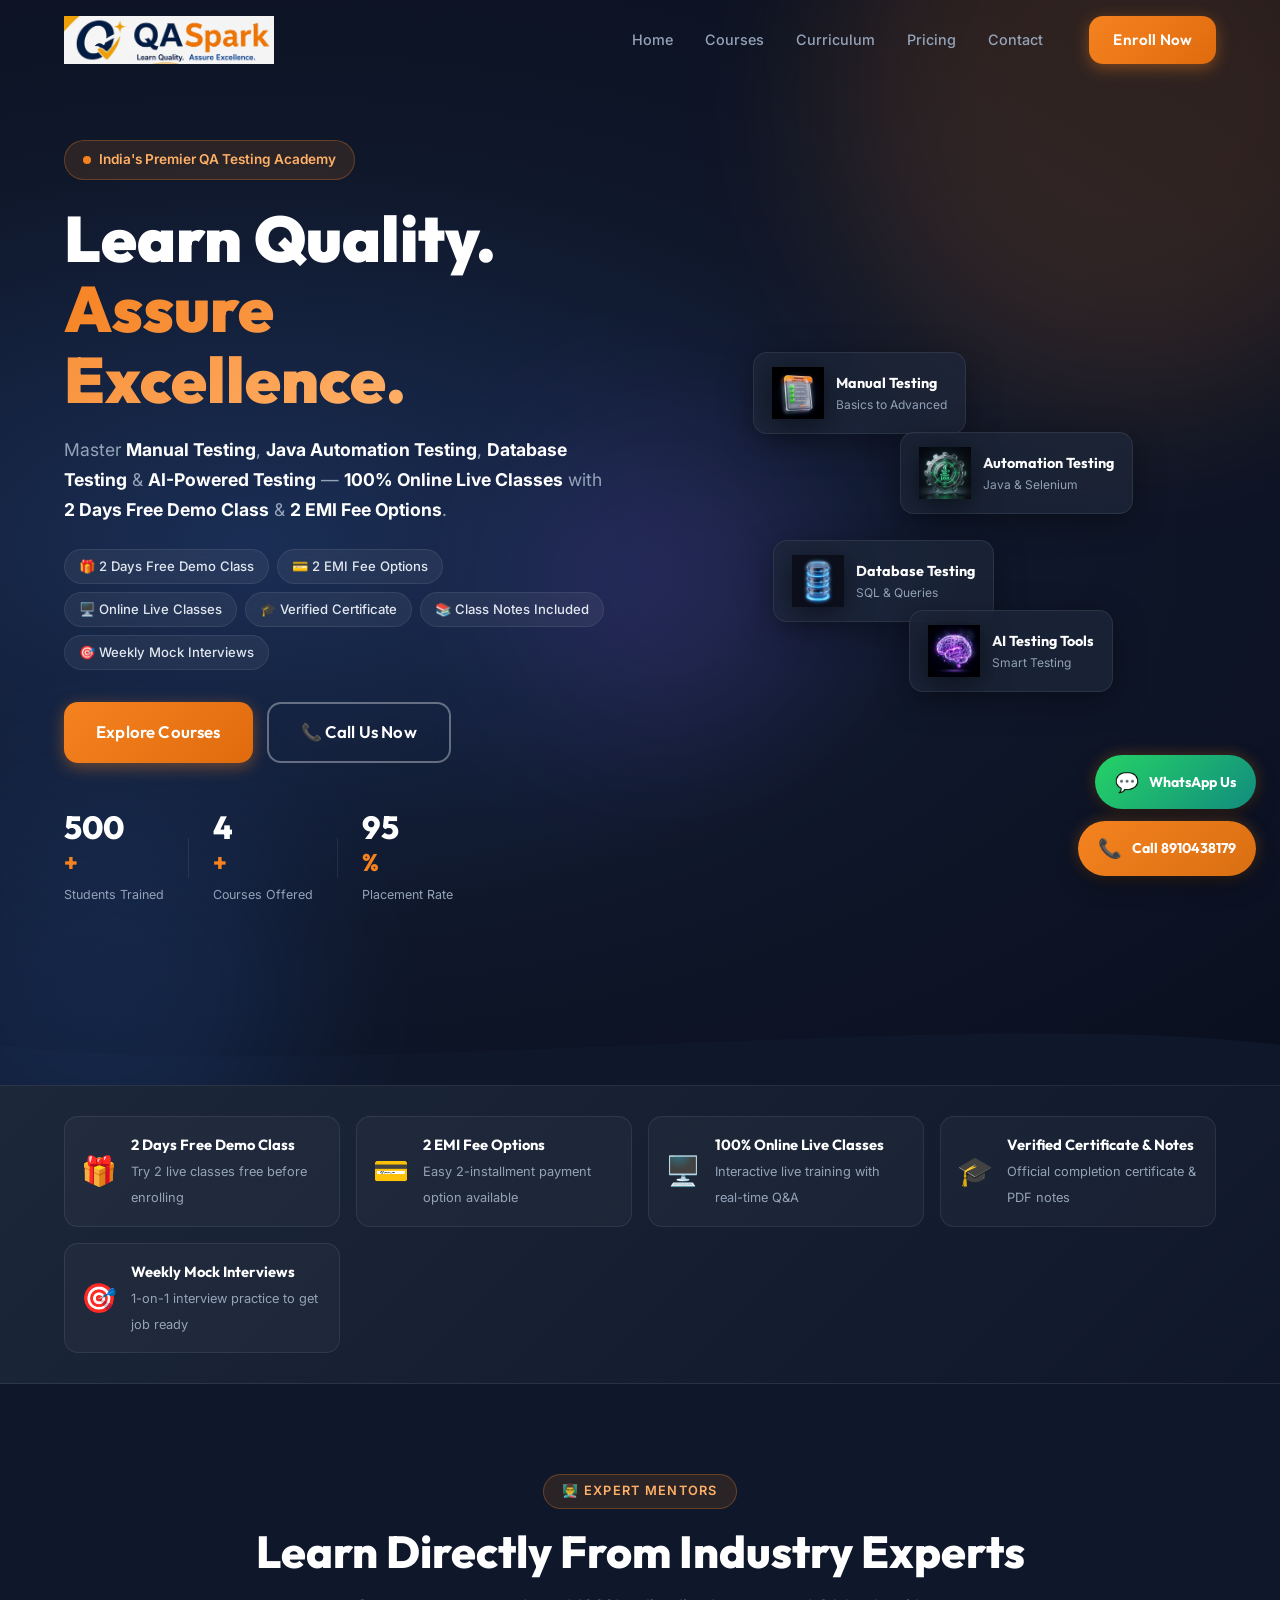
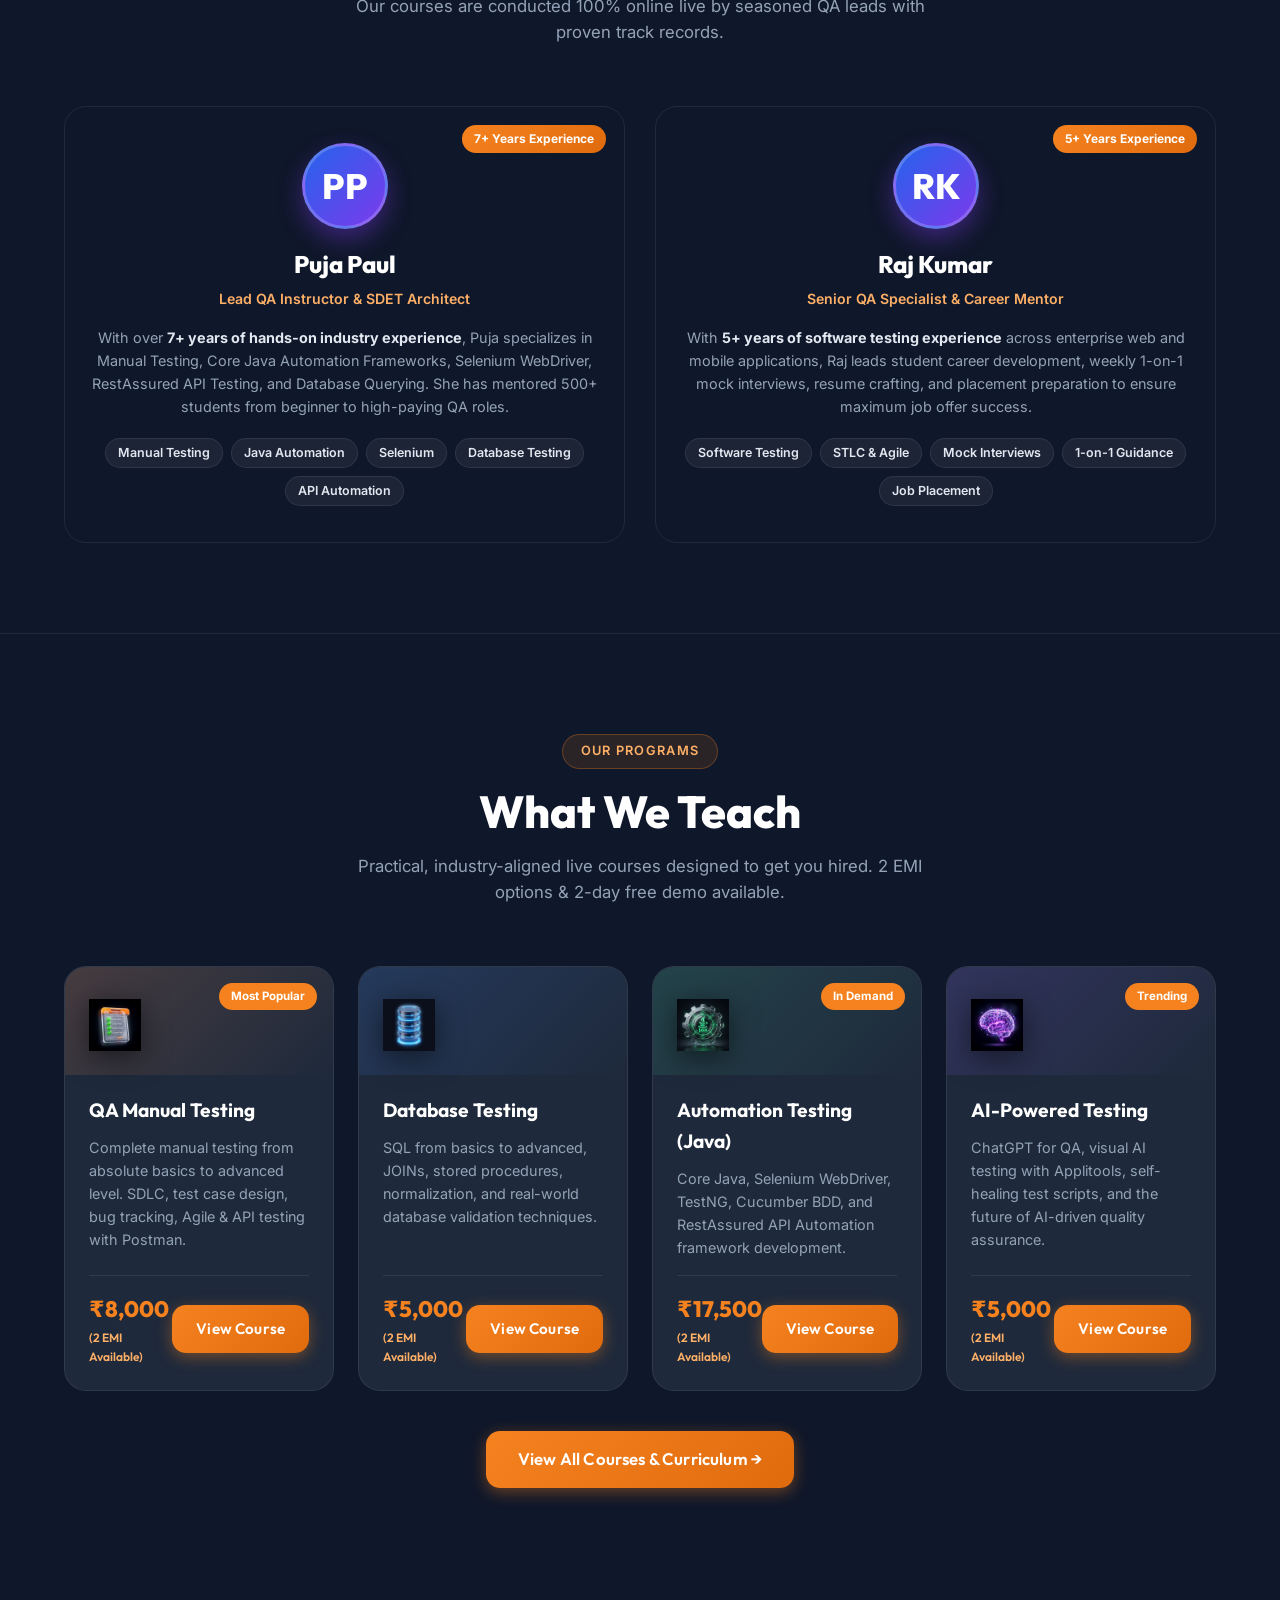
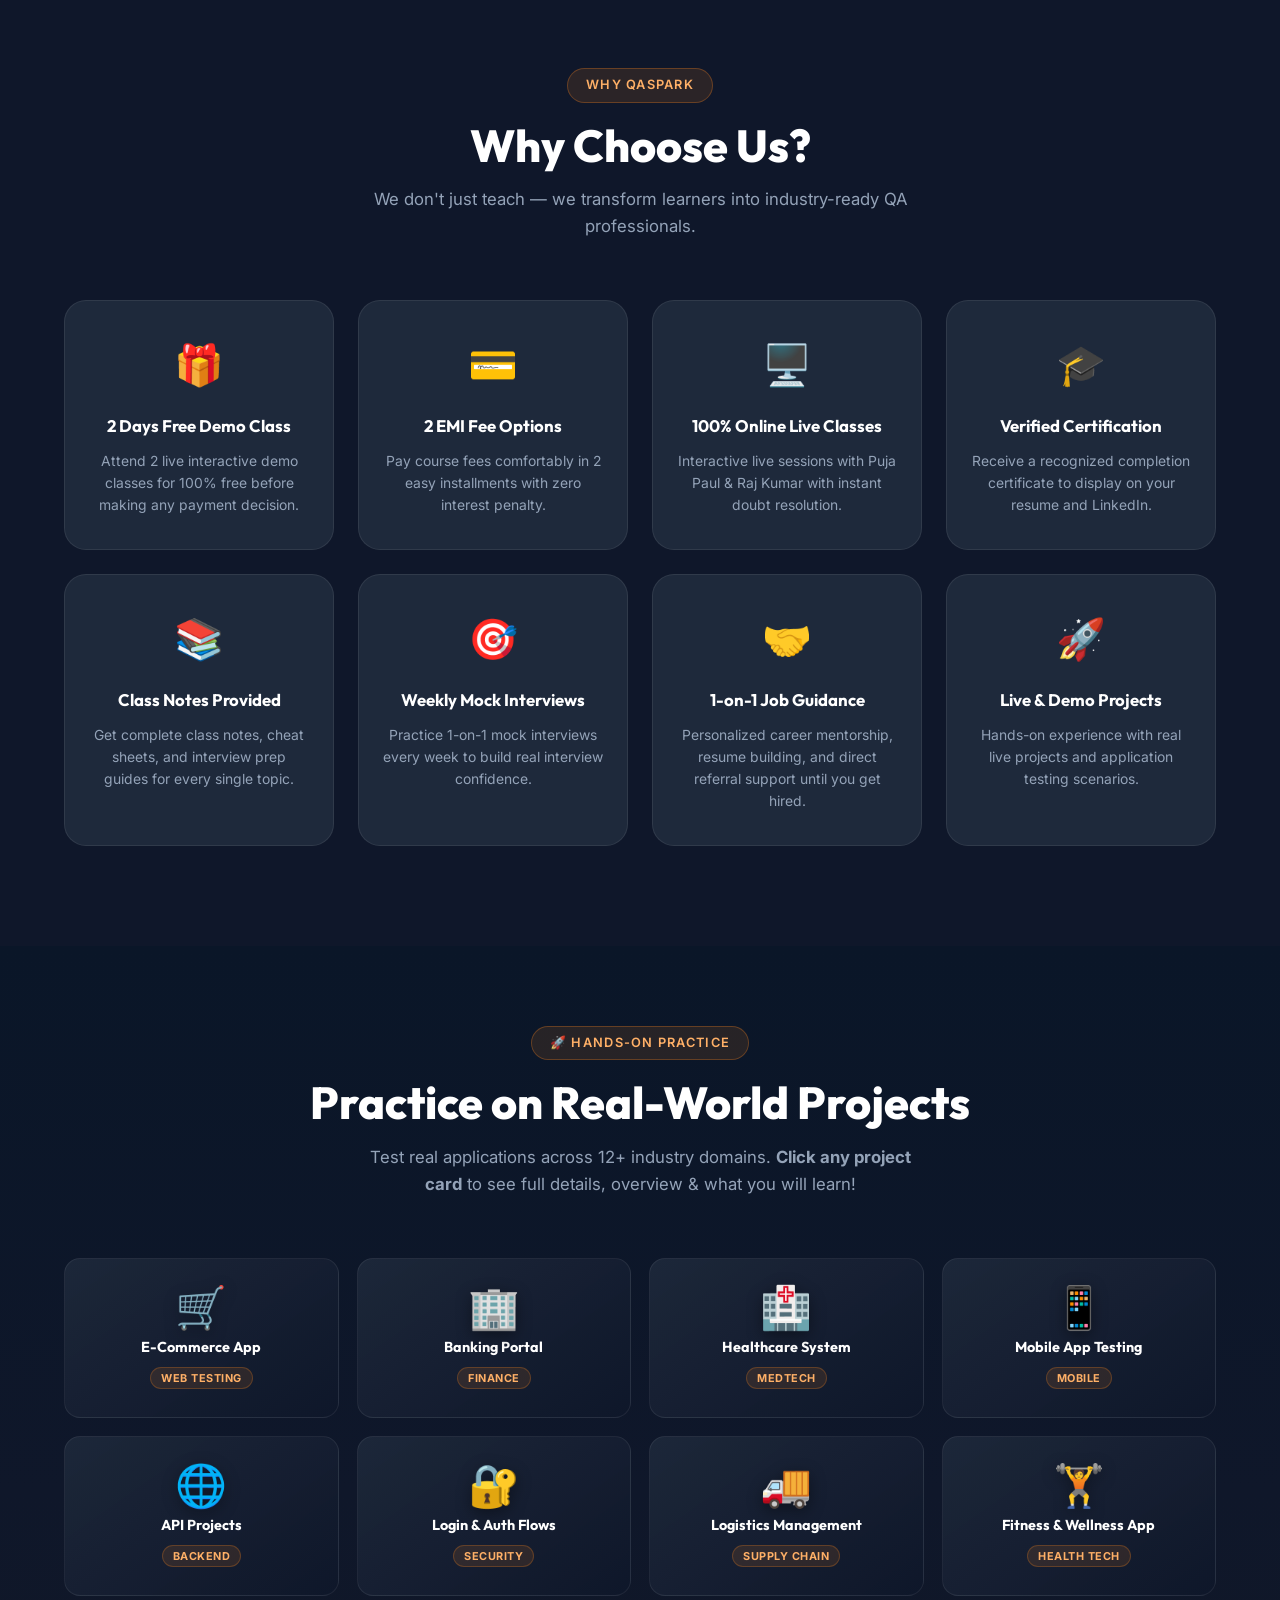
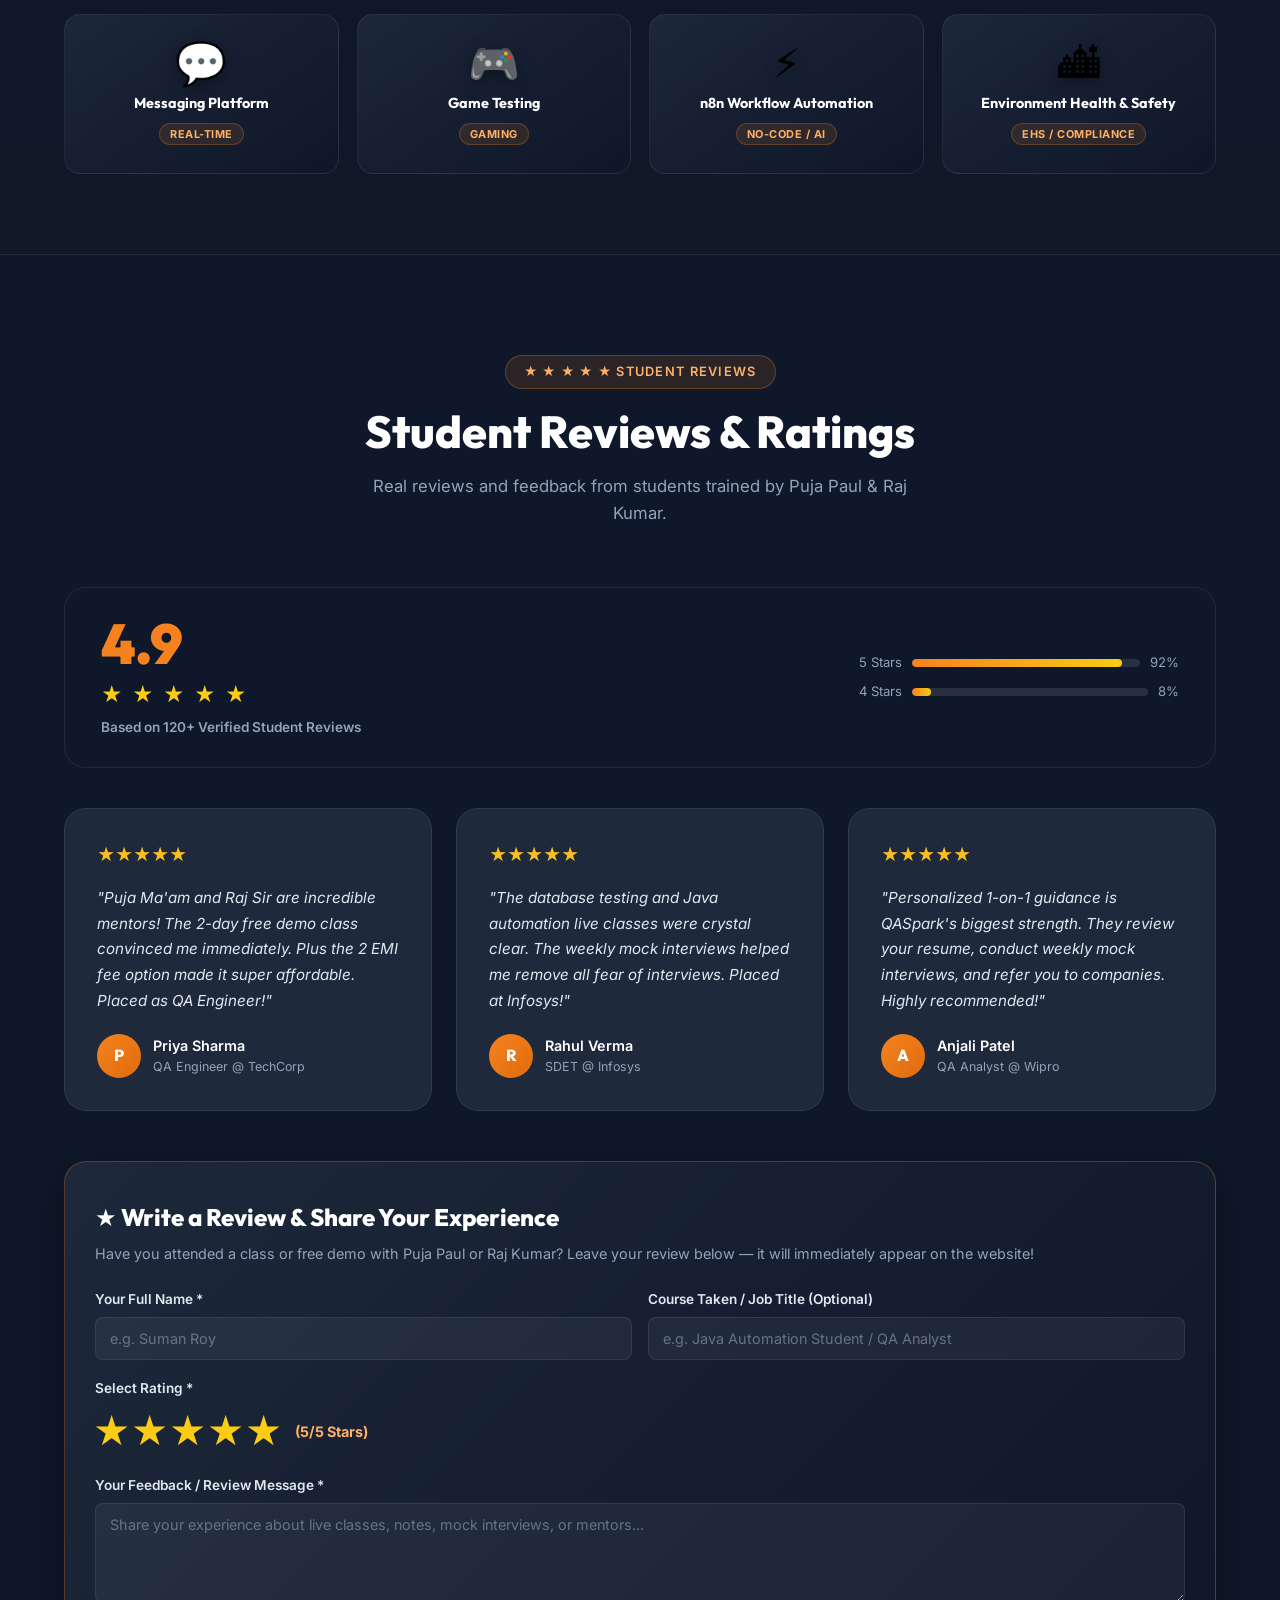
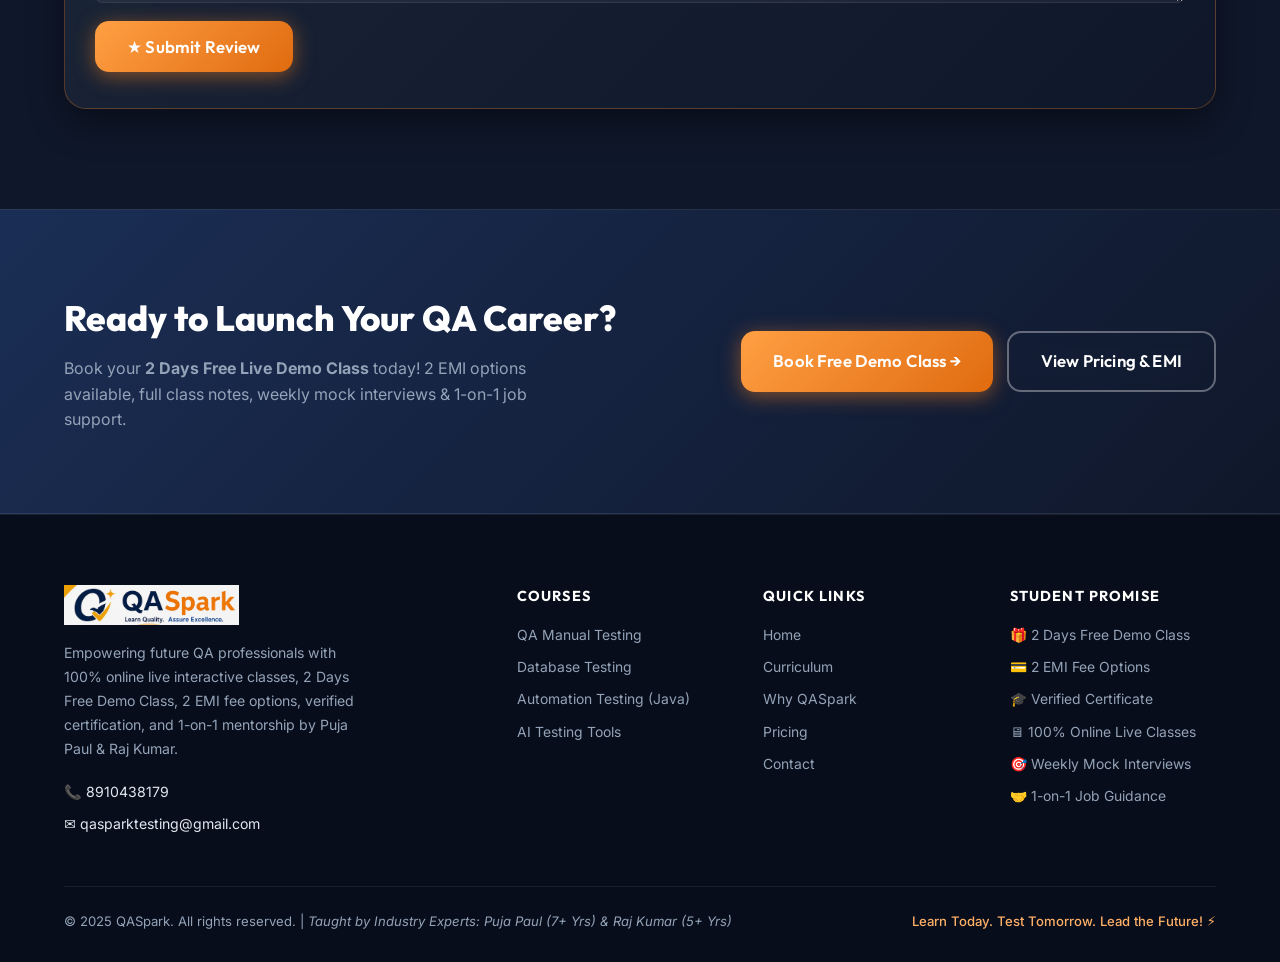
==== commit 5d76db8b: "Update logo to QASpark colored logo and fix favicon" ====
--- a/index.html
+++ b/index.html
@@ -4,6 +4,7 @@
   <meta charset="UTF-8" />
   <meta name="viewport" content="width=device-width, initial-scale=1.0" />
   <title>Home | QASpark</title>
+  <link rel="icon" type="image/png" href="images/favicon.png" />
   <meta name="description" content="QASpark offers 100% Online Live QA Courses with 2 Days Free Demo Class & 2 EMI Fee Installment Options. Taught by Puja Paul (7+ Yrs) & Raj Kumar (5+ Yrs)." />
   <link rel="preconnect" href="https://fonts.googleapis.com" />
   <link rel="preconnect" href="https://fonts.gstatic.com" crossorigin />
@@ -14,13 +15,7 @@
   <nav class="navbar" id="navbar" role="navigation" aria-label="Main navigation">
     <div class="container nav-inner">
       <a href="index.html" class="nav-logo" aria-label="QASpark Home">
-        <div class="logo-icon">
-          <span class="logo-q">Q</span><span class="logo-a">A</span><span class="logo-spark">&#9889;</span>
-        </div>
-        <div class="logo-text">
-          <span class="logo-name"><span class="qa">QA</span><span class="spark">Spark</span></span>
-          <span class="logo-subtitle">Learn Quality. Assure Excellence.</span>
-        </div>
+        <img src="images/qaspark_3d_logo.png" alt="QASpark Logo" style="height: 48px; width: auto;" />
       </a>
       <ul class="nav-links" role="list" id="nav-links">
         <li><a href="index.html" class="nav-link active" id="nav-home">Home</a></li>
@@ -432,8 +427,7 @@
       <div class="footer-grid">
         <div class="footer-brand">
           <div class="footer-logo">
-            <div class="logo-icon small"><span class="logo-q">Q</span><span class="logo-a">A</span><span class="logo-spark">&#9889;</span></div>
-            <div class="logo-text"><span class="logo-name"><span class="qa">QA</span><span class="spark">Spark</span></span><span class="logo-subtitle">Learn Quality. Assure Excellence.</span></div>
+            <img src="images/qaspark_3d_logo.png" alt="QASpark Logo" style="height: 40px; width: auto;" />
           </div>
           <p class="footer-desc">Empowering future QA professionals with 100% online live interactive classes, 2 Days Free Demo Class, 2 EMI fee options, verified certification, and 1-on-1 mentorship by Puja Paul &amp; Raj Kumar.</p>
           <div class="footer-contact-quick">
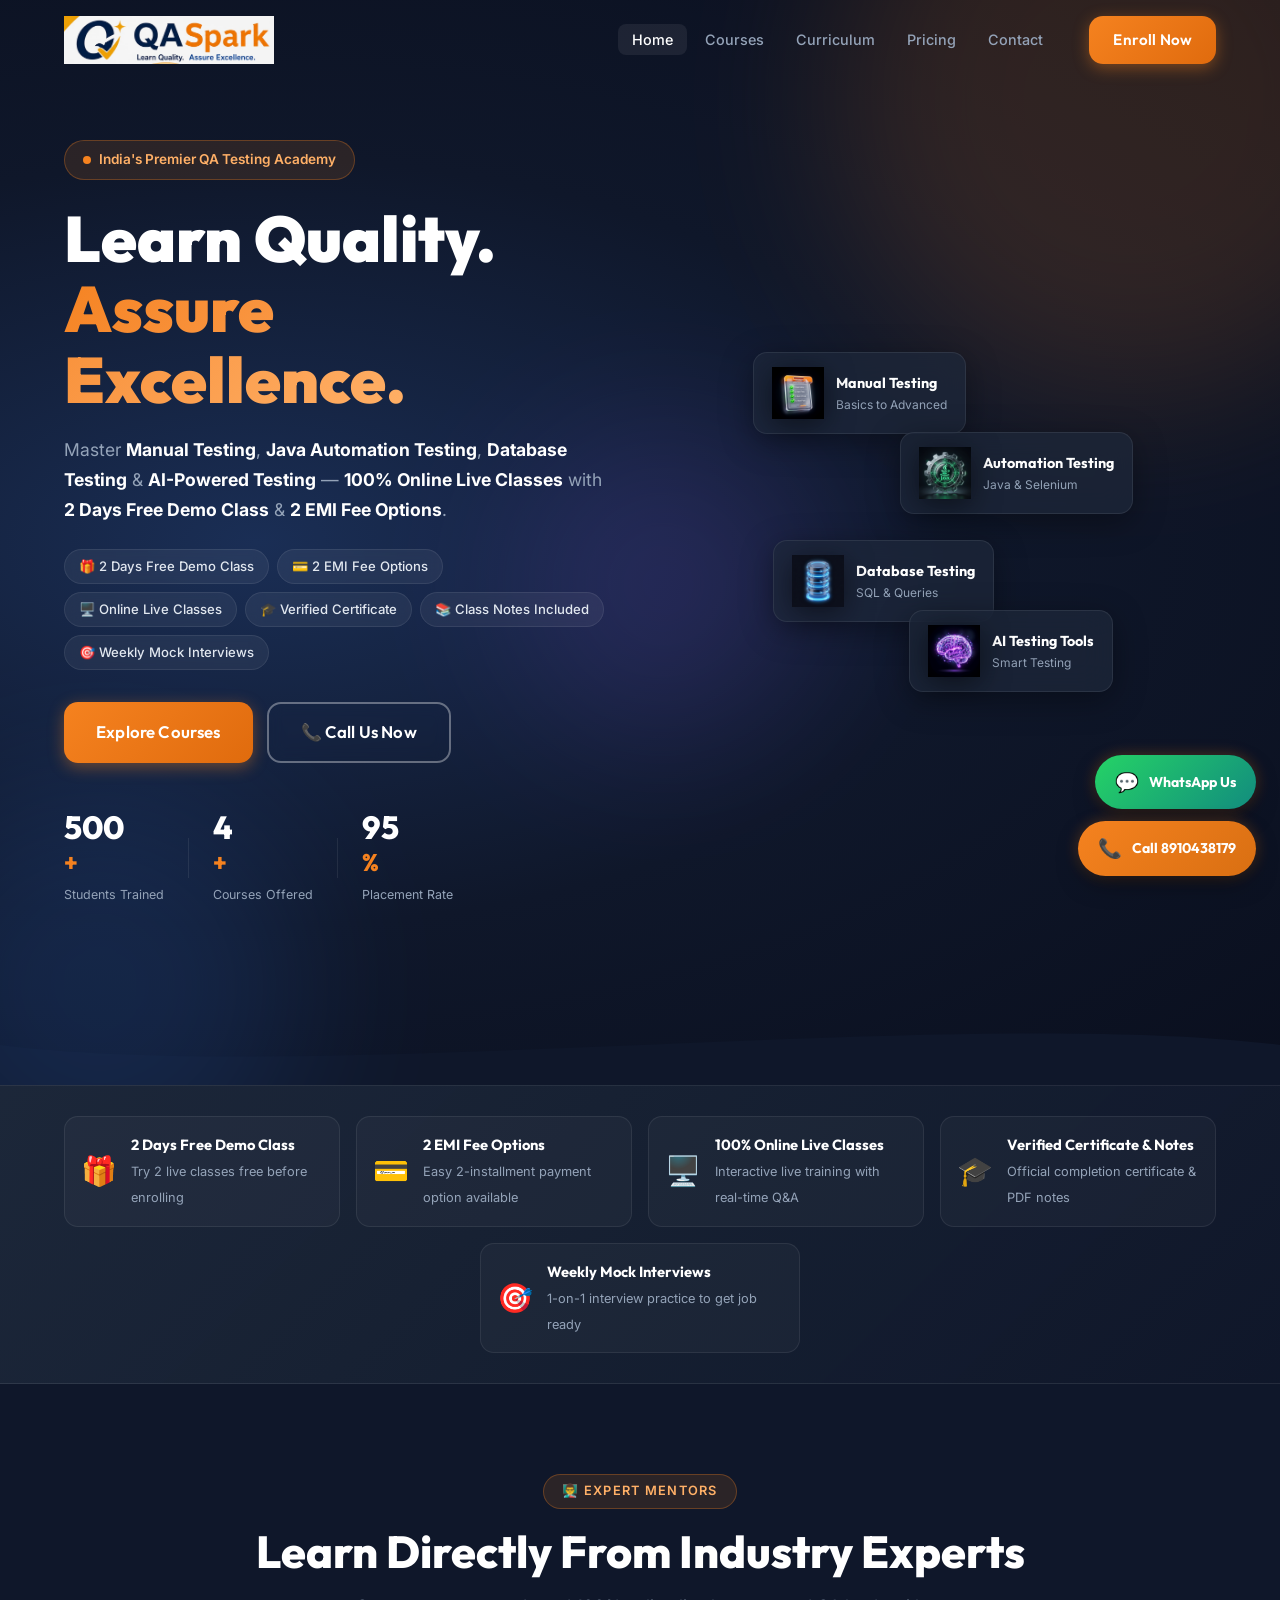
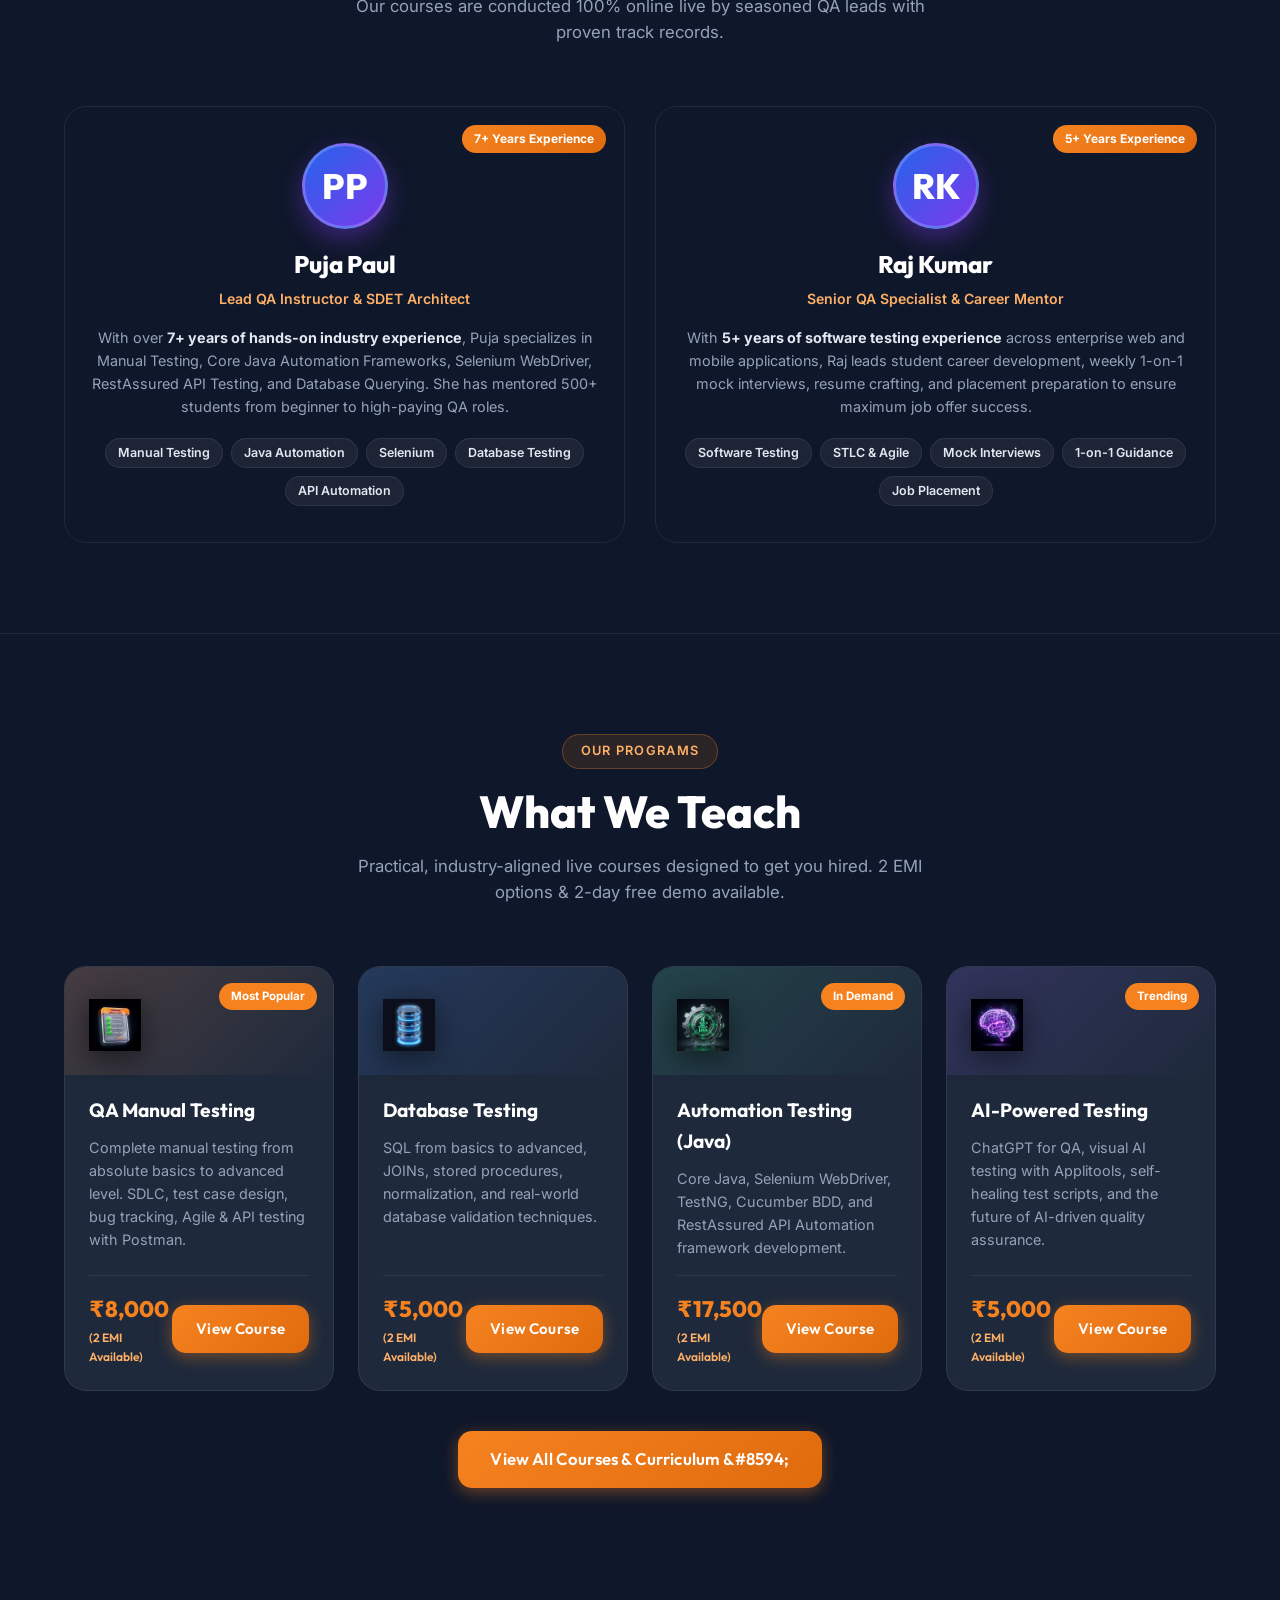
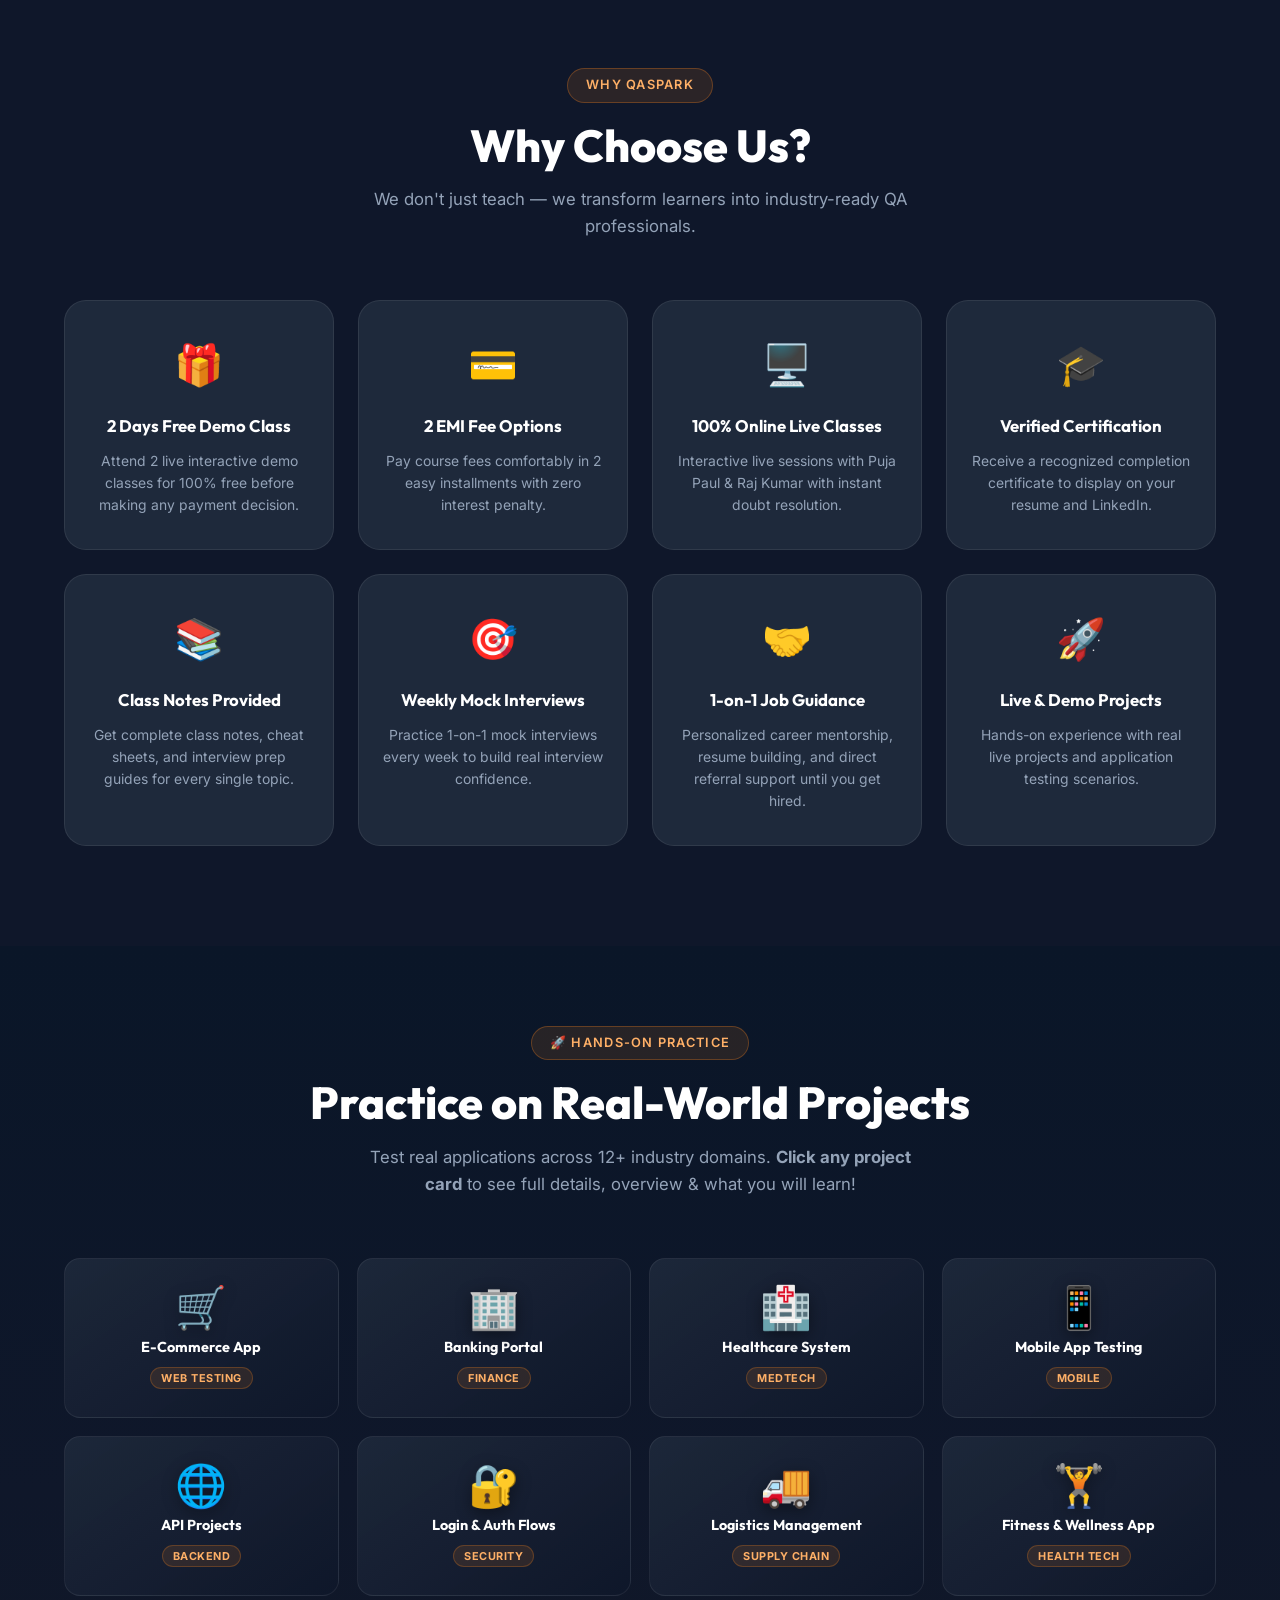
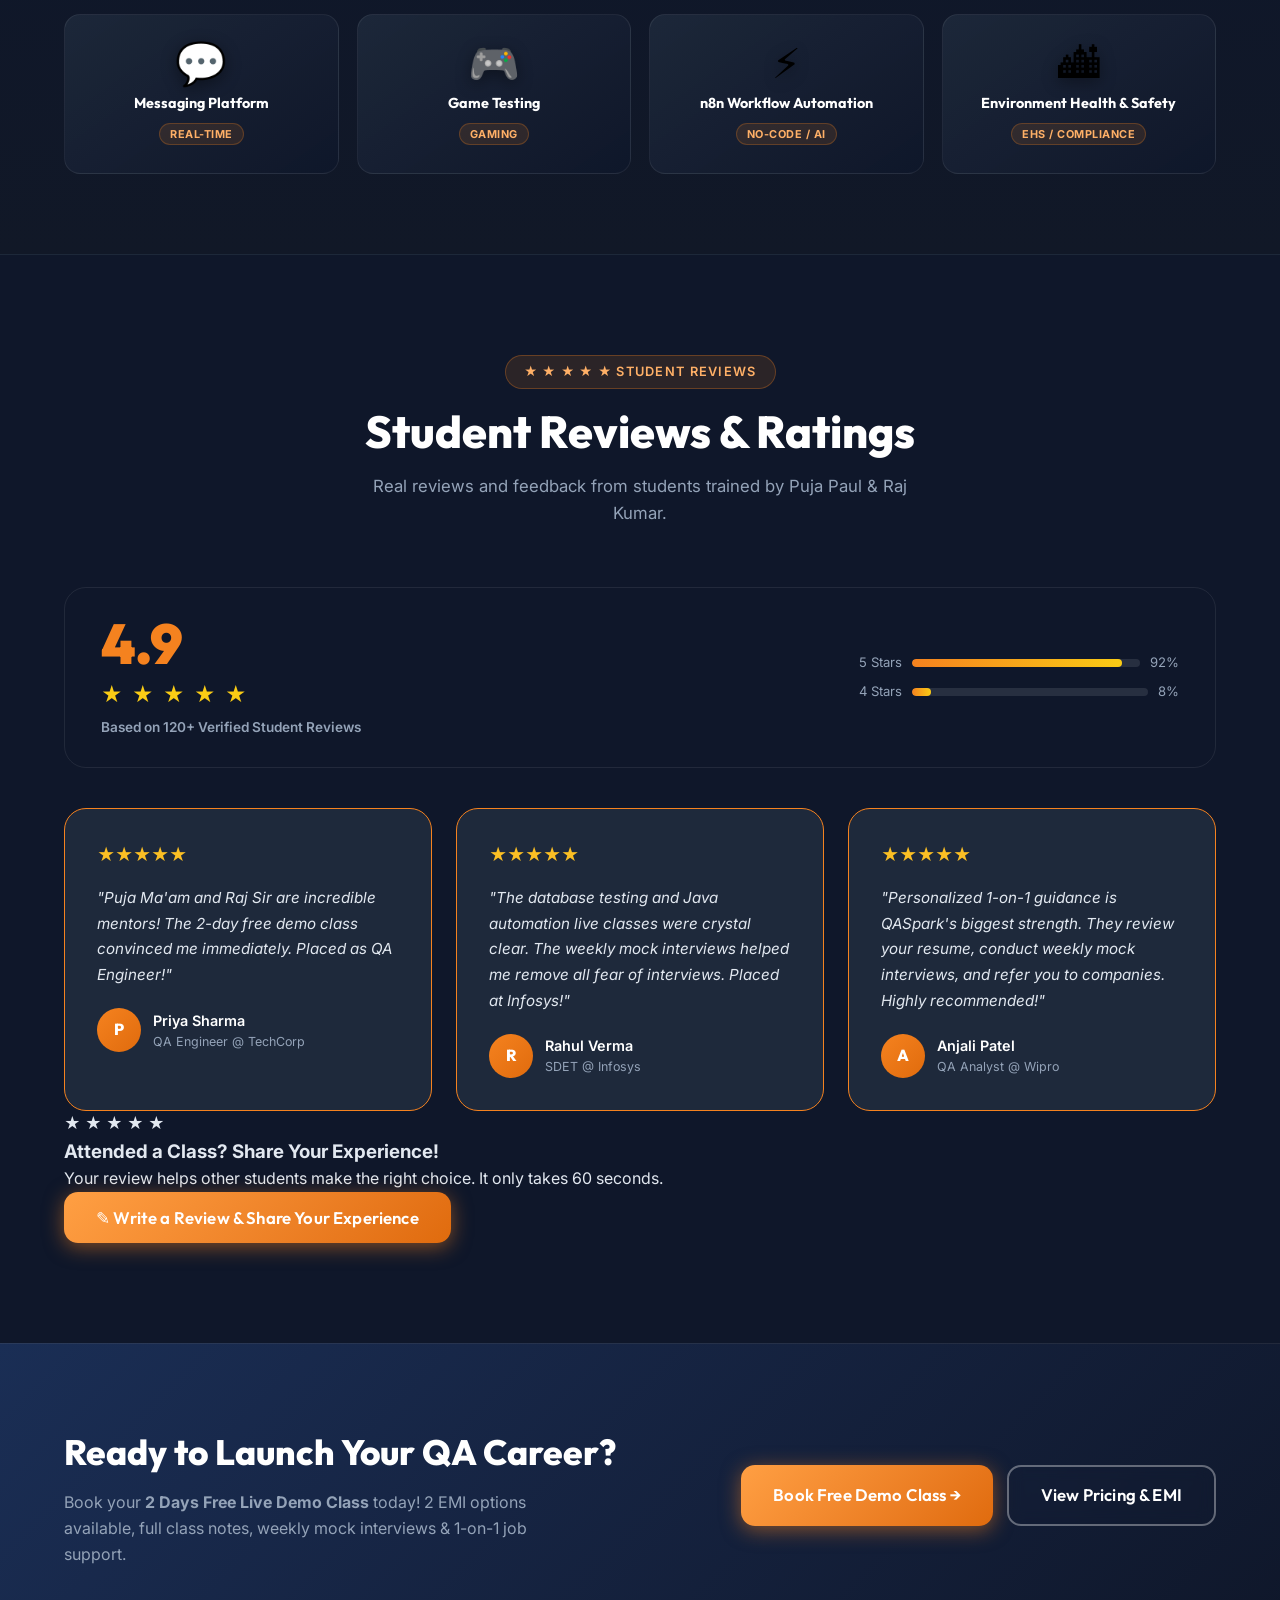
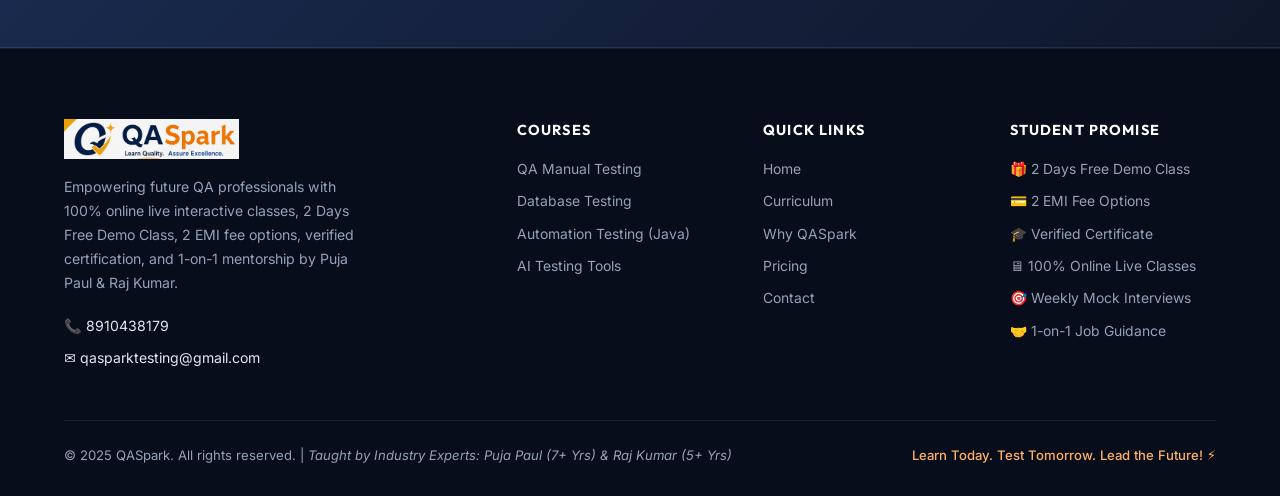
==== commit 920edbfe: "test: add 34 automated tests (BVA, EP, Smoke, Sanity, Integration, System, UAT) - InquiryRestControl" ====
--- a/index.html
+++ b/index.html
@@ -19,12 +19,12 @@
       </a>
       <ul class="nav-links" role="list" id="nav-links">
         <li><a href="index.html" class="nav-link active" id="nav-home">Home</a></li>
-        <li><a href="courses.html" class="nav-link" id="nav-courses">Courses</a></li>
+        <li><a href="courses.html#courses-list" class="nav-link" id="nav-courses">Courses</a></li>
         <li><a href="courses.html#curriculum" class="nav-link" id="nav-curriculum">Curriculum</a></li>
         <li><a href="pricing.html" class="nav-link" id="nav-pricing">Pricing</a></li>
         <li><a href="contact.html" class="nav-link" id="nav-contact">Contact</a></li>
       </ul>
-      <a href="contact.html" class="btn btn-primary nav-cta" id="nav-enroll-btn">Enroll Now</a>
+      <a href="contact.html#contact-form" class="btn btn-primary nav-cta" id="nav-enroll-btn">Enroll Now</a>
       <button class="hamburger" id="hamburger-btn" aria-label="Toggle navigation" aria-expanded="false" aria-controls="nav-links">
         <span></span><span></span><span></span>
       </button>
@@ -52,7 +52,7 @@
           <span class="tag">&#127919; Weekly Mock Interviews</span>
         </div>
         <div class="hero-actions">
-          <a href="courses.html" class="btn btn-primary btn-lg" id="hero-explore-btn">Explore Courses</a>
+          <a href="courses.html#courses-list" class="btn btn-primary btn-lg" id="hero-explore-btn">Explore Courses</a>
           <a href="tel:8910438179" class="btn btn-outline btn-lg" id="hero-call-btn">&#128222; Call Us Now</a>
         </div>
         <div class="hero-stats">
@@ -191,7 +191,7 @@
         </article>
       </div>
       <div class="text-center reveal" style="margin-top:36px;">
-        <a href="courses.html" class="btn btn-primary btn-lg">View All Courses &amp; Curriculum &#8594;</a>
+        <a href="courses.html#courses-list" class="btn btn-primary btn-lg">View All Courses &amp; Curriculum &amp;#8594;</a>
       </div>
     </div>
   </section>
@@ -331,6 +331,71 @@
   </section>
 
   <!-- REVIEWS & RATINGS SECTION -->
+  <!-- REVIEW MODAL OVERLAY -->
+  <dialog id="review-modal" class="review-modal-overlay" aria-labelledby="review-modal-title">
+    <div class="review-modal-box">
+      <button class="review-modal-close" id="review-modal-close" aria-label="Close review form">&times;</button>
+      
+      <!-- Animated success screen -->
+      <div class="form-success-overlay" id="review-success-overlay" hidden>
+        <div class="success-icon-circle">&#10003;</div>
+        <h3 class="success-title">Review Published!</h3>
+        <p class="success-desc">Thank you so much for sharing your feedback. Your experience has been posted and is now live on our website.</p>
+      </div>
+
+      <div class="review-modal-header">
+        <div class="review-modal-icon">&#9733;</div>
+        <h3 id="review-modal-title">Write a Review &amp; Share Your Experience</h3>
+        <p>Have you attended a class or free demo with Puja Paul or Raj Kumar? Leave your honest review — it will immediately appear on the website!</p>
+      </div>
+      <form class="review-form" id="review-form" novalidate aria-label="Submit review form">
+        <div class="form-row">
+          <div class="form-group">
+            <label for="reviewer-name">Your Full Name *</label>
+            <input type="text" id="reviewer-name" placeholder="e.g. Suman Roy" required />
+            <span class="form-error-msg" id="name-error-msg" hidden></span>
+          </div>
+          <div class="form-group">
+            <label for="reviewer-role">Course Taken / Job Title (Optional)</label>
+            <input type="text" id="reviewer-role" placeholder="e.g. Java Automation Student / QA Analyst" />
+          </div>
+        </div>
+
+        <div class="form-group">
+          <label>Select Your Rating *</label>
+          <div class="star-rating-select" id="star-rating-input">
+            <span class="star-icon active" data-value="1">&#9733;</span>
+            <span class="star-icon active" data-value="2">&#9733;</span>
+            <span class="star-icon active" data-value="3">&#9733;</span>
+            <span class="star-icon active" data-value="4">&#9733;</span>
+            <span class="star-icon active" data-value="5">&#9733;</span>
+            <span class="star-rating-label">(<span id="selected-rating-val">5</span>/5 Stars)</span>
+          </div>
+        </div>
+
+        <div class="form-group">
+          <label for="reviewer-text">Your Review &amp; Feedback *</label>
+          <textarea id="reviewer-text" rows="4" placeholder="Share your experience about live classes, notes, mock interviews, mentors, job support..." required></textarea>
+          <div style="display: flex; justify-content: space-between; align-items: center; margin-top: 4px;">
+            <span class="form-error-msg" id="text-error-msg" hidden></span>
+            <div class="char-counter" id="char-counter-display">0 / 500 characters</div>
+          </div>
+        </div>
+
+        <!-- Live Review Card Preview -->
+        <div class="live-preview-section">
+          <h4>Live Card Preview</h4>
+          <div class="live-preview-card-container" id="live-preview-card-container">
+            <!-- Populated dynamically via JS -->
+          </div>
+        </div>
+
+        <button type="submit" class="btn btn-orange btn-lg review-submit-full" id="review-submit-btn">&#9733; Submit My Review</button>
+      </form>
+    </div>
+  </dialog>
+
+  <!-- REVIEWS & RATINGS SECTION -->
   <section class="testimonials-section" id="reviews" aria-labelledby="testi-h">
     <div class="container">
       <div class="section-header reveal">
@@ -359,47 +424,18 @@
         <article class="testimonial-card reveal"><div class="testimonial-stars" aria-label="5 out of 5 stars">&#9733;&#9733;&#9733;&#9733;&#9733;</div><blockquote><p>"Personalized 1-on-1 guidance is QASpark's biggest strength. They review your resume, conduct weekly mock interviews, and refer you to companies. Highly recommended!"</p></blockquote><div class="testimonial-author"><div class="author-avatar">A</div><div class="author-info"><strong>Anjali Patel</strong><span>QA Analyst @ Wipro</span></div></div></article>
       </div>
 
-      <!-- INTERACTIVE SUBMIT YOUR REVIEW FORM -->
-      <div class="leave-review-box reveal" id="leave-review">
-        <h3>&#9733; Write a Review &amp; Share Your Experience</h3>
-        <p>Have you attended a class or free demo with Puja Paul or Raj Kumar? Leave your review below &#8212; it will immediately appear on the website!</p>
-        
-        <form class="review-form" id="review-form" novalidate aria-label="Submit review form">
-          <div class="form-row">
-            <div class="form-group">
-              <label for="reviewer-name">Your Full Name *</label>
-              <input type="text" id="reviewer-name" placeholder="e.g. Suman Roy" required />
-            </div>
-            <div class="form-group">
-              <label for="reviewer-role">Course Taken / Job Title (Optional)</label>
-              <input type="text" id="reviewer-role" placeholder="e.g. Java Automation Student / QA Analyst" />
-            </div>
-          </div>
-          
-          <div class="form-group">
-            <label>Select Rating *</label>
-            <div class="star-rating-select" id="star-rating-input">
-              <span class="star-icon active" data-value="1">&#9733;</span>
-              <span class="star-icon active" data-value="2">&#9733;</span>
-              <span class="star-icon active" data-value="3">&#9733;</span>
-              <span class="star-icon active" data-value="4">&#9733;</span>
-              <span class="star-icon active" data-value="5">&#9733;</span>
-              <span class="star-rating-label">(<span id="selected-rating-val">5</span>/5 Stars)</span>
-            </div>
-          </div>
-
-          <div class="form-group">
-            <label for="reviewer-text">Your Feedback / Review Message *</label>
-            <textarea id="reviewer-text" rows="3" placeholder="Share your experience about live classes, notes, mock interviews, or mentors..." required></textarea>
-          </div>
-
-          <button type="submit" class="btn btn-orange btn-lg" id="review-submit-btn">&#9733; Submit Review</button>
-
-          <div class="form-success" id="review-success-msg" hidden style="margin-top:16px;">
-            <div class="success-icon">&#10003;</div>
-            <strong>Thank you! Your review has been published and is now live on the website.</strong>
-          </div>
-        </form>
+      <!-- WRITE REVIEW BUTTON (triggers modal) -->
+      <div class="write-review-cta reveal">
+        <div class="write-review-cta-inner">
+          <div class="write-review-cta-text">
+            <span class="write-review-stars">&#9733; &#9733; &#9733; &#9733; &#9733;</span>
+            <h3>Attended a Class? Share Your Experience!</h3>
+            <p>Your review helps other students make the right choice. It only takes 60 seconds.</p>
+          </div>
+          <button class="btn btn-orange btn-lg write-review-btn" id="open-review-modal-btn" aria-haspopup="dialog">
+            &#9998; Write a Review &amp; Share Your Experience
+          </button>
+        </div>
       </div>
 
     </div>
--- a/style.css
+++ b/style.css
@@ -227,6 +227,7 @@
 }
 .nav-link:hover, .nav-link.active { color: var(--white); background: rgba(255,255,255,0.07); }
 .nav-cta { margin-left: 8px; }
+.nav-mobile-enroll { display: none; }
 .hamburger {
   display: none;
   flex-direction: column;
@@ -1070,6 +1071,7 @@
   .nav-links { display: none; flex-direction: column; position: absolute; top: 72px; left: 0; right: 0; background: rgba(15,23,42,0.98); backdrop-filter: blur(20px); padding: 20px; gap: 4px; border-bottom: 1px solid var(--border); }
   .nav-links.open { display: flex; }
   .nav-cta { display: none; }
+  .nav-mobile-enroll { display: block; }
   .hamburger { display: flex; }
   .navbar { padding: 12px 0; }
 
@@ -1108,16 +1110,22 @@
   .hero-subtitle { font-size: 0.95rem; }
   .contact-form { padding: 20px 16px; }
   .combo-price { font-size: 2.4rem; }
-  .course-filter-bar { gap: 6px; }
-  .filter-btn { padding: 6px 14px; font-size: 0.8rem; }
+  .course-filter-bar { gap: 6px; overflow-x: auto; flex-wrap: nowrap; justify-content: flex-start; padding-bottom: 6px; -webkit-overflow-scrolling: touch; }
+  .filter-btn { padding: 6px 14px; font-size: 0.8rem; flex-shrink: 0; }
   .page-hero h1 { font-size: 2.0rem; }
   .page-hero { padding: 110px 0 50px; }
+  .faq-grid { grid-template-columns: 1fr; }
+  .cta-actions { flex-direction: column; width: 100%; }
+  .cta-actions .btn { width: 100%; text-align: center; justify-content: center; }
 }
 
 @media (max-width: 360px) {
   .hero-title { font-size: 1.75rem; }
   .btn-lg { padding: 12px 20px; font-size: 0.9rem; }
   .section-header h2 { font-size: 1.6rem; }
+  .combo-card { padding: 20px 14px; }
+  .nav-logo img { height: 38px !important; }
+  .container { padding: 0 12px; }
 }
 
 /* ---- Reduced Motion ---- */
@@ -1623,8 +1631,9 @@
   padding: 30px 0;
 }
 .trust-grid-bar {
-  display: grid;
-  grid-template-columns: repeat(auto-fit, minmax(220px, 1fr));
+  display: flex;
+  flex-wrap: wrap;
+  justify-content: center;
   gap: 16px;
 }
 .trust-bar-item {
@@ -1636,6 +1645,8 @@
   border-radius: var(--radius-md);
   padding: 16px;
   transition: transform var(--transition), border-color var(--transition);
+  flex: 1 1 220px;
+  max-width: 320px;
 }
 .trust-bar-item:hover {
   transform: translateY(-4px);
@@ -1842,6 +1853,7 @@
   font-size: 0.9rem;
   margin-bottom: 24px;
 }
+/* Star rating inside form */
 .star-rating-select {
   display: flex;
   align-items: center;
@@ -1851,13 +1863,14 @@
 }
 .star-rating-select .star-icon {
   font-size: 2rem;
-  color: rgba(255, 255, 255, 0.2);
-  transition: color 0.2s ease, transform 0.2s ease;
-}
-.star-rating-select .star-icon.active,
+  color: rgba(255,255,255,0.2);
+  transition: color 0.15s ease, transform 0.15s ease;
+}
+.star-rating-select .star-icon.active {
+  color: #facc15;
+}
 .star-rating-select .star-icon:hover {
-  color: #facc15;
-  transform: scale(1.15);
+  transform: scale(1.22);
 }
 .star-rating-label {
   font-size: 0.9rem;
@@ -1866,6 +1879,213 @@
   margin-left: 10px;
 }
 
-
-
-
+/* ============================
+   REVIEW MODAL & DIALOG SYSTEM
+   ============================ */
+dialog.review-modal-overlay {
+  position: fixed;
+  inset: 0;
+  background: transparent;
+  border: none;
+  z-index: 9998;
+  display: none;
+  align-items: center;
+  justify-content: center;
+  padding: 16px;
+  overflow-y: auto;
+  max-width: 100%;
+  max-height: 100%;
+  width: 100%;
+  height: 100%;
+  box-sizing: border-box;
+}
+dialog.review-modal-overlay[open] {
+  display: flex;
+}
+dialog.review-modal-overlay::backdrop {
+  background: rgba(15, 23, 42, 0.85);
+  backdrop-filter: blur(12px);
+  -webkit-backdrop-filter: blur(12px);
+  animation: reviewFadeIn 0.22s ease forwards;
+}
+@keyframes reviewFadeIn {
+  from { opacity: 0; }
+  to { opacity: 1; }
+}
+.review-modal-box {
+  background: linear-gradient(160deg, #1a2744 0%, #0f172a 70%);
+  border: 1.5px solid rgba(245,130,31,0.35);
+  border-radius: 22px;
+  padding: 36px 36px 32px;
+  max-width: 580px;
+  width: 100%;
+  position: relative;
+  box-shadow: 0 32px 80px rgba(0,0,0,0.7), 0 0 0 1px rgba(245,130,31,0.1);
+  animation: reviewSlideUp 0.32s cubic-bezier(0.34,1.56,0.64,1);
+  margin: auto;
+}
+@keyframes reviewSlideUp {
+  from { transform: translateY(40px) scale(0.93); opacity: 0; }
+  to { transform: translateY(0) scale(1); opacity: 1; }
+}
+.review-modal-close {
+  position: absolute;
+  top: 14px; right: 14px;
+  background: rgba(255,255,255,0.06);
+  border: 1px solid rgba(255,255,255,0.1);
+  color: rgba(255,255,255,0.55);
+  width: 38px; height: 38px;
+  border-radius: 50%;
+  font-size: 1.5rem;
+  line-height: 1;
+  cursor: pointer;
+  transition: all 0.2s ease;
+  display: flex;
+  align-items: center;
+  justify-content: center;
+  z-index: 12;
+}
+.review-modal-close:hover {
+  background: var(--orange);
+  color: #fff;
+  border-color: var(--orange);
+  transform: rotate(90deg);
+}
+.review-modal-header {
+  text-align: center;
+  margin-bottom: 28px;
+}
+.review-modal-icon {
+  font-size: 3rem;
+  color: #facc15;
+  margin-bottom: 12px;
+  text-shadow: 0 4px 16px rgba(250,204,21,0.5);
+  animation: starPulse 2s infinite ease-in-out;
+}
+@keyframes starPulse {
+  0%, 100% { transform: scale(1); }
+  50% { transform: scale(1.12); }
+}
+.review-modal-header h3 {
+  font-family: var(--font-display);
+  font-size: 1.55rem;
+  font-weight: 800;
+  color: var(--white);
+  margin-bottom: 8px;
+  line-height: 1.25;
+}
+.review-modal-header p {
+  color: var(--muted);
+  font-size: 0.88rem;
+  line-height: 1.65;
+  margin: 0;
+}
+.review-submit-full {
+  width: 100%;
+  margin-top: 12px;
+  border-radius: 12px;
+  font-size: 1.05rem;
+  padding: 14px;
+  letter-spacing: 0.4px;
+}
+
+/* Character Counter */
+.char-counter {
+  text-align: right;
+  font-size: 0.78rem;
+  color: var(--muted);
+  margin-top: 6px;
+}
+
+/* Form Error Validation Messages */
+.form-error-msg {
+  display: block;
+  color: #f87171;
+  font-size: 0.82rem;
+  margin-top: 5px;
+  font-weight: 500;
+}
+.form-error-msg[hidden] {
+  display: none !important;
+}
+.form-group input.invalid,
+.form-group textarea.invalid {
+  border-color: #ef4444 !important;
+  box-shadow: 0 0 0 2px rgba(239, 68, 68, 0.2) !important;
+}
+
+/* Live Card Preview Section */
+.live-preview-section {
+  margin-top: 28px;
+  border-top: 1px dashed rgba(255, 255, 255, 0.12);
+  padding-top: 20px;
+}
+.live-preview-section h4 {
+  font-family: var(--font-display);
+  font-size: 0.88rem;
+  font-weight: 700;
+  color: var(--orange-lt);
+  margin-bottom: 12px;
+  text-transform: uppercase;
+  letter-spacing: 1px;
+}
+.live-preview-card-container {
+  display: flex;
+  flex-direction: column;
+}
+
+/* Form Success Overlay Checkmark Screen */
+.form-success-overlay {
+  position: absolute;
+  inset: 0;
+  background: rgba(15, 23, 42, 0.98);
+  backdrop-filter: blur(12px);
+  display: flex;
+  flex-direction: column;
+  align-items: center;
+  justify-content: center;
+  text-align: center;
+  padding: 36px;
+  border-radius: 22px;
+  z-index: 10;
+  animation: reviewFadeIn 0.25s ease forwards;
+}
+.form-success-overlay[hidden] {
+  display: none !important;
+}
+.success-icon-circle {
+  width: 76px;
+  height: 76px;
+  border-radius: 50%;
+  background: rgba(16, 185, 129, 0.15);
+  border: 3px solid var(--green);
+  color: var(--green);
+  font-size: 2.5rem;
+  display: flex;
+  align-items: center;
+  justify-content: center;
+  margin-bottom: 24px;
+  animation: successPop 0.45s cubic-bezier(0.34, 1.56, 0.64, 1) forwards;
+}
+@keyframes successPop {
+  0% { transform: scale(0.5); opacity: 0; }
+  100% { transform: scale(1); opacity: 1; }
+}
+.success-title {
+  font-family: var(--font-display);
+  font-size: 1.5rem;
+  font-weight: 800;
+  color: var(--white);
+  margin-bottom: 12px;
+}
+.success-desc {
+  font-size: 0.9rem;
+  color: var(--muted);
+  max-width: 320px;
+  line-height: 1.6;
+}
+
+@media (max-width: 540px) {
+  .review-modal-box { padding: 28px 18px 24px; }
+  .review-modal-header h3 { font-size: 1.25rem; }
+}
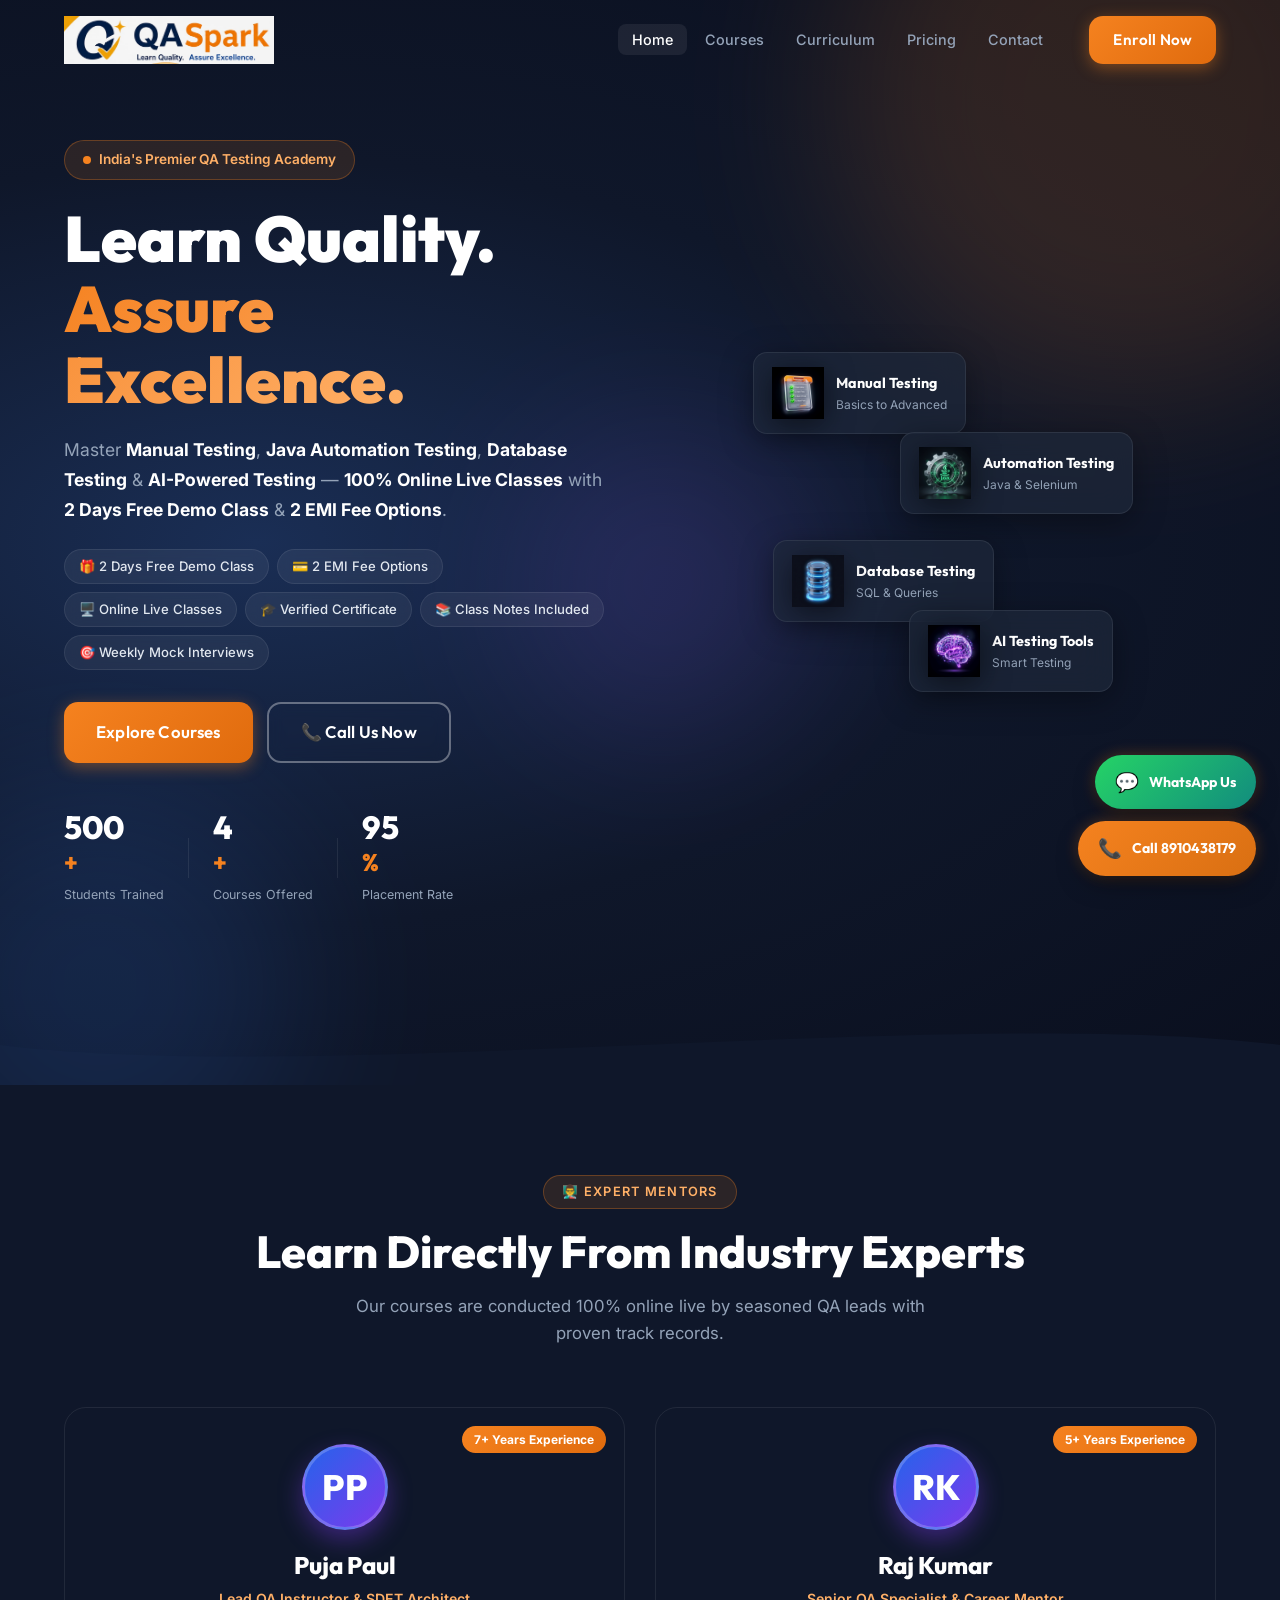
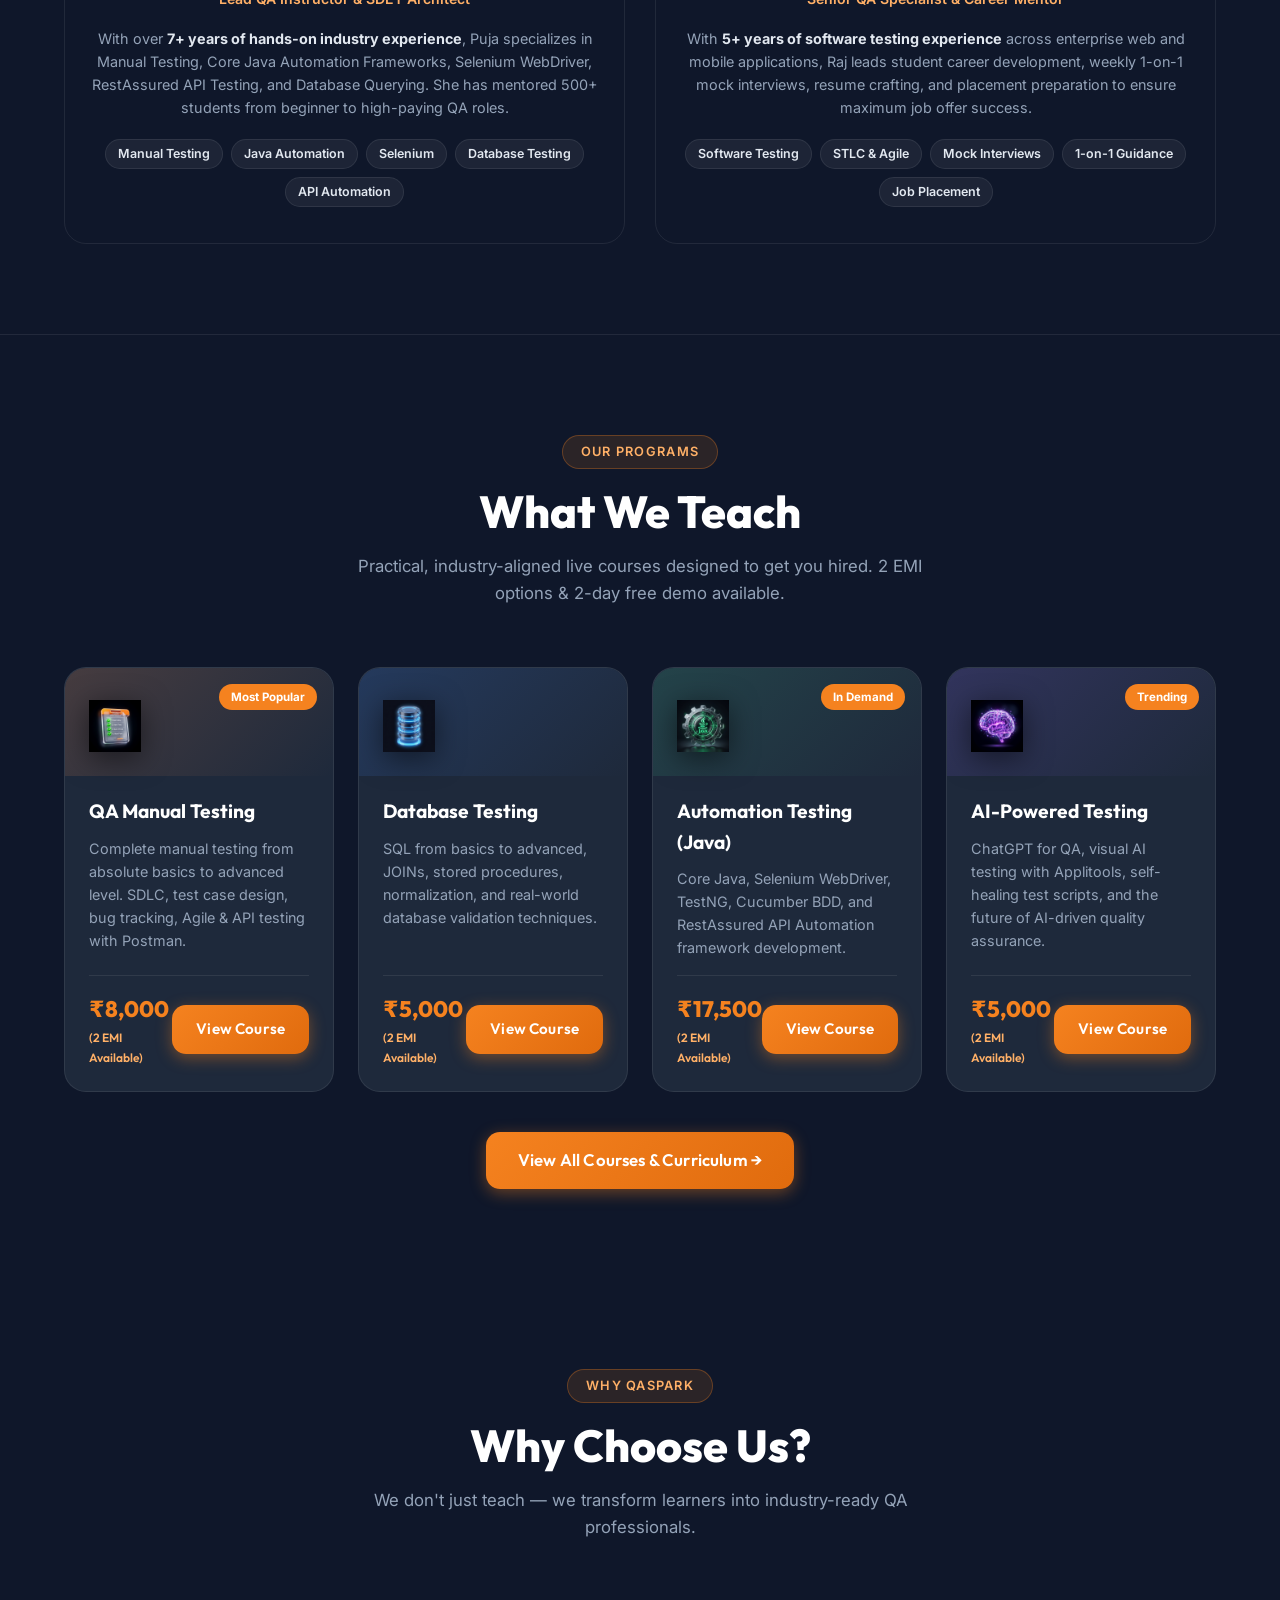
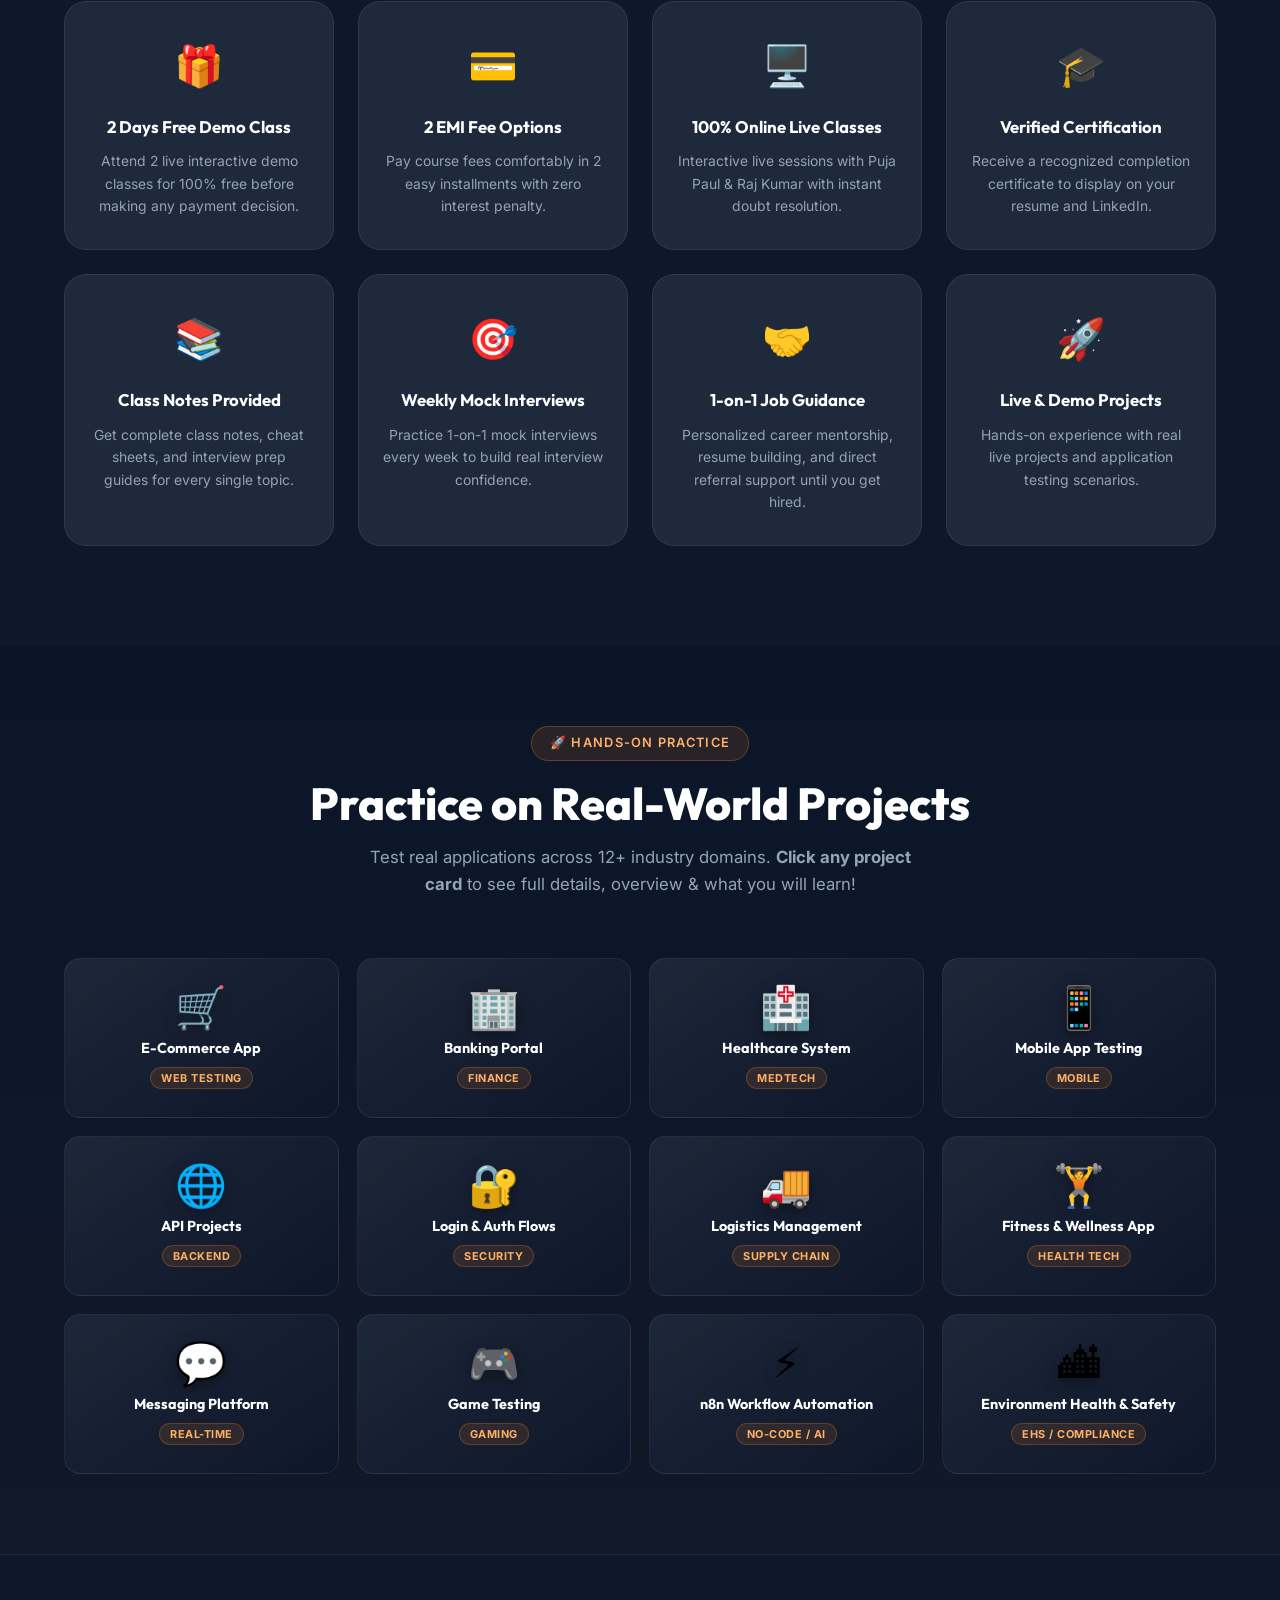
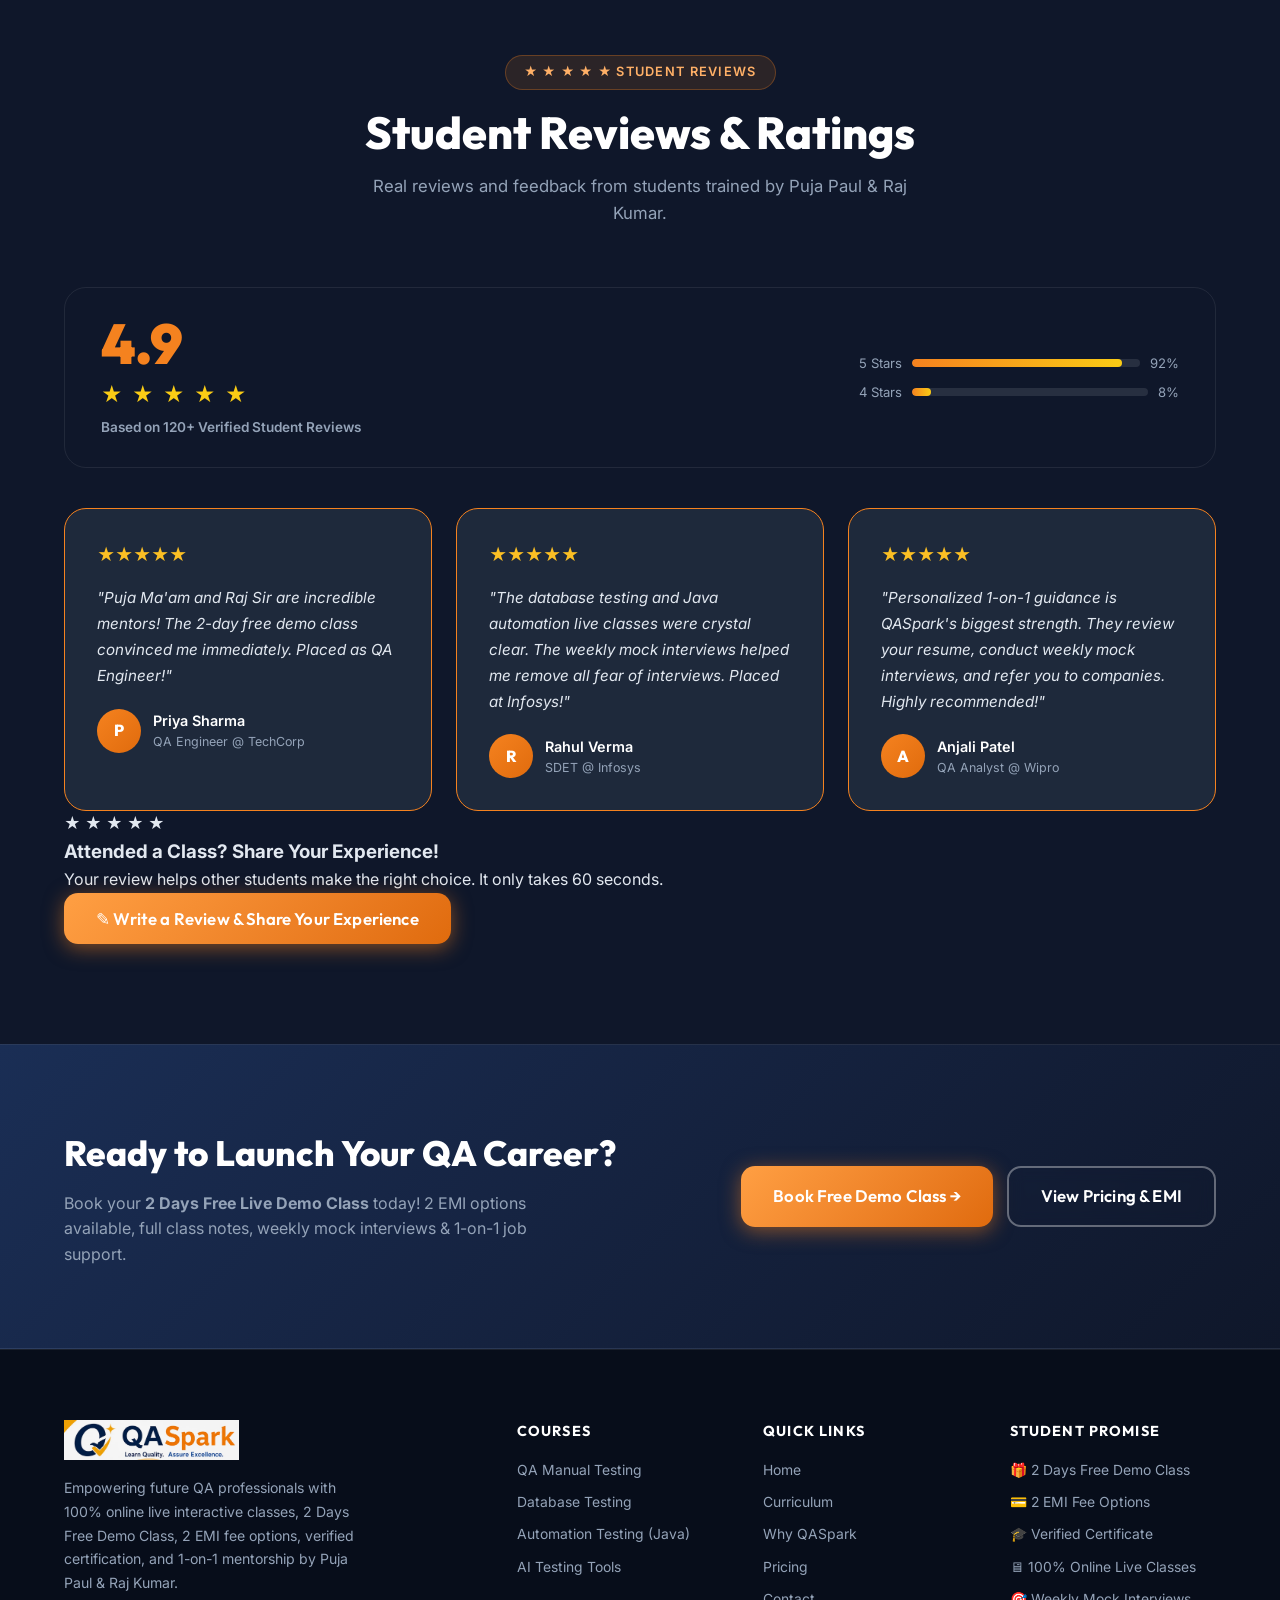
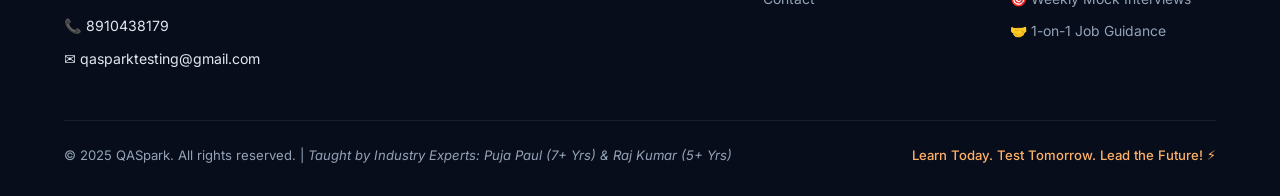
==== commit 40a9b7b3: "fix: CORS, validation error body, phone regex cleanup, deep positive/negative tests - Fix: Add @Cros" ====
--- a/index.html
+++ b/index.html
@@ -79,33 +79,7 @@
     </div>
   </section>
 
-  <!-- HIGH TRUST HIGHLIGHTS BAR -->
-  <section class="trust-highlights-bar" aria-label="Key Course Benefits">
-    <div class="container">
-      <div class="trust-grid-bar">
-        <div class="trust-bar-item">
-          <div class="trust-bar-icon">&#127873;</div>
-          <div class="trust-bar-text"><strong>2 Days Free Demo Class</strong><span>Try 2 live classes free before enrolling</span></div>
-        </div>
-        <div class="trust-bar-item">
-          <div class="trust-bar-icon">&#128179;</div>
-          <div class="trust-bar-text"><strong>2 EMI Fee Options</strong><span>Easy 2-installment payment option available</span></div>
-        </div>
-        <div class="trust-bar-item">
-          <div class="trust-bar-icon">&#128421;&#65039;</div>
-          <div class="trust-bar-text"><strong>100% Online Live Classes</strong><span>Interactive live training with real-time Q&amp;A</span></div>
-        </div>
-        <div class="trust-bar-item">
-          <div class="trust-bar-icon">&#127891;</div>
-          <div class="trust-bar-text"><strong>Verified Certificate &amp; Notes</strong><span>Official completion certificate &amp; PDF notes</span></div>
-        </div>
-        <div class="trust-bar-item">
-          <div class="trust-bar-icon">&#127919;</div>
-          <div class="trust-bar-text"><strong>Weekly Mock Interviews</strong><span>1-on-1 interview practice to get job ready</span></div>
-        </div>
-      </div>
-    </div>
-  </section>
+
 
   <!-- MEET YOUR INSTRUCTORS SECTION -->
   <section class="instructors-section" id="instructors" aria-labelledby="instructors-h">
@@ -191,7 +165,7 @@
         </article>
       </div>
       <div class="text-center reveal" style="margin-top:36px;">
-        <a href="courses.html#courses-list" class="btn btn-primary btn-lg">View All Courses &amp; Curriculum &amp;#8594;</a>
+        <a href="courses.html#courses-list" class="btn btn-primary btn-lg">View All Courses &amp; Curriculum &#8594;</a>
       </div>
     </div>
   </section>
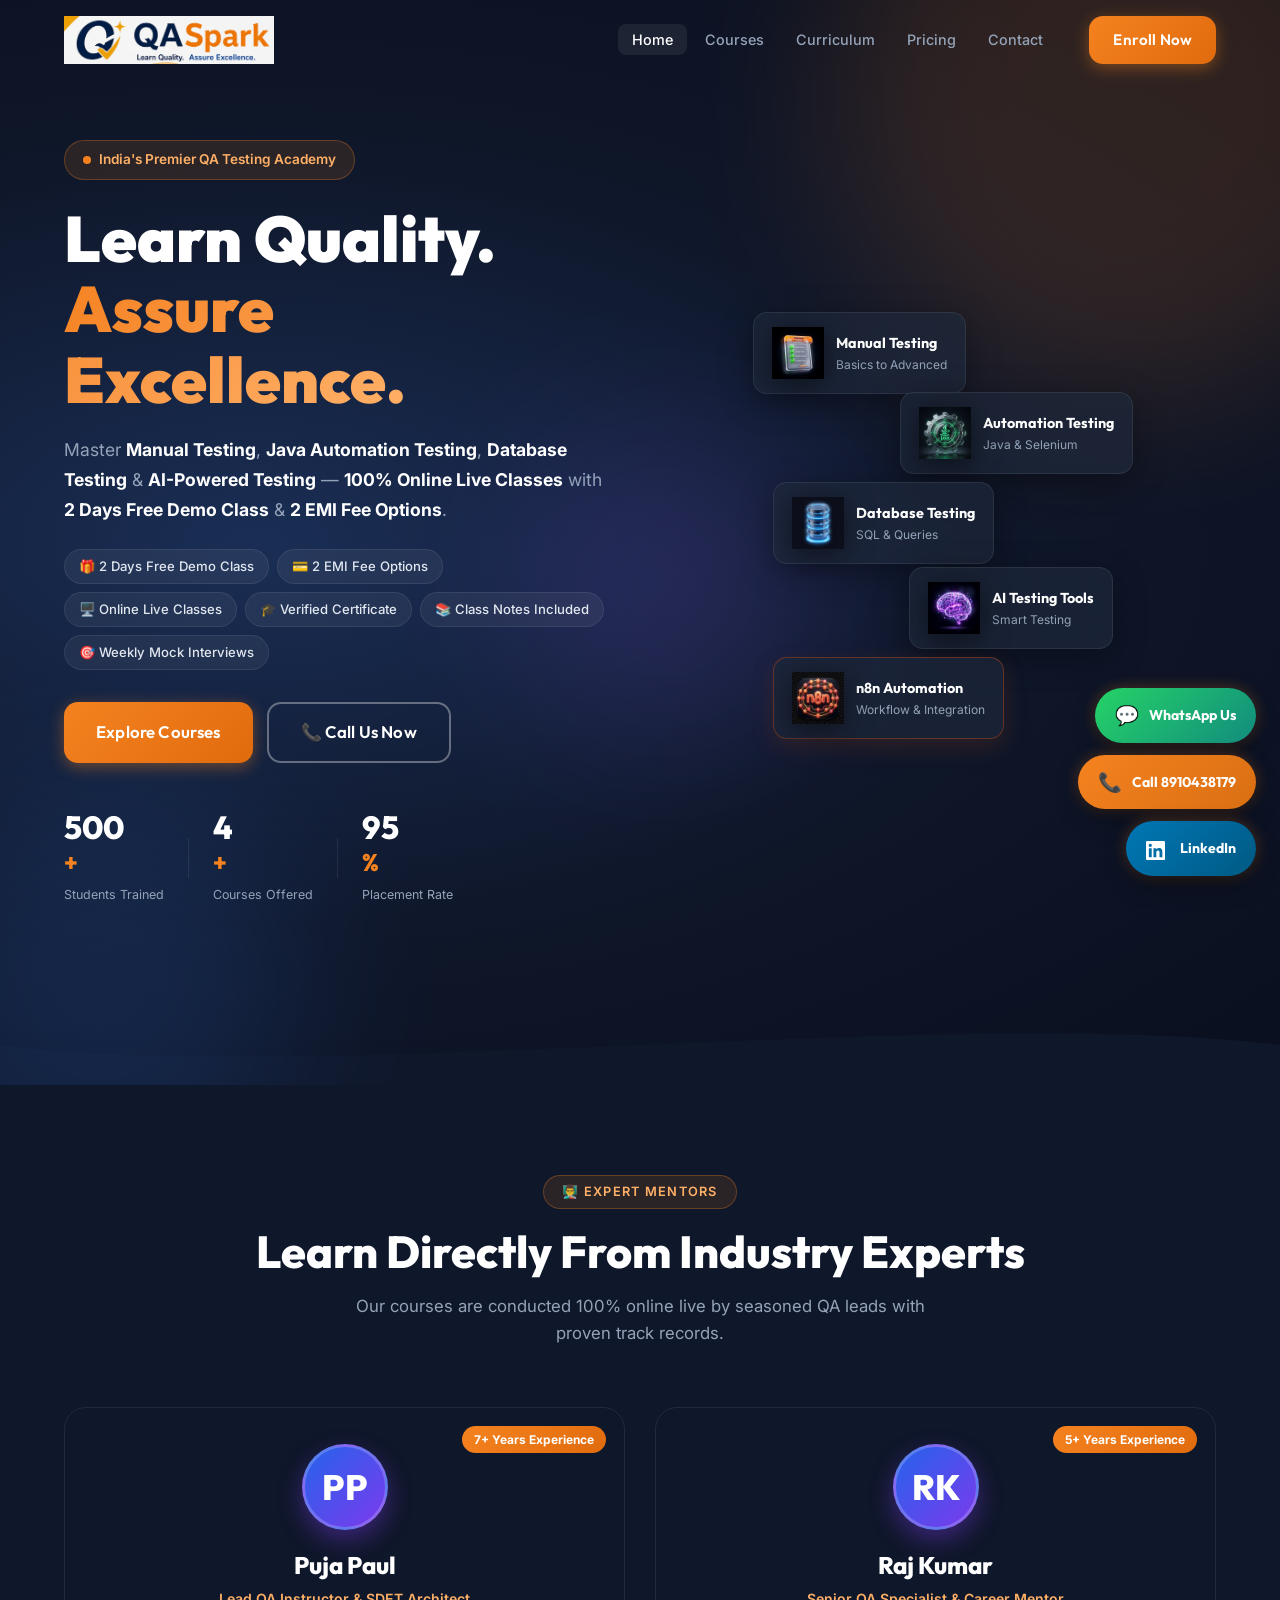
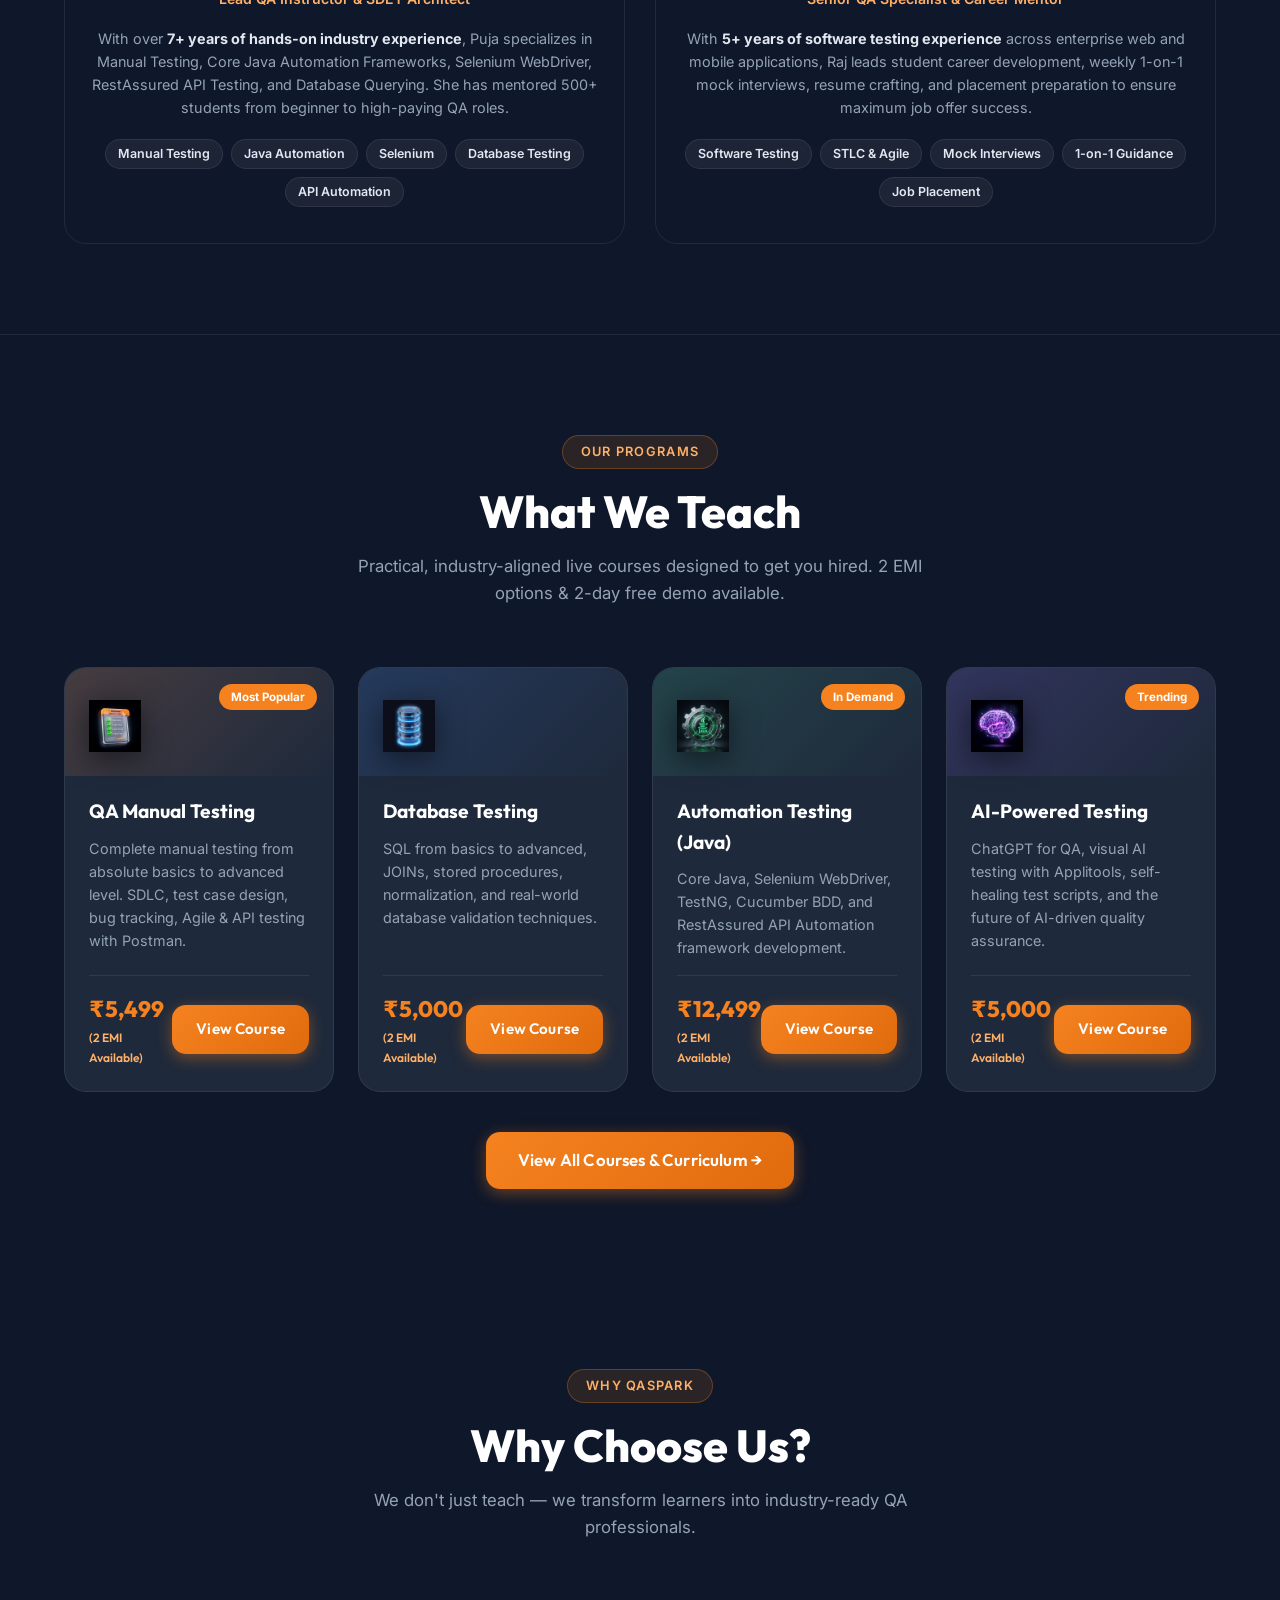
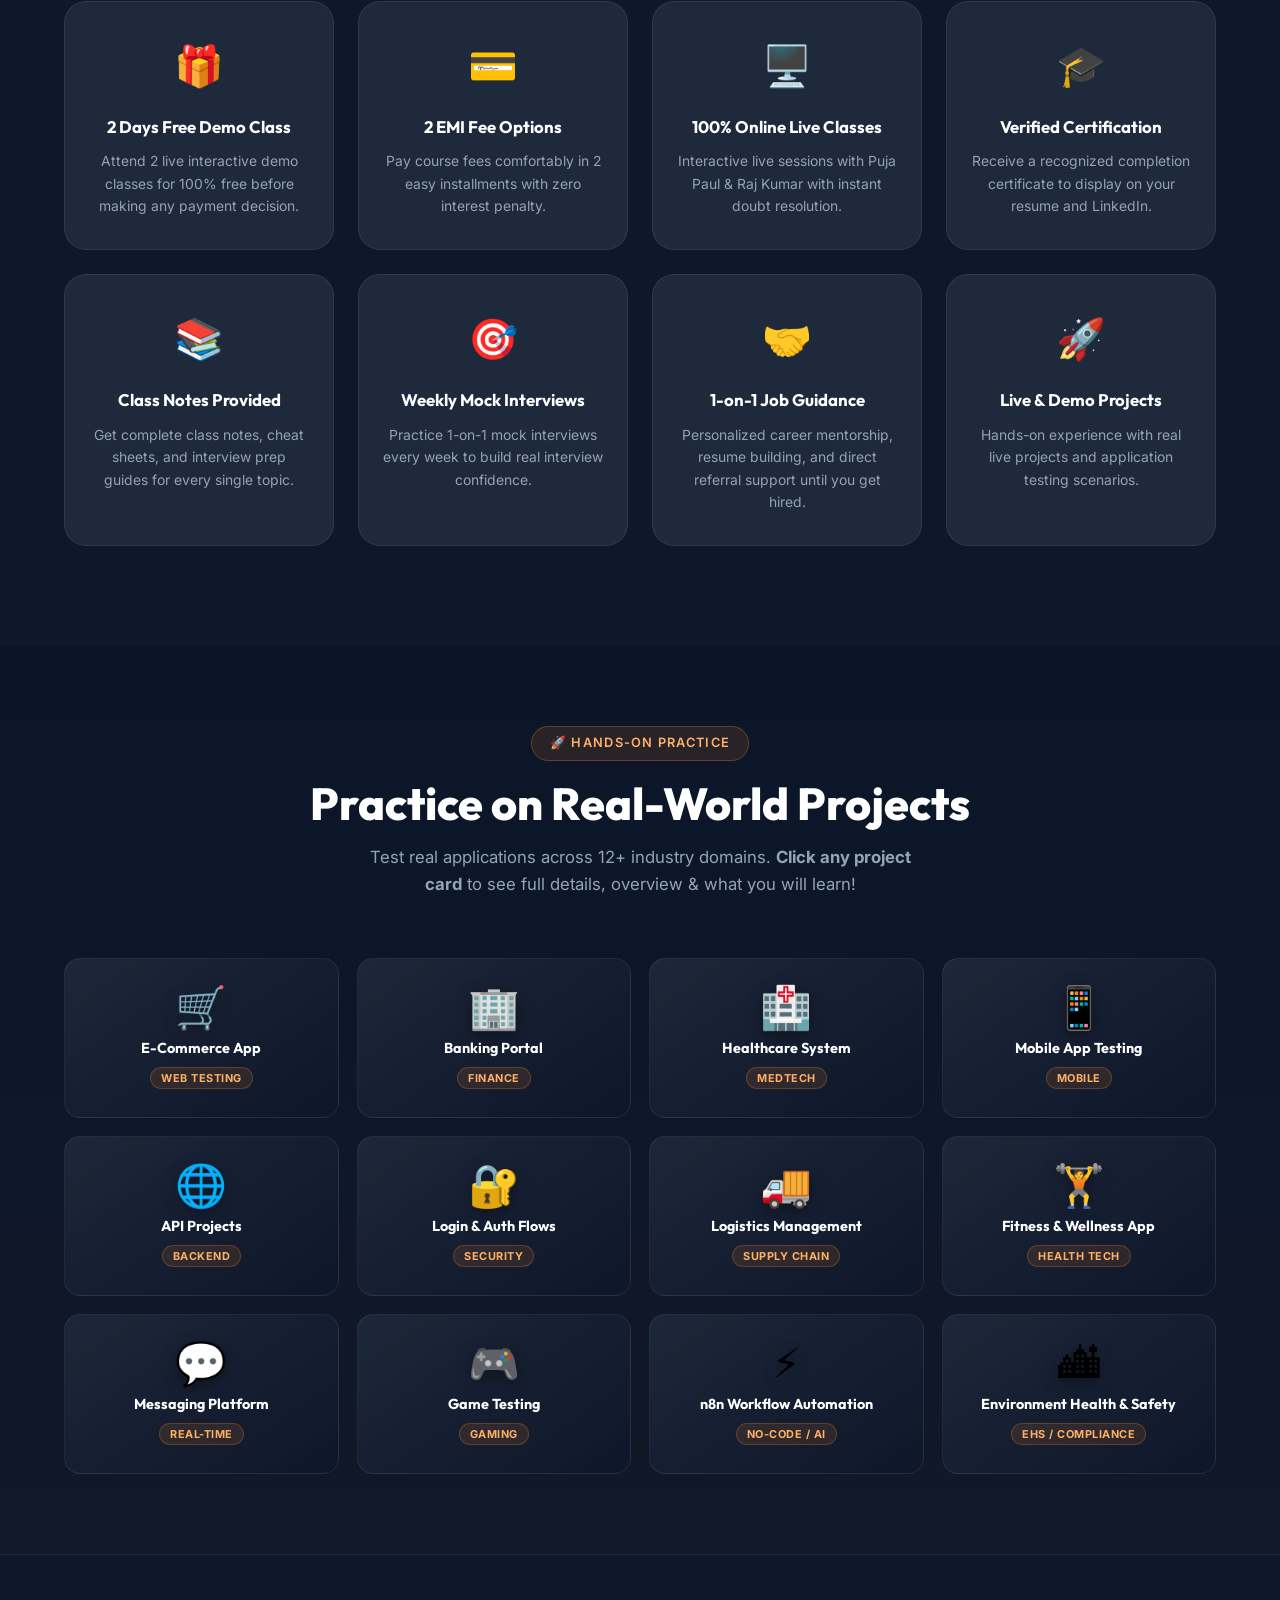
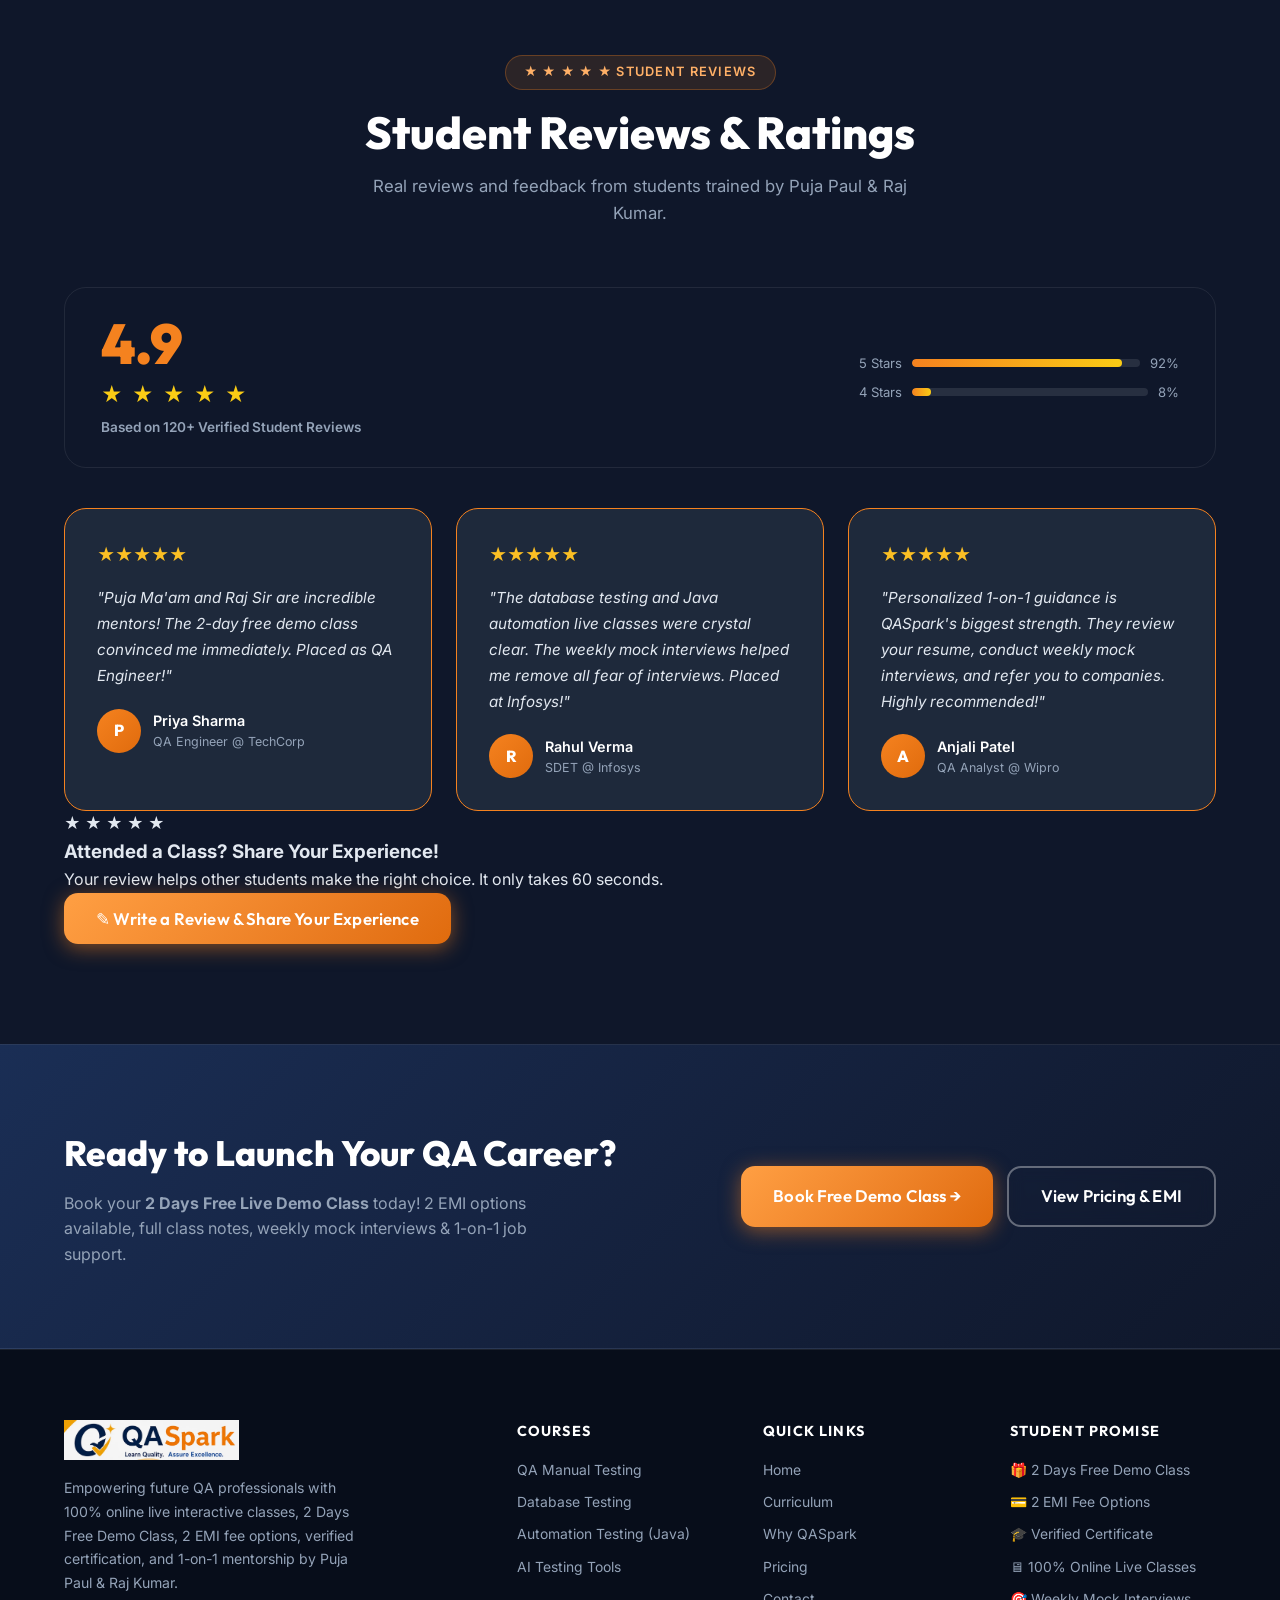
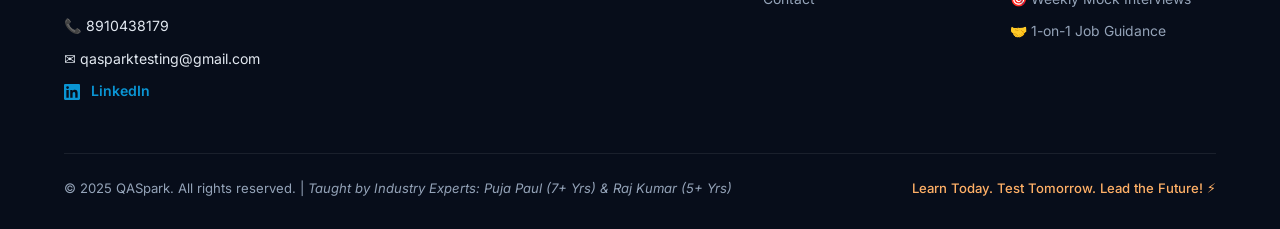
==== commit abc1af5f: "feat: update prices, add LinkedIn, n8n card, and bug fixes - Updated Manual Testing price to ₹5,499 " ====
--- a/index.html
+++ b/index.html
@@ -69,6 +69,7 @@
           <div class="floating-card card-automation"><div class="card-icon"><img src="images/icon_automation_3d.png" alt="Automation 3D" class="course-3d-icon-img" /></div><div class="card-info"><strong>Automation Testing</strong><span>Java &amp; Selenium</span></div></div>
           <div class="floating-card card-db"><div class="card-icon"><img src="images/icon_database_3d.png" alt="Database 3D" class="course-3d-icon-img" /></div><div class="card-info"><strong>Database Testing</strong><span>SQL &amp; Queries</span></div></div>
           <div class="floating-card card-ai"><div class="card-icon"><img src="images/icon_ai_3d.png" alt="AI 3D" class="course-3d-icon-img" /></div><div class="card-info"><strong>AI Testing Tools</strong><span>Smart Testing</span></div></div>
+          <div class="floating-card card-n8n"><div class="card-icon"><img src="images/icon_n8n_3d.png" alt="n8n 3D" class="course-3d-icon-img" /></div><div class="card-info"><strong>n8n Automation</strong><span>Workflow &amp; Integration</span></div></div>
         </div>
       </div>
     </div>
@@ -136,7 +137,7 @@
           <div class="course-card-body">
             <h3>QA Manual Testing</h3>
             <p>Complete manual testing from absolute basics to advanced level. SDLC, test case design, bug tracking, Agile &amp; API testing with Postman.</p>
-            <div class="course-footer"><span class="course-price">&#8377;8,000 <small style="display:block; font-size:0.75rem; color:var(--orange-lt); font-weight:600;">(2 EMI Available)</small></span><a href="courses.html#course-manual" class="btn btn-primary">View Course</a></div>
+            <div class="course-footer"><span class="course-price">&#8377;5,499 <small style="display:block; font-size:0.75rem; color:var(--orange-lt); font-weight:600;">(2 EMI Available)</small></span><a href="courses.html#course-manual" class="btn btn-primary">View Course</a></div>
           </div>
         </article>
         <article class="course-card reveal" id="hc-db">
@@ -152,7 +153,7 @@
           <div class="course-card-body">
             <h3>Automation Testing (Java)</h3>
             <p>Core Java, Selenium WebDriver, TestNG, Cucumber BDD, and RestAssured API Automation framework development.</p>
-            <div class="course-footer"><span class="course-price">&#8377;17,500 <small style="display:block; font-size:0.75rem; color:var(--orange-lt); font-weight:600;">(2 EMI Available)</small></span><a href="courses.html#course-automation" class="btn btn-primary">View Course</a></div>
+            <div class="course-footer"><span class="course-price">&#8377;12,499 <small style="display:block; font-size:0.75rem; color:var(--orange-lt); font-weight:600;">(2 EMI Available)</small></span><a href="courses.html#course-automation" class="btn btn-primary">View Course</a></div>
           </div>
         </article>
         <article class="course-card reveal" id="hc-ai">
@@ -443,6 +444,7 @@
           <div class="footer-contact-quick">
             <a href="tel:8910438179">&#128222; 8910438179</a>
             <a href="mailto:qasparktesting@gmail.com">&#9993;&#65039; qasparktesting@gmail.com</a>
+            <a href="https://www.linkedin.com/in/qa-spark-131313427" target="_blank" rel="noopener" class="footer-linkedin"><svg xmlns="http://www.w3.org/2000/svg" width="16" height="16" viewBox="0 0 24 24" fill="currentColor" style="vertical-align:middle;margin-right:5px;"><path d="M20.447 20.452h-3.554v-5.569c0-1.328-.027-3.037-1.852-3.037-1.853 0-2.136 1.445-2.136 2.939v5.667H9.351V9h3.414v1.561h.046c.477-.9 1.637-1.85 3.37-1.85 3.601 0 4.267 2.37 4.267 5.455v6.286zM5.337 7.433a2.062 2.062 0 0 1-2.063-2.065 2.064 2.064 0 1 1 2.063 2.065zm1.782 13.019H3.555V9h3.564v11.452zM22.225 0H1.771C.792 0 0 .774 0 1.729v20.542C0 23.227.792 24 1.771 24h20.451C23.2 24 24 23.227 24 22.271V1.729C24 .774 23.2 0 22.222 0h.003z"/></svg> LinkedIn</a>
           </div>
         </div>
         <div class="footer-links-group">
@@ -492,6 +494,10 @@
       <span class="widget-icon">&#128222;</span>
       <span class="widget-label">Call 8910438179</span>
     </a>
+    <a href="https://www.linkedin.com/in/qa-spark-131313427" target="_blank" rel="noopener" class="widget-btn widget-btn-linkedin" title="Follow us on LinkedIn">
+      <span class="widget-icon"><svg xmlns="http://www.w3.org/2000/svg" width="16" height="16" viewBox="0 0 24 24" fill="currentColor" style="vertical-align:middle;margin-right:5px;"><path d="M20.447 20.452h-3.554v-5.569c0-1.328-.027-3.037-1.852-3.037-1.853 0-2.136 1.445-2.136 2.939v5.667H9.351V9h3.414v1.561h.046c.477-.9 1.637-1.85 3.37-1.85 3.601 0 4.267 2.37 4.267 5.455v6.286zM5.337 7.433a2.062 2.062 0 0 1-2.063-2.065 2.064 2.064 0 1 1 2.063 2.065zm1.782 13.019H3.555V9h3.564v11.452zM22.225 0H1.771C.792 0 0 .774 0 1.729v20.542C0 23.227.792 24 1.771 24h20.451C23.2 24 24 23.227 24 22.271V1.729C24 .774 23.2 0 22.222 0h.003z"/></svg></span>
+      <span class="widget-label">LinkedIn</span>
+    </a>
   </div>
   <button class="scroll-top" id="scroll-top-btn" aria-label="Scroll to top" title="Back to top">&#8593;</button>
   <script src="script.js"></script>
--- a/style.css
+++ b/style.css
@@ -388,7 +388,7 @@
 .hero-card-stack {
   position: relative;
   width: 380px;
-  height: 380px;
+  height: 460px;
 }
 .floating-card {
   position: absolute;
@@ -408,10 +408,13 @@
 .card-info strong { font-family: var(--font-display); font-size: 0.9rem; color: var(--white); }
 .card-info span { font-size: 0.75rem; color: var(--muted); }
 
-.card-manual { top: 20px; left: 0; animation-delay: 0s; }
-.card-automation { top: 100px; right: 0; animation-delay: 1s; }
-.card-db { bottom: 90px; left: 20px; animation-delay: 2s; }
-.card-ai { bottom: 20px; right: 20px; animation-delay: 0.5s; }
+/* 5-card zigzag: left → right → left → right → left */
+.card-manual    { top: 20px;  left: 0;    animation-delay: 0s; }
+.card-automation{ top: 100px; right: 0;   animation-delay: 1s; }
+.card-db        { top: 190px; left: 20px; animation-delay: 2s; }
+.card-ai        { top: 275px; right: 20px; animation-delay: 0.5s; }
+.card-n8n       { top: 365px; left: 20px; animation-delay: 1.5s; border-color: rgba(234,88,12,0.35); box-shadow: 0 8px 24px rgba(234,88,12,0.15); }
+
 
 @keyframes floatCard {
   0%, 100% { transform: translateY(0); }
@@ -1316,12 +1319,37 @@
 .widget-btn-call {
   background: linear-gradient(135deg, #f5821f, #d96f12);
 }
+.widget-btn-linkedin {
+  background: linear-gradient(135deg, #0077b5, #005983);
+}
+.widget-btn-linkedin .widget-icon svg {
+  width: 1.2rem;
+  height: 1.2rem;
+}
 .widget-btn:hover {
   transform: translateY(-4px) scale(1.06);
   box-shadow: 0 15px 30px -5px rgba(0, 0, 0, 0.6), 0 0 25px rgba(37, 211, 102, 0.5);
   color: #fff;
 }
+.widget-btn-linkedin:hover {
+  box-shadow: 0 15px 30px -5px rgba(0, 0, 0, 0.6), 0 0 25px rgba(0, 119, 181, 0.55);
+}
 .widget-icon { font-size: 1.2rem; }
+
+/* Footer LinkedIn link */
+.footer-linkedin {
+  display: inline-flex;
+  align-items: center;
+  gap: 6px;
+  color: #0a95d4 !important;
+  font-weight: 600;
+  font-size: 0.88rem;
+  transition: color var(--transition), opacity var(--transition);
+}
+.footer-linkedin:hover {
+  color: #38bdf8 !important;
+  opacity: 0.9;
+}
 
 /* Course Filter & Search Bar */
 .course-filter-bar {
